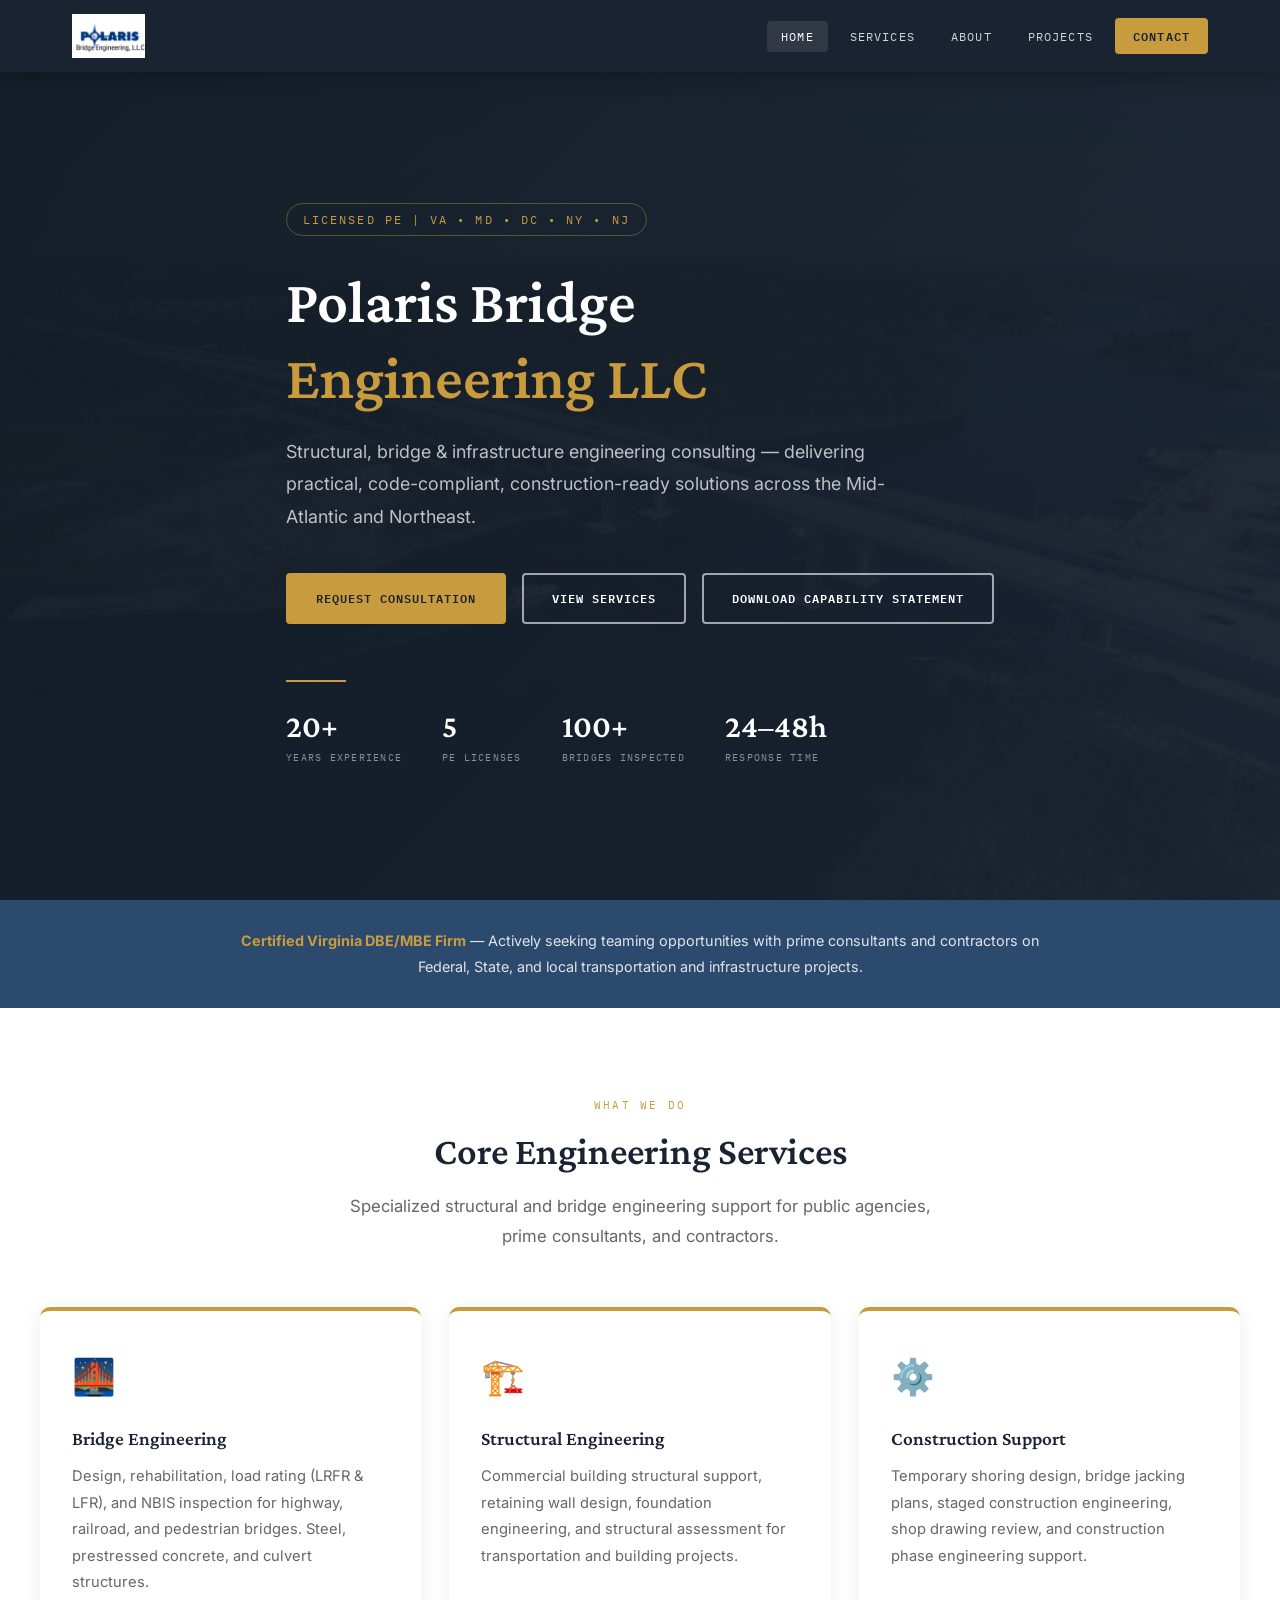
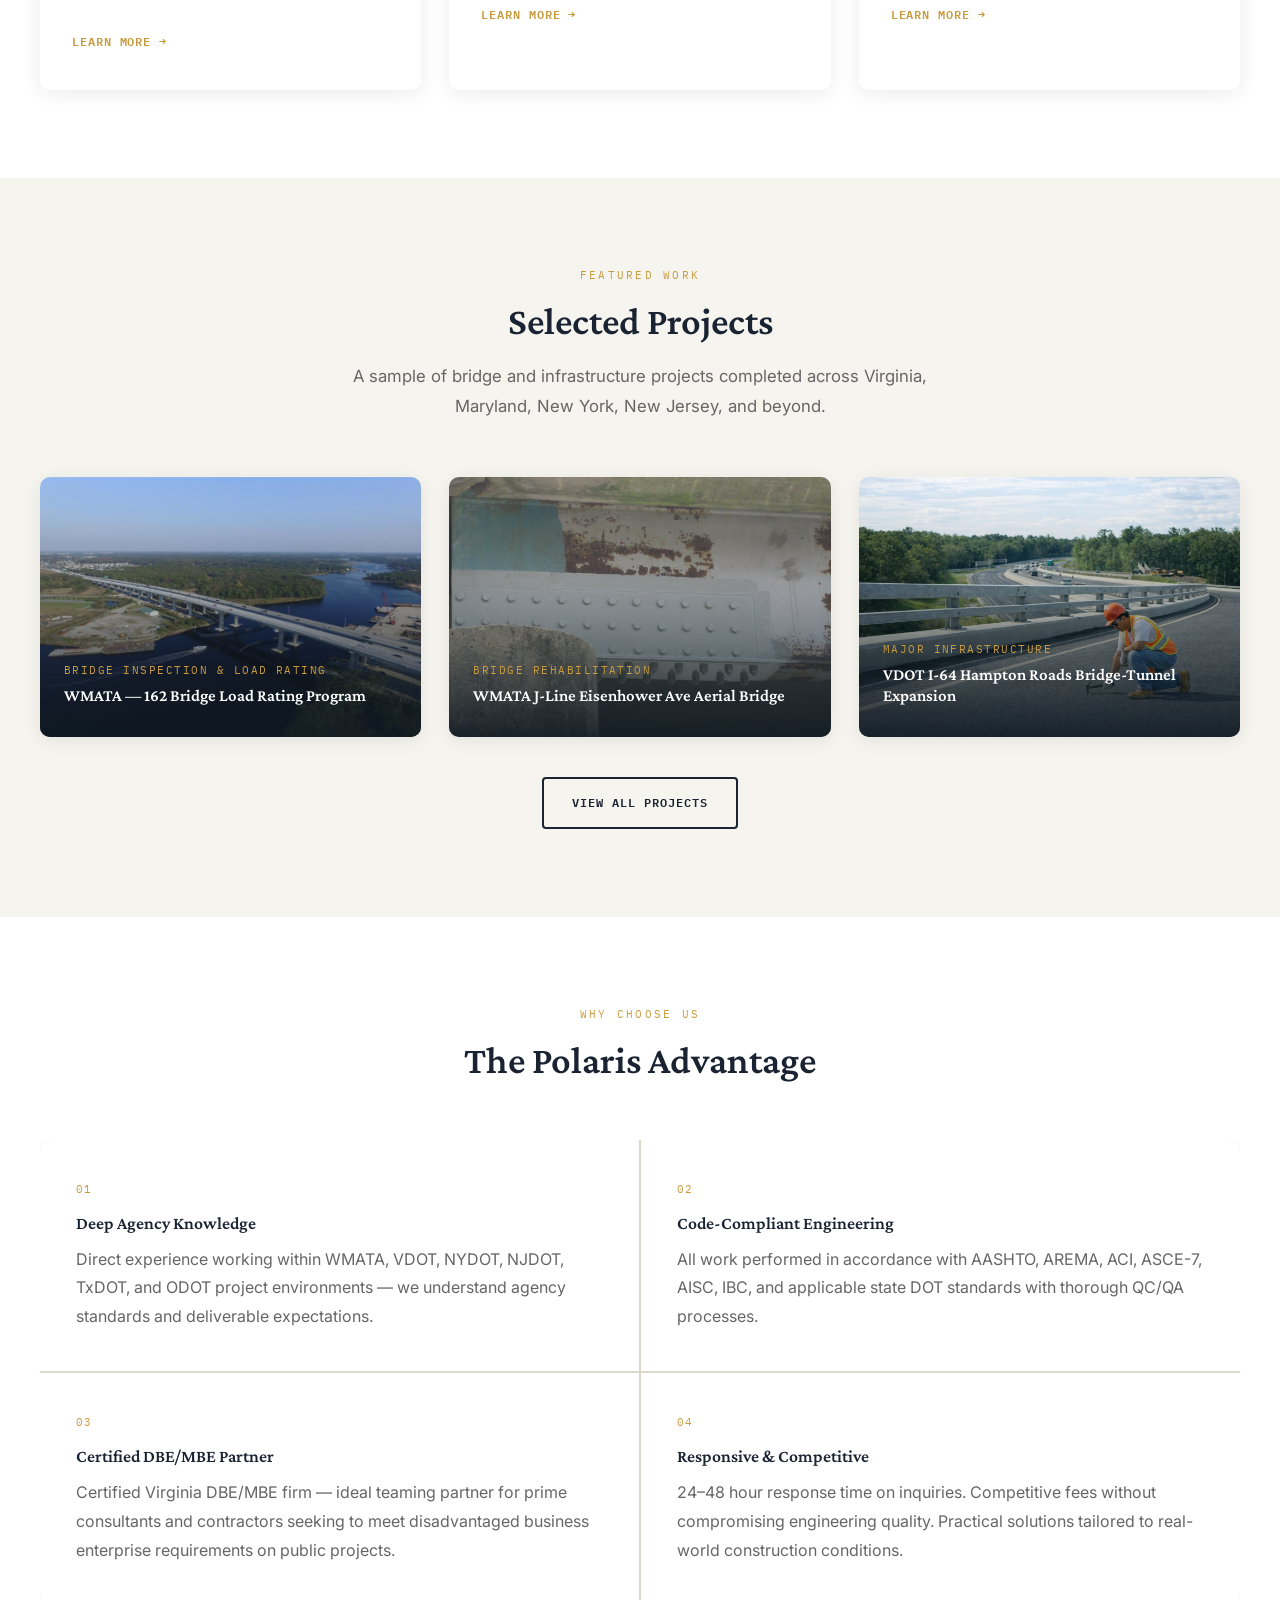
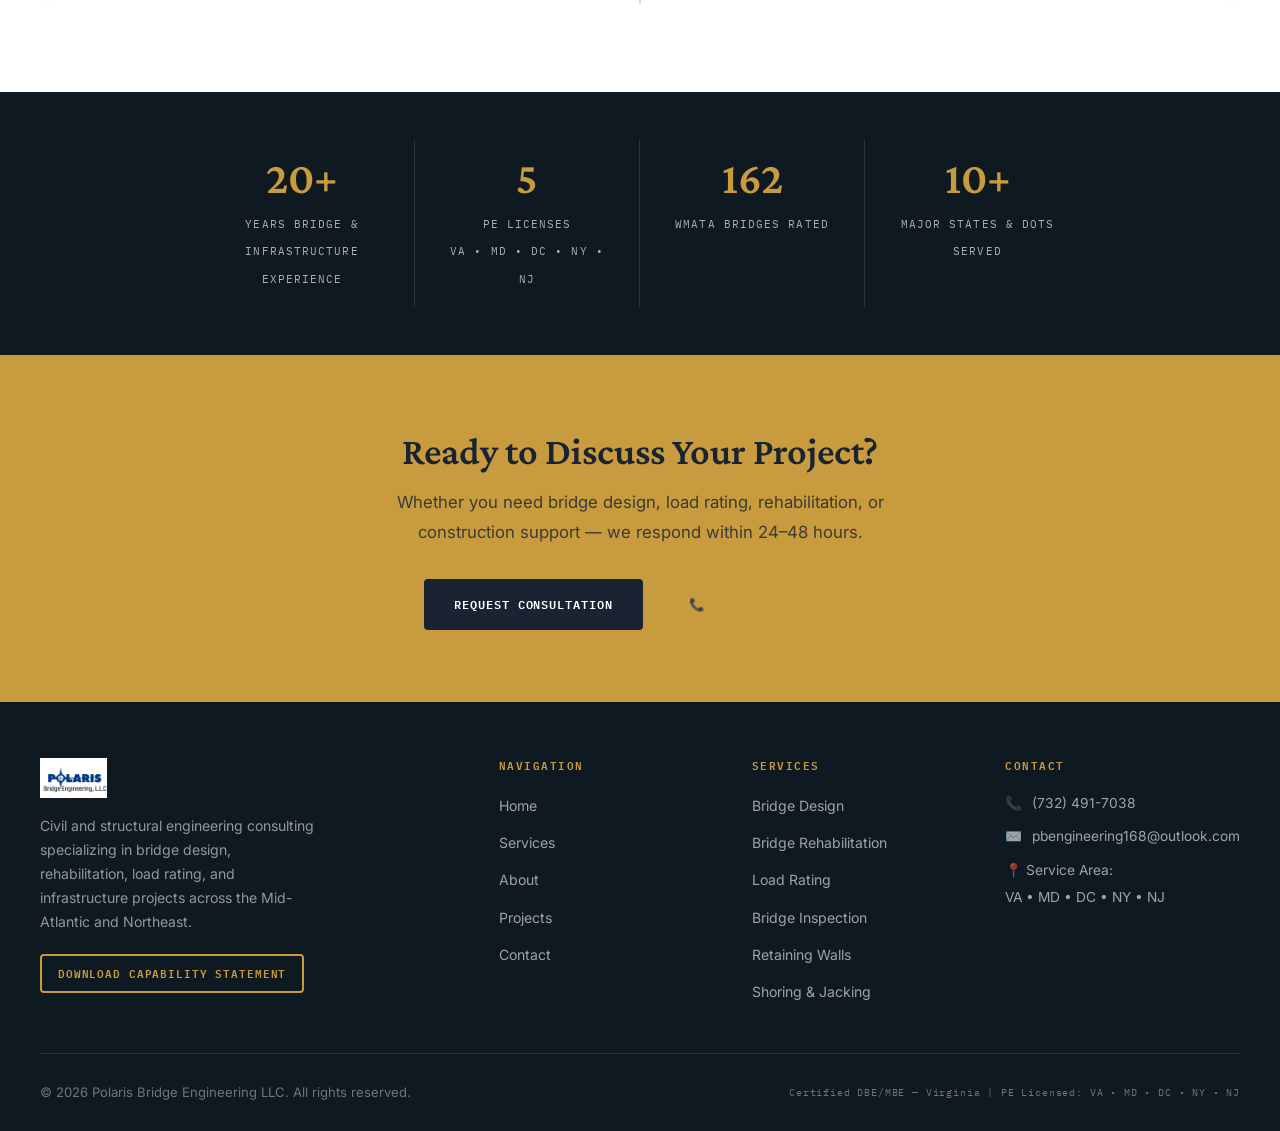
==== index.html @ d9172bb5 "Update index.html" ====
<!DOCTYPE html>   
<html lang="en">
<head>
<meta charset="utf-8"/>
<meta name="viewport" content="width=device-width, initial-scale=1.0"/>
<title>Polaris Bridge Engineering LLC | Structural &amp; Bridge Engineering Consulting</title>
<meta name="description" content="Licensed Professional Engineer providing bridge design, structural retrofit, load rating, and infrastructure engineering services across VA, MD, DC, NY, and NJ."/>
<link rel="preconnect" href="https://fonts.googleapis.com"/>
<link crossorigin="" href="https://fonts.gstatic.com"/>
<link href="https://fonts.googleapis.com/css2?family=IBM+Plex+Mono:wght@400;600&family=Crimson+Pro:ital,wght@0,300;0,400;0,600;1,400&family=Inter:wght@300;400;500;600&display=swap" rel="stylesheet"/>
<link rel="stylesheet" href="styles.css"/>
<style>
/* --- Hero --- */
.hero {
  min-height: 100vh;
  background: var(--primary);
  display: flex;
  align-items: center;
  position: relative;
  overflow: hidden;
  padding: 0 32px;
}
.hero-bg {
  position: absolute;
  inset: 0;
  background: url('bridge_design.jpg') center/cover no-repeat;
  opacity: 0.14;
}
.hero-overlay {
  position: absolute;
  inset: 0;
  background: linear-gradient(135deg, rgba(15,25,34,0.85) 0%, rgba(26,35,50,0.6) 100%);
}
.hero-content {
  position: relative;
  max-width: 820px;
  margin: 0 auto;
  padding-top: var(--nav-height);
  z-index: 1;
}
.hero-badge {
  display: inline-block;
  font-family: 'IBM Plex Mono', monospace;
  font-size: 0.72rem;
  letter-spacing: 0.18em;
  text-transform: uppercase;
  color: var(--accent);
  border: 1px solid rgba(200,155,63,0.4);
  padding: 6px 16px;
  border-radius: 100px;
  margin-bottom: 28px;
}
.hero-title { color: var(--white); margin-bottom: 20px; font-size: clamp(2.4rem, 5vw, 3.8rem); }
.hero-title span { color: var(--accent); }
.hero-subtitle { color: rgba(255,255,255,0.72); font-size: 1.12rem; max-width: 600px; margin-bottom: 40px; line-height: 1.8; }
.hero-cta { display: flex; gap: 16px; flex-wrap: wrap; margin-bottom: 56px; }
.hero-divider {
  width: 60px;
  height: 2px;
  background: var(--accent);
  margin-bottom: 28px;
}
.hero-stats {
  display: flex;
  gap: 40px;
  flex-wrap: wrap;
}
.hero-stat-item {}
.hero-stat-num {
  font-family: 'Crimson Pro', serif;
  font-size: 2rem;
  font-weight: 600;
  color: var(--white);
  display: block;
  line-height: 1;
}
.hero-stat-lbl {
  font-family: 'IBM Plex Mono', monospace;
  font-size: 0.65rem;
  letter-spacing: 0.12em;
  text-transform: uppercase;
  color: rgba(255,255,255,0.5);
}
/* --- Services Overview --- */
.svc-card {
  background: var(--white);
  border-radius: var(--radius-lg);
  padding: 36px 32px;
  box-shadow: var(--shadow);
  border-top: 4px solid var(--accent);
  transition: var(--transition);
}
.svc-card:hover { transform: translateY(-6px); box-shadow: var(--shadow-lg); }
.svc-icon { font-size: 2.2rem; margin-bottom: 20px; }
.svc-card h3 { margin-bottom: 12px; font-size: 1.2rem; }
.svc-card p { font-size: 0.92rem; margin-bottom: 20px; }
/* --- Featured Projects --- */
.featured-section { background: var(--light); }
/* --- Why Choose --- */
.why-grid {
  display: grid;
  grid-template-columns: repeat(2, 1fr);
  gap: 2px;
  background: var(--border);
  border-radius: var(--radius-lg);
  overflow: hidden;
}
.why-item {
  background: var(--white);
  padding: 40px 36px;
  transition: var(--transition);
}
.why-item:hover { background: var(--light); }
.why-num {
  font-family: 'IBM Plex Mono', monospace;
  font-size: 0.7rem;
  letter-spacing: 0.1em;
  color: var(--accent);
  margin-bottom: 14px;
  display: block;
}
.why-item h3 { margin-bottom: 10px; font-size: 1.1rem; }
/* --- DBE Banner --- */
.dbe-banner {
  background: var(--secondary);
  padding: 28px 32px;
  text-align: center;
}
.dbe-banner p {
  color: rgba(255,255,255,0.85);
  font-size: 0.9rem;
  max-width: 800px;
  margin: 0 auto;
}
.dbe-banner strong { color: var(--accent); }
</style>
</head>
<body>

<!-- Navigation -->
<nav class="navbar">
  <div class="nav-container">
    <a href="index.html" class="nav-logo">
      <img src="polaris_logo.png" alt="Polaris Bridge Engineering LLC"/>
    </a>
    <button class="nav-toggle" onclick="this.nextElementSibling.classList.toggle('open')" aria-label="Menu">☰</button>
    <ul class="nav-menu">
      <li><a href="index.html" class="active">Home</a></li>
      <li><a href="services.html">Services</a></li>
      <li><a href="about.html">About</a></li>
      <li><a href="projects.html">Projects</a></li>
      <li><a href="contact.html" class="nav-cta">Contact</a></li>
    </ul>
  </div>
</nav>

<!-- Hero -->
<section class="hero">
  <div class="hero-bg"></div>
  <div class="hero-overlay"></div>
  <div class="hero-content">
    <div class="hero-badge">Licensed PE | VA • MD • DC • NY • NJ</div>
    <h1 class="hero-title">Polaris Bridge<br/><span>Engineering LLC</span></h1>
    <p class="hero-subtitle">Structural, bridge &amp; infrastructure engineering consulting — delivering practical, code-compliant, construction-ready solutions across the Mid-Atlantic and Northeast.</p>
    <div class="hero-cta">
      <a href="contact.html" class="btn btn-primary">Request Consultation</a>
      <a href="services.html" class="btn btn-secondary">View Services</a>
      <a href="Polaris_Capability_Statement.pdf" class="btn btn-secondary" download>Download Capability Statement</a>
    </div>
    <div class="hero-divider"></div>
    <div class="hero-stats">
      <div class="hero-stat-item">
        <span class="hero-stat-num">20+</span>
        <span class="hero-stat-lbl">Years Experience</span>
      </div>
      <div class="hero-stat-item">
        <span class="hero-stat-num">5</span>
        <span class="hero-stat-lbl">PE Licenses</span>
      </div>
      <div class="hero-stat-item">
        <span class="hero-stat-num">100+</span>
        <span class="hero-stat-lbl">Bridges Inspected</span>
      </div>
      <div class="hero-stat-item">
        <span class="hero-stat-num">24–48h</span>
        <span class="hero-stat-lbl">Response Time</span>
      </div>
    </div>
  </div>
</section>

<!-- DBE Notice -->
<div class="dbe-banner">
  <p><strong>Certified Virginia DBE/MBE Firm</strong> — Actively seeking teaming opportunities with prime consultants and contractors on Federal, State, and local transportation and infrastructure projects.</p>
</div>

<!-- Services Overview -->
<section class="section">
  <div class="section-inner">
    <div class="section-header">
      <span class="section-label">What We Do</span>
      <h2>Core Engineering Services</h2>
      <p>Specialized structural and bridge engineering support for public agencies, prime consultants, and contractors.</p>
    </div>
    <div class="grid-3">
      <div class="svc-card">
        <div class="svc-icon">🌉</div>
        <h3>Bridge Engineering</h3>
        <p>Design, rehabilitation, load rating (LRFR &amp; LFR), and NBIS inspection for highway, railroad, and pedestrian bridges. Steel, prestressed concrete, and culvert structures.</p>
        <a href="services.html#bridge" class="card-link">Learn More →</a>
      </div>
      <div class="svc-card">
        <div class="svc-icon">🏗️</div>
        <h3>Structural Engineering</h3>
        <p>Commercial building structural support, retaining wall design, foundation engineering, and structural assessment for transportation and building projects.</p>
        <a href="services.html#structural" class="card-link">Learn More →</a>
      </div>
      <div class="svc-card">
        <div class="svc-icon">⚙️</div>
        <h3>Construction Support</h3>
        <p>Temporary shoring design, bridge jacking plans, staged construction engineering, shop drawing review, and construction phase engineering support.</p>
        <a href="services.html#construction" class="card-link">Learn More →</a>
      </div>
    </div>
  </div>
</section>

<!-- Featured Projects -->
<section class="section section-alt featured-section">
  <div class="section-inner">
    <div class="section-header">
      <span class="section-label">Featured Work</span>
      <h2>Selected Projects</h2>
      <p>A sample of bridge and infrastructure projects completed across Virginia, Maryland, New York, New Jersey, and beyond.</p>
    </div>
    <div class="grid-3">
      <div class="project-card">
        <img src="bridge_design.jpg" alt="WMATA Aerial Bridge Load Rating"/>
        <div class="project-overlay">
          <span class="project-cat">Bridge Inspection &amp; Load Rating</span>
          <h3>WMATA — 162 Bridge Load Rating Program</h3>
          <p>Project management for all WMATA aerial and pedestrian bridge load rating analyses and current condition assessments.</p>
        </div>
      </div>
      <div class="project-card">
        <img src="bridge_rehab.jpg" alt="WMATA Eisenhower Ave Aerial Bridge"/>
        <div class="project-overlay">
          <span class="project-cat">Bridge Rehabilitation</span>
          <h3>WMATA J-Line Eisenhower Ave Aerial Bridge</h3>
          <p>0.8-mile steel bridge crossing I-495 — bearing replacement, jack &amp; blocking, joint replacement, steel section retrofit.</p>
        </div>
      </div>
      <div class="project-card">
        <img src="bridge_inspection.jpg" alt="VDOT I-64 Hampton Roads Bridge-Tunnel"/>
        <div class="project-overlay">
          <span class="project-cat">Major Infrastructure</span>
          <h3>VDOT I-64 Hampton Roads Bridge-Tunnel Expansion</h3>
          <p>3.5-mile new bridge-tunnel crossing — trestle bridge design, sign structures, and rehabilitation design support.</p>
        </div>
      </div>
    </div>
    <div style="text-align:center; margin-top:40px;">
      <a href="projects.html" class="btn btn-outline">View All Projects</a>
    </div>
  </div>
</section>

<!-- Why Choose Us -->
<section class="section">
  <div class="section-inner">
    <div class="section-header">
      <span class="section-label">Why Choose Us</span>
      <h2>The Polaris Advantage</h2>
    </div>
    <div class="why-grid">
      <div class="why-item">
        <span class="why-num">01</span>
        <h3>Deep Agency Knowledge</h3>
        <p>Direct experience working within WMATA, VDOT, NYDOT, NJDOT, TxDOT, and ODOT project environments — we understand agency standards and deliverable expectations.</p>
      </div>
      <div class="why-item">
        <span class="why-num">02</span>
        <h3>Code-Compliant Engineering</h3>
        <p>All work performed in accordance with AASHTO, AREMA, ACI, ASCE-7, AISC, IBC, and applicable state DOT standards with thorough QC/QA processes.</p>
      </div>
      <div class="why-item">
        <span class="why-num">03</span>
        <h3>Certified DBE/MBE Partner</h3>
        <p>Certified Virginia DBE/MBE firm — ideal teaming partner for prime consultants and contractors seeking to meet disadvantaged business enterprise requirements on public projects.</p>
      </div>
      <div class="why-item">
        <span class="why-num">04</span>
        <h3>Responsive &amp; Competitive</h3>
        <p>24–48 hour response time on inquiries. Competitive fees without compromising engineering quality. Practical solutions tailored to real-world construction conditions.</p>
      </div>
    </div>
  </div>
</section>

<!-- Stats Bar -->
<div class="stats-bar">
  <div class="stats-bar-inner">
    <div class="stat-item">
      <span class="stat-number">20+</span>
      <span class="stat-label">Years Bridge &amp; Infrastructure Experience</span>
    </div>
    <div class="stat-item">
      <span class="stat-number">5</span>
      <span class="stat-label">PE Licenses<br/>VA • MD • DC • NY • NJ</span>
    </div>
    <div class="stat-item">
      <span class="stat-number">162</span>
      <span class="stat-label">WMATA Bridges Rated</span>
    </div>
    <div class="stat-item">
      <span class="stat-number">10+</span>
      <span class="stat-label">Major States &amp; DOTs Served</span>
    </div>
  </div>
</div>

<!-- CTA -->
<section class="cta-banner">
  <h2>Ready to Discuss Your Project?</h2>
  <p>Whether you need bridge design, load rating, rehabilitation, or construction support — we respond within 24–48 hours.</p>
  <div style="display:flex;gap:16px;justify-content:center;flex-wrap:wrap;">
    <a href="contact.html" class="btn btn-primary">Request Consultation</a>
    <a href="tel:7324917038" class="btn btn-accent-outline">📞 (732) 491-7038</a>
  </div>
</section>

<!-- Footer -->
<footer class="footer">
  <div class="footer-inner">
    <div class="footer-grid">
      <div>
        <div class="footer-logo"><img src="polaris_logo.png" alt="Polaris Bridge Engineering"/></div>
        <p class="footer-desc">Civil and structural engineering consulting specializing in bridge design, rehabilitation, load rating, and infrastructure projects across the Mid-Atlantic and Northeast.</p>
        <a href="Polaris_Capability_Statement.pdf" class="btn btn-accent-outline" style="font-size:0.68rem;padding:8px 16px;" download>Download Capability Statement</a>
      </div>
      <div class="footer-col">
        <h4>Navigation</h4>
        <ul>
          <li><a href="index.html">Home</a></li>
          <li><a href="services.html">Services</a></li>
          <li><a href="about.html">About</a></li>
          <li><a href="projects.html">Projects</a></li>
          <li><a href="contact.html">Contact</a></li>
        </ul>
      </div>
      <div class="footer-col">
        <h4>Services</h4>
        <ul>
          <li><a href="services.html#bridge">Bridge Design</a></li>
          <li><a href="services.html#bridge">Bridge Rehabilitation</a></li>
          <li><a href="services.html#bridge">Load Rating</a></li>
          <li><a href="services.html#bridge">Bridge Inspection</a></li>
          <li><a href="services.html#structural">Retaining Walls</a></li>
          <li><a href="services.html#construction">Shoring &amp; Jacking</a></li>
        </ul>
      </div>
      <div class="footer-col">
        <h4>Contact</h4>
        <div class="footer-contact-item">📞 <a href="tel:7324917038">(732) 491-7038</a></div>
        <div class="footer-contact-item">✉️ <a href="mailto:pbengineering168@outlook.com">pbengineering168@outlook.com</a></div>
        <div class="footer-contact-item" style="flex-direction:column;gap:4px;">
          <span>📍 Service Area:</span>
          <span>VA • MD • DC • NY • NJ</span>
        </div>
      </div>
    </div>
    <div class="footer-bottom">
      <p class="footer-copyright">© 2026 Polaris Bridge Engineering LLC. All rights reserved.</p>
      <span class="footer-certs">Certified DBE/MBE — Virginia | PE Licensed: VA • MD • DC • NY • NJ</span>
    </div>
  </div>
</footer>

</body>
</html>
---- styles.css ----
/* ============================================================
   POLARIS BRIDGE ENGINEERING LLC — Shared Stylesheet
   ============================================================ */

@import url('https://fonts.googleapis.com/css2?family=IBM+Plex+Mono:wght@400;600&family=Crimson+Pro:ital,wght@0,300;0,400;0,600;1,400&family=Inter:wght@300;400;500;600&display=swap');

/* --- Variables --- */
:root {
  --primary:       #1a2332;
  --primary-dark:  #0f1922;
  --secondary:     #2c4a6d;
  --accent:        #c89b3f;
  --accent-light:  #e8c068;
  --light:         #f6f4ef;
  --white:         #ffffff;
  --text:          #2a2a2a;
  --text-light:    #666666;
  --border:        #ddd8cc;
  --shadow:        0 4px 20px rgba(0,0,0,0.08);
  --shadow-lg:     0 12px 48px rgba(0,0,0,0.14);
  --radius:        4px;
  --radius-lg:     10px;
  --transition:    all 0.3s ease;
  --nav-height:    72px;
}

/* --- Reset --- */
*, *::before, *::after { box-sizing: border-box; margin: 0; padding: 0; }
html { scroll-behavior: smooth; }
body {
  font-family: 'Inter', sans-serif;
  color: var(--text);
  background: var(--white);
  line-height: 1.7;
  font-size: 16px;
}
img { max-width: 100%; height: auto; display: block; }
a { color: inherit; text-decoration: none; }
ul { list-style: none; }

/* --- Typography --- */
h1, h2, h3, h4 {
  font-family: 'Crimson Pro', serif;
  font-weight: 600;
  line-height: 1.25;
  color: var(--primary);
}
h1 { font-size: clamp(2rem, 5vw, 3.2rem); }
h2 { font-size: clamp(1.6rem, 3vw, 2.4rem); }
h3 { font-size: clamp(1.2rem, 2vw, 1.5rem); }
p  { color: var(--text-light); line-height: 1.8; }

/* --- Buttons --- */
.btn {
  display: inline-flex;
  align-items: center;
  gap: 8px;
  padding: 13px 28px;
  border-radius: var(--radius);
  font-family: 'IBM Plex Mono', monospace;
  font-size: 0.78rem;
  font-weight: 600;
  letter-spacing: 0.08em;
  text-transform: uppercase;
  cursor: pointer;
  border: 2px solid transparent;
  transition: var(--transition);
  white-space: nowrap;
}
.btn-primary { background: var(--accent); color: var(--primary); border-color: var(--accent); }
.btn-primary:hover { background: var(--accent-light); border-color: var(--accent-light); transform: translateY(-2px); }
.btn-secondary { background: transparent; color: var(--white); border-color: rgba(255,255,255,0.6); }
.btn-secondary:hover { background: rgba(255,255,255,0.15); border-color: var(--white); }
.btn-outline { background: transparent; color: var(--primary); border-color: var(--primary); }
.btn-outline:hover { background: var(--primary); color: var(--white); }
.btn-accent-outline { background: transparent; color: var(--accent); border-color: var(--accent); }
.btn-accent-outline:hover { background: var(--accent); color: var(--primary); }

/* --- Navigation --- */
.navbar {
  position: fixed;
  top: 0; left: 0; right: 0;
  z-index: 1000;
  background: var(--primary);
  height: var(--nav-height);
  display: flex;
  align-items: center;
  box-shadow: 0 2px 20px rgba(0,0,0,0.3);
}
.nav-container {
  max-width: 1200px;
  width: 100%;
  margin: 0 auto;
  padding: 0 32px;
  display: flex;
  align-items: center;
  justify-content: space-between;
}
.nav-logo img { height: 44px; width: auto; }
.nav-logo span {
  font-family: 'Crimson Pro', serif;
  font-size: 1.1rem;
  color: var(--white);
  font-weight: 600;
}
.nav-menu {
  display: flex;
  align-items: center;
  gap: 8px;
}
.nav-menu li a {
  font-family: 'IBM Plex Mono', monospace;
  font-size: 0.72rem;
  letter-spacing: 0.1em;
  text-transform: uppercase;
  color: rgba(255,255,255,0.8);
  padding: 8px 14px;
  border-radius: var(--radius);
  transition: var(--transition);
}
.nav-menu li a:hover,
.nav-menu li a.active { color: var(--white); background: rgba(255,255,255,0.1); }
.nav-menu li a.nav-cta {
  background: var(--accent);
  color: var(--primary);
  font-weight: 600;
  padding: 8px 18px;
}
.nav-menu li a.nav-cta:hover { background: var(--accent-light); }
.nav-toggle {
  display: none;
  background: none;
  border: none;
  color: var(--white);
  font-size: 1.5rem;
  cursor: pointer;
  padding: 4px;
}

/* --- Page offset for fixed nav --- */
.page-offset { padding-top: var(--nav-height); }

/* --- Page Hero (inner pages) --- */
.page-hero {
  background: var(--primary);
  padding: 72px 32px 64px;
  text-align: center;
  position: relative;
  overflow: hidden;
}
.page-hero::before {
  content: '';
  position: absolute;
  inset: 0;
  background: url('bridge_design.jpg') center/cover no-repeat;
  opacity: 0.08;
}
.page-hero-inner { position: relative; max-width: 800px; margin: 0 auto; }
.page-hero-label {
  font-family: 'IBM Plex Mono', monospace;
  font-size: 0.72rem;
  letter-spacing: 0.18em;
  text-transform: uppercase;
  color: var(--accent);
  display: block;
  margin-bottom: 12px;
}
.page-hero h1 { color: var(--white); margin-bottom: 16px; }
.page-hero p { color: rgba(255,255,255,0.72); font-size: 1.1rem; max-width: 600px; margin: 0 auto; }

/* --- Sections --- */
.section { padding: 88px 32px; }
.section-alt { background: var(--light); }
.section-dark { background: var(--primary); }
.section-inner { max-width: 1200px; margin: 0 auto; }
.section-header { text-align: center; margin-bottom: 56px; }
.section-label {
  font-family: 'IBM Plex Mono', monospace;
  font-size: 0.7rem;
  letter-spacing: 0.2em;
  text-transform: uppercase;
  color: var(--accent);
  display: block;
  margin-bottom: 12px;
}
.section-header h2 { margin-bottom: 16px; }
.section-header p { max-width: 600px; margin: 0 auto; font-size: 1.05rem; }

/* --- Grids --- */
.grid-3 { display: grid; grid-template-columns: repeat(3, 1fr); gap: 28px; }
.grid-2 { display: grid; grid-template-columns: repeat(2, 1fr); gap: 40px; }
.grid-4 { display: grid; grid-template-columns: repeat(4, 1fr); gap: 24px; }
.grid-auto { display: grid; grid-template-columns: repeat(auto-fill, minmax(320px, 1fr)); gap: 28px; }

/* --- Cards --- */
.card {
  background: var(--white);
  border-radius: var(--radius-lg);
  overflow: hidden;
  box-shadow: var(--shadow);
  transition: var(--transition);
}
.card:hover { transform: translateY(-4px); box-shadow: var(--shadow-lg); }
.card-image {
  width: 100%;
  height: 220px;
  object-fit: cover;
}
.card-body { padding: 28px; }
.card-tag {
  font-family: 'IBM Plex Mono', monospace;
  font-size: 0.68rem;
  letter-spacing: 0.12em;
  text-transform: uppercase;
  color: var(--accent);
  display: block;
  margin-bottom: 10px;
}
.card h3 { margin-bottom: 10px; font-size: 1.15rem; }
.card p { font-size: 0.92rem; }
.card-link {
  display: inline-block;
  margin-top: 16px;
  font-family: 'IBM Plex Mono', monospace;
  font-size: 0.72rem;
  letter-spacing: 0.08em;
  text-transform: uppercase;
  color: var(--accent);
  font-weight: 600;
}
.card-link:hover { text-decoration: underline; }

/* --- Project Cards (with overlay) --- */
.project-card {
  position: relative;
  border-radius: var(--radius-lg);
  overflow: hidden;
  box-shadow: var(--shadow);
  cursor: pointer;
  display: block;
}
.project-card img {
  width: 100%;
  height: 260px;
  object-fit: cover;
  transition: transform 0.4s ease;
}
.project-card:hover img { transform: scale(1.06); }
.project-overlay {
  position: absolute;
  inset: 0;
  background: linear-gradient(to top, rgba(15,25,34,0.92) 0%, rgba(15,25,34,0.2) 60%, transparent 100%);
  display: flex;
  flex-direction: column;
  justify-content: flex-end;
  padding: 24px;
  transition: var(--transition);
}
.project-card:hover .project-overlay { background: linear-gradient(to top, rgba(15,25,34,0.96) 0%, rgba(15,25,34,0.5) 60%, rgba(15,25,34,0.1) 100%); }
.project-cat {
  font-family: 'IBM Plex Mono', monospace;
  font-size: 0.66rem;
  letter-spacing: 0.14em;
  text-transform: uppercase;
  color: var(--accent);
  margin-bottom: 6px;
}
.project-overlay h3 { color: var(--white); font-size: 1.05rem; margin-bottom: 6px; }
.project-overlay p {
  color: rgba(255,255,255,0.75);
  font-size: 0.86rem;
  line-height: 1.5;
  max-height: 0;
  overflow: hidden;
  transition: max-height 0.3s ease;
}
.project-card:hover .project-overlay p { max-height: 80px; }

/* --- Stats Bar --- */
.stats-bar {
  background: var(--primary-dark);
  padding: 48px 32px;
  display: flex;
  justify-content: center;
  gap: 0;
}
.stats-bar-inner {
  max-width: 900px;
  width: 100%;
  display: grid;
  grid-template-columns: repeat(4, 1fr);
  gap: 0;
}
.stat-item {
  text-align: center;
  padding: 16px 24px;
  border-right: 1px solid rgba(255,255,255,0.12);
}
.stat-item:last-child { border-right: none; }
.stat-number {
  display: block;
  font-family: 'Crimson Pro', serif;
  font-size: 2.8rem;
  font-weight: 600;
  color: var(--accent);
  line-height: 1;
  margin-bottom: 8px;
}
.stat-label {
  font-family: 'IBM Plex Mono', monospace;
  font-size: 0.68rem;
  letter-spacing: 0.1em;
  text-transform: uppercase;
  color: rgba(255,255,255,0.65);
  line-height: 1.5;
}

/* --- Service Section (alternating) --- */
.service-block {
  display: grid;
  grid-template-columns: 1fr 1fr;
  gap: 64px;
  align-items: center;
  max-width: 1200px;
  margin: 0 auto;
  padding: 72px 32px;
}
.service-block.reverse { direction: rtl; }
.service-block.reverse > * { direction: ltr; }
.service-block-img {
  width: 100%;
  height: 380px;
  object-fit: cover;
  border-radius: var(--radius-lg);
  box-shadow: var(--shadow-lg);
}
.service-block-content .section-label { text-align: left; }
.service-block-content h2 { margin-bottom: 20px; }
.service-block-content p { margin-bottom: 24px; }
.service-list { margin: 20px 0 28px; }
.service-list li {
  display: flex;
  align-items: flex-start;
  gap: 12px;
  padding: 8px 0;
  border-bottom: 1px solid var(--border);
  font-size: 0.95rem;
  color: var(--text-light);
}
.service-list li::before {
  content: '→';
  color: var(--accent);
  font-weight: 600;
  flex-shrink: 0;
  margin-top: 2px;
}

/* --- About / Bio --- */
.bio-grid {
  display: grid;
  grid-template-columns: 340px 1fr;
  gap: 64px;
  align-items: start;
  max-width: 1100px;
  margin: 0 auto;
}
.bio-sidebar {}
.bio-photo-placeholder {
  width: 100%;
  aspect-ratio: 3/4;
  background: var(--primary);
  border-radius: var(--radius-lg);
  display: flex;
  align-items: center;
  justify-content: center;
  font-size: 5rem;
  margin-bottom: 24px;
  position: relative;
  overflow: hidden;
}
.bio-photo-placeholder img {
  width: 100%;
  height: 100%;
  object-fit: cover;
}
.bio-credentials {}
.credential-item {
  display: flex;
  align-items: flex-start;
  gap: 14px;
  padding: 14px 0;
  border-bottom: 1px solid var(--border);
}
.credential-icon { font-size: 1.2rem; flex-shrink: 0; margin-top: 2px; }
.credential-label {
  font-family: 'IBM Plex Mono', monospace;
  font-size: 0.65rem;
  letter-spacing: 0.1em;
  text-transform: uppercase;
  color: var(--accent);
  display: block;
  margin-bottom: 3px;
}
.credential-value { font-size: 0.9rem; color: var(--text); font-weight: 500; }
.credential-sub { font-size: 0.82rem; color: var(--text-light); }

/* --- Timeline --- */
.timeline { max-width: 800px; margin: 0 auto; }
.timeline-item {
  display: grid;
  grid-template-columns: 140px 1fr;
  gap: 24px;
  padding: 28px 0;
  border-bottom: 1px solid var(--border);
  position: relative;
}
.timeline-item:last-child { border-bottom: none; }
.timeline-date {
  font-family: 'IBM Plex Mono', monospace;
  font-size: 0.72rem;
  letter-spacing: 0.06em;
  color: var(--accent);
  font-weight: 600;
  padding-top: 4px;
}
.timeline-content h4 { font-size: 1rem; margin-bottom: 4px; color: var(--primary); }
.timeline-content .co { font-size: 0.9rem; color: var(--secondary); font-weight: 500; margin-bottom: 4px; }
.timeline-content p { font-size: 0.88rem; }

/* --- Filter Bar (Projects) --- */
.filter-bar {
  display: flex;
  gap: 10px;
  flex-wrap: wrap;
  justify-content: center;
  margin-bottom: 48px;
}
.filter-btn {
  font-family: 'IBM Plex Mono', monospace;
  font-size: 0.7rem;
  letter-spacing: 0.1em;
  text-transform: uppercase;
  padding: 9px 20px;
  border: 1.5px solid var(--border);
  background: var(--white);
  border-radius: 100px;
  cursor: pointer;
  color: var(--text-light);
  transition: var(--transition);
}
.filter-btn:hover { border-color: var(--accent); color: var(--accent); }
.filter-btn.active { background: var(--primary); color: var(--white); border-color: var(--primary); }

/* --- Contact Form --- */
.contact-layout {
  display: grid;
  grid-template-columns: 1fr 380px;
  gap: 64px;
  max-width: 1100px;
  margin: 0 auto;
}
.form-group { margin-bottom: 20px; }
.form-group label {
  display: block;
  font-family: 'IBM Plex Mono', monospace;
  font-size: 0.68rem;
  letter-spacing: 0.1em;
  text-transform: uppercase;
  color: var(--text-light);
  margin-bottom: 8px;
}
.form-group input,
.form-group select,
.form-group textarea {
  width: 100%;
  padding: 13px 16px;
  border: 1.5px solid var(--border);
  border-radius: var(--radius);
  font-family: 'Inter', sans-serif;
  font-size: 0.95rem;
  color: var(--text);
  background: var(--white);
  transition: var(--transition);
  outline: none;
}
.form-group input:focus,
.form-group select:focus,
.form-group textarea:focus { border-color: var(--accent); box-shadow: 0 0 0 3px rgba(200,155,63,0.12); }
.form-group textarea { resize: vertical; min-height: 140px; }
.form-row { display: grid; grid-template-columns: 1fr 1fr; gap: 20px; }

/* --- Contact Sidebar --- */
.contact-sidebar {}
.contact-info-block {
  background: var(--primary);
  border-radius: var(--radius-lg);
  padding: 36px;
  margin-bottom: 24px;
}
.contact-info-block h3 { color: var(--white); margin-bottom: 24px; font-size: 1.1rem; }
.contact-info-item {
  display: flex;
  gap: 14px;
  align-items: flex-start;
  margin-bottom: 20px;
}
.contact-info-item:last-child { margin-bottom: 0; }
.ci-icon { font-size: 1.1rem; flex-shrink: 0; margin-top: 2px; }
.ci-label {
  font-family: 'IBM Plex Mono', monospace;
  font-size: 0.65rem;
  letter-spacing: 0.1em;
  text-transform: uppercase;
  color: rgba(255,255,255,0.5);
  display: block;
  margin-bottom: 3px;
}
.ci-value { color: var(--white); font-size: 0.9rem; }
.ci-value a { color: var(--accent); }
.service-area-box {
  background: var(--light);
  border-radius: var(--radius-lg);
  padding: 28px;
  border: 1px solid var(--border);
}
.service-area-box h4 {
  font-family: 'IBM Plex Mono', monospace;
  font-size: 0.72rem;
  letter-spacing: 0.12em;
  text-transform: uppercase;
  color: var(--accent);
  margin-bottom: 16px;
}
.area-list { display: flex; flex-wrap: wrap; gap: 8px; }
.area-tag {
  background: var(--primary);
  color: var(--white);
  padding: 5px 14px;
  border-radius: 100px;
  font-size: 0.82rem;
  font-family: 'IBM Plex Mono', monospace;
}

/* --- Expertise Cards --- */
.expertise-card {
  background: var(--white);
  border: 1px solid var(--border);
  border-radius: var(--radius-lg);
  padding: 32px 28px;
  transition: var(--transition);
}
.expertise-card:hover { border-color: var(--accent); box-shadow: var(--shadow); transform: translateY(-3px); }
.expertise-icon { font-size: 2rem; margin-bottom: 16px; display: block; }
.expertise-card h3 { margin-bottom: 10px; font-size: 1.1rem; }

/* --- CTA Banner --- */
.cta-banner {
  background: var(--accent);
  padding: 72px 32px;
  text-align: center;
}
.cta-banner h2 { color: var(--primary); margin-bottom: 12px; }
.cta-banner p { color: rgba(26,35,50,0.8); max-width: 560px; margin: 0 auto 32px; font-size: 1.05rem; }
.cta-banner .btn-primary { background: var(--primary); color: var(--white); border-color: var(--primary); }
.cta-banner .btn-primary:hover { background: var(--primary-dark); }

/* --- Footer --- */
.footer {
  background: var(--primary-dark);
  padding: 56px 32px 28px;
}
.footer-inner {
  max-width: 1200px;
  margin: 0 auto;
}
.footer-grid {
  display: grid;
  grid-template-columns: 2fr 1fr 1fr 1fr;
  gap: 48px;
  padding-bottom: 48px;
  border-bottom: 1px solid rgba(255,255,255,0.1);
  margin-bottom: 28px;
}
.footer-logo img { height: 40px; margin-bottom: 16px; }
.footer-desc { color: rgba(255,255,255,0.55); font-size: 0.88rem; line-height: 1.7; margin-bottom: 20px; max-width: 280px; }
.footer-col h4 {
  font-family: 'IBM Plex Mono', monospace;
  font-size: 0.68rem;
  letter-spacing: 0.14em;
  text-transform: uppercase;
  color: var(--accent);
  margin-bottom: 20px;
}
.footer-col ul { display: flex; flex-direction: column; gap: 10px; }
.footer-col ul li a {
  color: rgba(255,255,255,0.6);
  font-size: 0.88rem;
  transition: var(--transition);
}
.footer-col ul li a:hover { color: var(--white); }
.footer-contact-item {
  display: flex;
  gap: 10px;
  align-items: flex-start;
  color: rgba(255,255,255,0.6);
  font-size: 0.86rem;
  margin-bottom: 10px;
}
.footer-contact-item a { color: rgba(255,255,255,0.6); }
.footer-contact-item a:hover { color: var(--white); }
.footer-bottom {
  display: flex;
  justify-content: space-between;
  align-items: center;
  flex-wrap: wrap;
  gap: 12px;
}
.footer-copyright {
  color: rgba(255,255,255,0.4);
  font-size: 0.82rem;
  line-height: 1.6;
}
.footer-certs {
  font-family: 'IBM Plex Mono', monospace;
  font-size: 0.65rem;
  letter-spacing: 0.08em;
  color: rgba(255,255,255,0.4);
}

/* --- Responsive --- */
@media (max-width: 1024px) {
  .grid-3 { grid-template-columns: repeat(2, 1fr); }
  .grid-4 { grid-template-columns: repeat(2, 1fr); }
  .footer-grid { grid-template-columns: 1fr 1fr; gap: 32px; }
  .stats-bar-inner { grid-template-columns: repeat(2, 1fr); }
  .stat-item:nth-child(2) { border-right: none; }
  .stat-item:nth-child(3) { border-top: 1px solid rgba(255,255,255,0.12); }
  .service-block { grid-template-columns: 1fr; gap: 32px; }
  .service-block.reverse { direction: ltr; }
  .bio-grid { grid-template-columns: 1fr; }
  .bio-sidebar { max-width: 400px; }
  .bio-photo-placeholder { aspect-ratio: 1; }
  .contact-layout { grid-template-columns: 1fr; }
}
@media (max-width: 768px) {
  .nav-menu {
    display: none;
    position: fixed;
    top: var(--nav-height);
    left: 0; right: 0;
    background: var(--primary-dark);
    flex-direction: column;
    padding: 24px;
    gap: 4px;
    box-shadow: var(--shadow-lg);
  }
  .nav-menu.open { display: flex; }
  .nav-menu li a { padding: 12px 16px; display: block; }
  .nav-toggle { display: block; }
  .grid-3, .grid-4 { grid-template-columns: 1fr; }
  .grid-2 { grid-template-columns: 1fr; }
  .form-row { grid-template-columns: 1fr; }
  .footer-grid { grid-template-columns: 1fr; }
  .footer-bottom { flex-direction: column; text-align: center; }
  .section { padding: 56px 20px; }
  .stats-bar { padding: 32px 20px; }
  .stats-bar-inner { grid-template-columns: repeat(2, 1fr); }
  .timeline-item { grid-template-columns: 1fr; gap: 8px; }
  .service-block { padding: 48px 20px; }
  .page-hero { padding: 56px 20px 48px; }
}
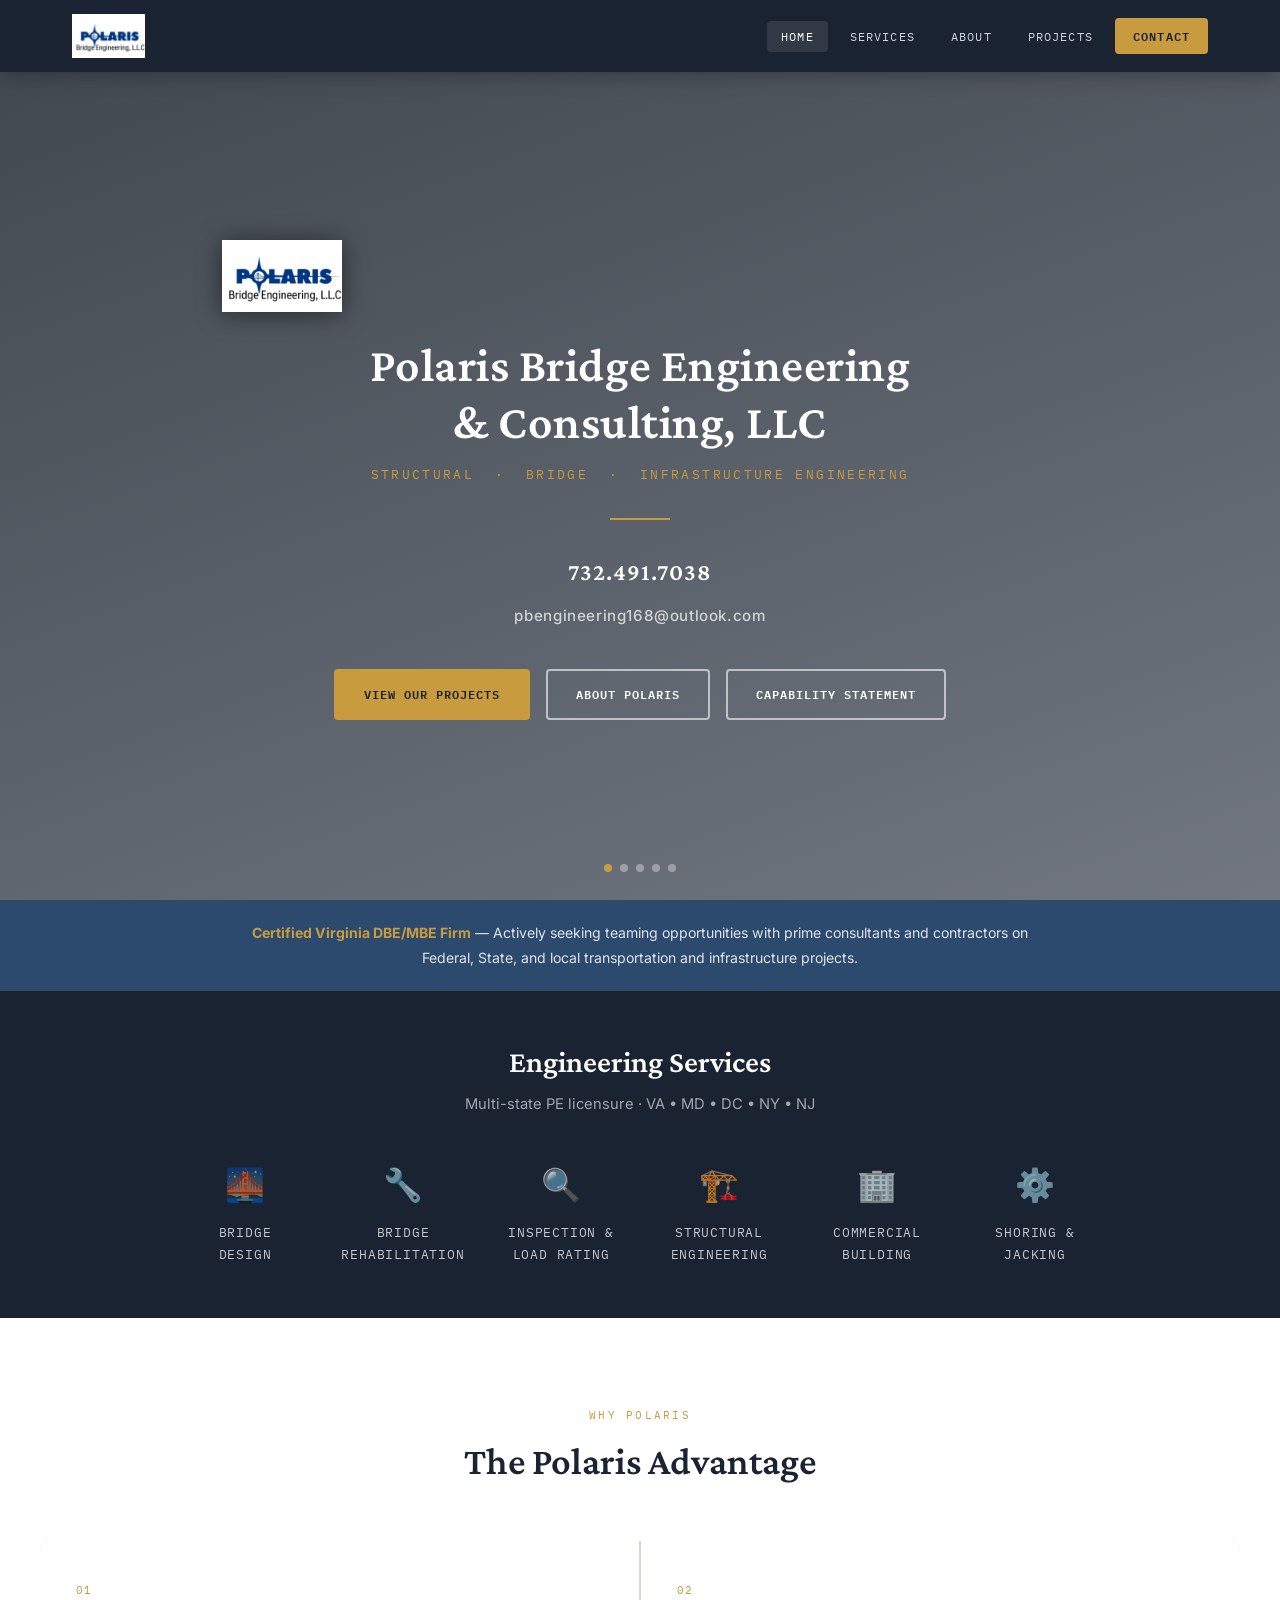
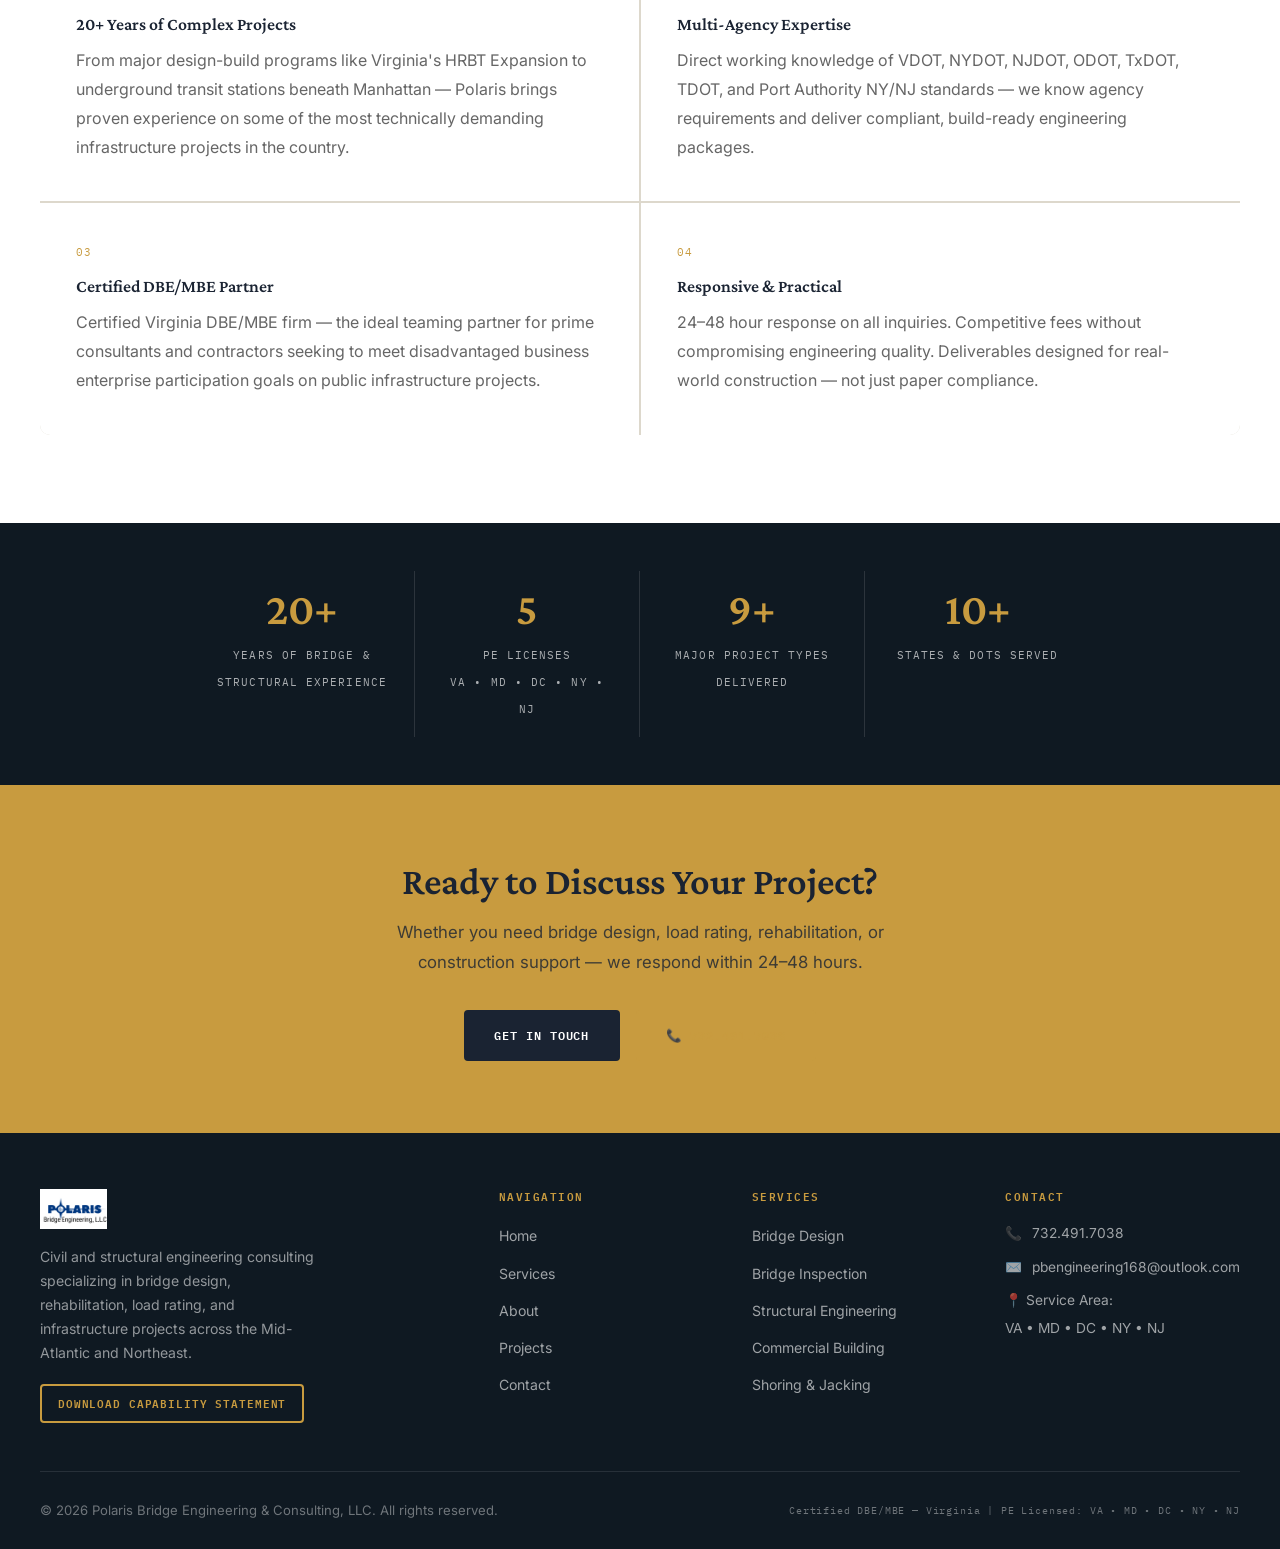
==== commit 4f5a51d8: "Add files via upload" ====
--- a/index.html
+++ b/index.html
@@ -1,102 +1,173 @@
-<!DOCTYPE html>   
+<!DOCTYPE html>
 <html lang="en">
 <head>
 <meta charset="utf-8"/>
 <meta name="viewport" content="width=device-width, initial-scale=1.0"/>
-<title>Polaris Bridge Engineering LLC | Structural &amp; Bridge Engineering Consulting</title>
-<meta name="description" content="Licensed Professional Engineer providing bridge design, structural retrofit, load rating, and infrastructure engineering services across VA, MD, DC, NY, and NJ."/>
+<title>Polaris Bridge Engineering &amp; Consulting, LLC | Structural &amp; Bridge Engineering</title>
+<meta name="description" content="Polaris Bridge Engineering & Consulting, LLC — Licensed PE providing bridge design, rehabilitation, load rating, inspection, and structural engineering across VA, MD, DC, NY, and NJ."/>
 <link rel="preconnect" href="https://fonts.googleapis.com"/>
 <link crossorigin="" href="https://fonts.gstatic.com"/>
 <link href="https://fonts.googleapis.com/css2?family=IBM+Plex+Mono:wght@400;600&family=Crimson+Pro:ital,wght@0,300;0,400;0,600;1,400&family=Inter:wght@300;400;500;600&display=swap" rel="stylesheet"/>
 <link rel="stylesheet" href="styles.css"/>
 <style>
-/* --- Hero --- */
+/* ---- HERO SLIDESHOW ---- */
 .hero {
   min-height: 100vh;
-  background: var(--primary);
-  display: flex;
-  align-items: center;
   position: relative;
   overflow: hidden;
-  padding: 0 32px;
-}
-.hero-bg {
+  display: flex;
+  align-items: center;
+  justify-content: center;
+}
+.slide {
   position: absolute;
   inset: 0;
-  background: url('bridge_design.jpg') center/cover no-repeat;
-  opacity: 0.14;
-}
+  background-size: cover;
+  background-position: center;
+  opacity: 0;
+  transition: opacity 1.4s ease-in-out;
+}
+.slide.active { opacity: 1; }
 .hero-overlay {
   position: absolute;
   inset: 0;
-  background: linear-gradient(135deg, rgba(15,25,34,0.85) 0%, rgba(26,35,50,0.6) 100%);
+  background: linear-gradient(160deg, rgba(10,18,28,0.78) 0%, rgba(26,35,50,0.62) 100%);
+  z-index: 1;
 }
 .hero-content {
   position: relative;
-  max-width: 820px;
-  margin: 0 auto;
-  padding-top: var(--nav-height);
-  z-index: 1;
-}
-.hero-badge {
-  display: inline-block;
+  z-index: 2;
+  text-align: center;
+  padding: 120px 32px 60px;
+  max-width: 900px;
+  width: 100%;
+}
+.hero-logo {
+  width: 120px;
+  height: auto;
+  margin-bottom: 24px;
+  filter: drop-shadow(0 2px 12px rgba(0,0,0,0.5));
+}
+.hero-company {
+  font-family: 'Crimson Pro', serif;
+  font-size: clamp(1.8rem, 4vw, 3rem);
+  font-weight: 600;
+  color: var(--white);
+  letter-spacing: 0.01em;
+  margin-bottom: 12px;
+  line-height: 1.2;
+}
+.hero-tagline {
   font-family: 'IBM Plex Mono', monospace;
-  font-size: 0.72rem;
+  font-size: clamp(0.65rem, 1.4vw, 0.82rem);
   letter-spacing: 0.18em;
   text-transform: uppercase;
   color: var(--accent);
-  border: 1px solid rgba(200,155,63,0.4);
-  padding: 6px 16px;
-  border-radius: 100px;
-  margin-bottom: 28px;
-}
-.hero-title { color: var(--white); margin-bottom: 20px; font-size: clamp(2.4rem, 5vw, 3.8rem); }
-.hero-title span { color: var(--accent); }
-.hero-subtitle { color: rgba(255,255,255,0.72); font-size: 1.12rem; max-width: 600px; margin-bottom: 40px; line-height: 1.8; }
-.hero-cta { display: flex; gap: 16px; flex-wrap: wrap; margin-bottom: 56px; }
+  margin-bottom: 32px;
+}
 .hero-divider {
   width: 60px;
   height: 2px;
   background: var(--accent);
-  margin-bottom: 28px;
-}
-.hero-stats {
-  display: flex;
-  gap: 40px;
-  flex-wrap: wrap;
-}
-.hero-stat-item {}
-.hero-stat-num {
+  margin: 0 auto 32px;
+}
+.hero-contact {
+  display: flex;
+  flex-direction: column;
+  align-items: center;
+  gap: 10px;
+  margin-bottom: 40px;
+}
+.hero-contact a {
+  color: rgba(255,255,255,0.88);
+  font-size: 1.1rem;
+  font-weight: 500;
+  letter-spacing: 0.04em;
+  text-decoration: none;
+  transition: color 0.2s;
+}
+.hero-contact a:hover { color: var(--accent); }
+.hero-contact .hero-phone {
   font-family: 'Crimson Pro', serif;
-  font-size: 2rem;
+  font-size: 1.5rem;
   font-weight: 600;
   color: var(--white);
-  display: block;
-  line-height: 1;
-}
-.hero-stat-lbl {
+}
+.hero-contact .hero-email {
+  font-size: 0.95rem;
+  color: rgba(255,255,255,0.72);
+}
+.hero-btns {
+  display: flex;
+  gap: 16px;
+  justify-content: center;
+  flex-wrap: wrap;
+}
+/* slide dots */
+.slide-dots {
+  position: absolute;
+  bottom: 28px;
+  left: 50%;
+  transform: translateX(-50%);
+  z-index: 3;
+  display: flex;
+  gap: 8px;
+}
+.dot {
+  width: 8px;
+  height: 8px;
+  border-radius: 50%;
+  background: rgba(255,255,255,0.35);
+  cursor: pointer;
+  transition: background 0.3s;
+}
+.dot.active { background: var(--accent); }
+
+/* ---- SERVICE STRIP ---- */
+.service-strip {
+  background: var(--primary);
+  padding: 52px 32px;
+}
+.service-strip-inner {
+  max-width: 1200px;
+  margin: 0 auto;
+  text-align: center;
+}
+.service-strip h2 {
+  color: var(--white);
+  font-size: clamp(1.3rem, 3vw, 1.9rem);
+  margin-bottom: 10px;
+}
+.service-strip .strip-sub {
+  color: rgba(255,255,255,0.6);
+  font-size: 0.92rem;
+  margin-bottom: 40px;
+}
+.service-icons {
+  display: flex;
+  flex-wrap: wrap;
+  justify-content: center;
+  gap: 32px 48px;
+}
+.svc-icon-item {
+  display: flex;
+  flex-direction: column;
+  align-items: center;
+  gap: 10px;
+  color: rgba(255,255,255,0.75);
+  font-size: 0.82rem;
   font-family: 'IBM Plex Mono', monospace;
-  font-size: 0.65rem;
-  letter-spacing: 0.12em;
+  letter-spacing: 0.06em;
   text-transform: uppercase;
-  color: rgba(255,255,255,0.5);
-}
-/* --- Services Overview --- */
-.svc-card {
-  background: var(--white);
-  border-radius: var(--radius-lg);
-  padding: 36px 32px;
-  box-shadow: var(--shadow);
-  border-top: 4px solid var(--accent);
-  transition: var(--transition);
-}
-.svc-card:hover { transform: translateY(-6px); box-shadow: var(--shadow-lg); }
-.svc-icon { font-size: 2.2rem; margin-bottom: 20px; }
-.svc-card h3 { margin-bottom: 12px; font-size: 1.2rem; }
-.svc-card p { font-size: 0.92rem; margin-bottom: 20px; }
-/* --- Featured Projects --- */
-.featured-section { background: var(--light); }
-/* --- Why Choose --- */
+  max-width: 110px;
+  text-align: center;
+  transition: color 0.2s;
+  text-decoration: none;
+}
+.svc-icon-item:hover { color: var(--accent); }
+.svc-icon-item .ico { font-size: 2rem; }
+
+/* ---- WHY GRID ---- */
 .why-grid {
   display: grid;
   grid-template-columns: repeat(2, 1fr);
@@ -120,19 +191,25 @@
   display: block;
 }
 .why-item h3 { margin-bottom: 10px; font-size: 1.1rem; }
-/* --- DBE Banner --- */
+
+/* DBE Banner */
 .dbe-banner {
   background: var(--secondary);
-  padding: 28px 32px;
+  padding: 20px 32px;
   text-align: center;
 }
 .dbe-banner p {
   color: rgba(255,255,255,0.85);
-  font-size: 0.9rem;
+  font-size: 0.88rem;
   max-width: 800px;
   margin: 0 auto;
 }
 .dbe-banner strong { color: var(--accent); }
+
+@media (max-width: 768px) {
+  .why-grid { grid-template-columns: 1fr; }
+  .hero-logo { width: 90px; }
+}
 </style>
 </head>
 <body>
@@ -154,39 +231,32 @@
   </div>
 </nav>
 
-<!-- Hero -->
-<section class="hero">
-  <div class="hero-bg"></div>
+<!-- Hero Slideshow -->
+<section class="hero" id="hero">
+  <div class="slide active" style="background-image:url('proj_hrbt.jpg')"></div>
+  <div class="slide" style="background-image:url('proj_gct_cavern.jpg')"></div>
+  <div class="slide" style="background-image:url('proj_vdot_design.jpg')"></div>
+  <div class="slide" style="background-image:url('proj_warehouse.jpg')"></div>
+  <div class="slide" style="background-image:url('proj_airport_inspection.jpg')"></div>
   <div class="hero-overlay"></div>
+
   <div class="hero-content">
-    <div class="hero-badge">Licensed PE | VA • MD • DC • NY • NJ</div>
-    <h1 class="hero-title">Polaris Bridge<br/><span>Engineering LLC</span></h1>
-    <p class="hero-subtitle">Structural, bridge &amp; infrastructure engineering consulting — delivering practical, code-compliant, construction-ready solutions across the Mid-Atlantic and Northeast.</p>
-    <div class="hero-cta">
-      <a href="contact.html" class="btn btn-primary">Request Consultation</a>
-      <a href="services.html" class="btn btn-secondary">View Services</a>
-      <a href="Polaris_Capability_Statement.pdf" class="btn btn-secondary" download>Download Capability Statement</a>
-    </div>
+    <img src="polaris_logo.png" alt="Polaris Bridge Engineering" class="hero-logo"/>
+    <h1 class="hero-company">Polaris Bridge Engineering<br/>&amp; Consulting, LLC</h1>
+    <p class="hero-tagline">Structural &nbsp;·&nbsp; Bridge &nbsp;·&nbsp; Infrastructure Engineering</p>
     <div class="hero-divider"></div>
-    <div class="hero-stats">
-      <div class="hero-stat-item">
-        <span class="hero-stat-num">20+</span>
-        <span class="hero-stat-lbl">Years Experience</span>
-      </div>
-      <div class="hero-stat-item">
-        <span class="hero-stat-num">5</span>
-        <span class="hero-stat-lbl">PE Licenses</span>
-      </div>
-      <div class="hero-stat-item">
-        <span class="hero-stat-num">100+</span>
-        <span class="hero-stat-lbl">Bridges Inspected</span>
-      </div>
-      <div class="hero-stat-item">
-        <span class="hero-stat-num">24–48h</span>
-        <span class="hero-stat-lbl">Response Time</span>
-      </div>
-    </div>
-  </div>
+    <div class="hero-contact">
+      <a href="tel:7324917038" class="hero-phone">732.491.7038</a>
+      <a href="mailto:pbengineering168@outlook.com" class="hero-email">pbengineering168@outlook.com</a>
+    </div>
+    <div class="hero-btns">
+      <a href="projects.html" class="btn btn-primary">View Our Projects</a>
+      <a href="about.html" class="btn btn-secondary">About Polaris</a>
+      <a href="Polaris_Capability_Statement.pdf" class="btn btn-secondary" download>Capability Statement</a>
+    </div>
+  </div>
+
+  <div class="slide-dots" id="dots"></div>
 </section>
 
 <!-- DBE Notice -->
@@ -194,104 +264,61 @@
   <p><strong>Certified Virginia DBE/MBE Firm</strong> — Actively seeking teaming opportunities with prime consultants and contractors on Federal, State, and local transportation and infrastructure projects.</p>
 </div>
 
-<!-- Services Overview -->
-<section class="section">
-  <div class="section-inner">
-    <div class="section-header">
-      <span class="section-label">What We Do</span>
-      <h2>Core Engineering Services</h2>
-      <p>Specialized structural and bridge engineering support for public agencies, prime consultants, and contractors.</p>
-    </div>
-    <div class="grid-3">
-      <div class="svc-card">
-        <div class="svc-icon">🌉</div>
-        <h3>Bridge Engineering</h3>
-        <p>Design, rehabilitation, load rating (LRFR &amp; LFR), and NBIS inspection for highway, railroad, and pedestrian bridges. Steel, prestressed concrete, and culvert structures.</p>
-        <a href="services.html#bridge" class="card-link">Learn More →</a>
-      </div>
-      <div class="svc-card">
-        <div class="svc-icon">🏗️</div>
-        <h3>Structural Engineering</h3>
-        <p>Commercial building structural support, retaining wall design, foundation engineering, and structural assessment for transportation and building projects.</p>
-        <a href="services.html#structural" class="card-link">Learn More →</a>
-      </div>
-      <div class="svc-card">
-        <div class="svc-icon">⚙️</div>
-        <h3>Construction Support</h3>
-        <p>Temporary shoring design, bridge jacking plans, staged construction engineering, shop drawing review, and construction phase engineering support.</p>
-        <a href="services.html#construction" class="card-link">Learn More →</a>
-      </div>
-    </div>
-  </div>
-</section>
-
-<!-- Featured Projects -->
-<section class="section section-alt featured-section">
-  <div class="section-inner">
-    <div class="section-header">
-      <span class="section-label">Featured Work</span>
-      <h2>Selected Projects</h2>
-      <p>A sample of bridge and infrastructure projects completed across Virginia, Maryland, New York, New Jersey, and beyond.</p>
-    </div>
-    <div class="grid-3">
-      <div class="project-card">
-        <img src="bridge_design.jpg" alt="WMATA Aerial Bridge Load Rating"/>
-        <div class="project-overlay">
-          <span class="project-cat">Bridge Inspection &amp; Load Rating</span>
-          <h3>WMATA — 162 Bridge Load Rating Program</h3>
-          <p>Project management for all WMATA aerial and pedestrian bridge load rating analyses and current condition assessments.</p>
-        </div>
-      </div>
-      <div class="project-card">
-        <img src="bridge_rehab.jpg" alt="WMATA Eisenhower Ave Aerial Bridge"/>
-        <div class="project-overlay">
-          <span class="project-cat">Bridge Rehabilitation</span>
-          <h3>WMATA J-Line Eisenhower Ave Aerial Bridge</h3>
-          <p>0.8-mile steel bridge crossing I-495 — bearing replacement, jack &amp; blocking, joint replacement, steel section retrofit.</p>
-        </div>
-      </div>
-      <div class="project-card">
-        <img src="bridge_inspection.jpg" alt="VDOT I-64 Hampton Roads Bridge-Tunnel"/>
-        <div class="project-overlay">
-          <span class="project-cat">Major Infrastructure</span>
-          <h3>VDOT I-64 Hampton Roads Bridge-Tunnel Expansion</h3>
-          <p>3.5-mile new bridge-tunnel crossing — trestle bridge design, sign structures, and rehabilitation design support.</p>
-        </div>
-      </div>
-    </div>
-    <div style="text-align:center; margin-top:40px;">
-      <a href="projects.html" class="btn btn-outline">View All Projects</a>
-    </div>
-  </div>
-</section>
+<!-- Services Strip -->
+<div class="service-strip">
+  <div class="service-strip-inner">
+    <h2>Engineering Services</h2>
+    <p class="strip-sub">Multi-state PE licensure · VA • MD • DC • NY • NJ</p>
+    <div class="service-icons">
+      <a href="services.html#bridge" class="svc-icon-item">
+        <span class="ico">🌉</span>Bridge Design
+      </a>
+      <a href="services.html#bridge" class="svc-icon-item">
+        <span class="ico">🔧</span>Bridge Rehabilitation
+      </a>
+      <a href="services.html#inspection" class="svc-icon-item">
+        <span class="ico">🔍</span>Inspection &amp; Load Rating
+      </a>
+      <a href="services.html#structural" class="svc-icon-item">
+        <span class="ico">🏗️</span>Structural Engineering
+      </a>
+      <a href="services.html#commercial" class="svc-icon-item">
+        <span class="ico">🏢</span>Commercial Building
+      </a>
+      <a href="services.html#construction" class="svc-icon-item">
+        <span class="ico">⚙️</span>Shoring &amp; Jacking
+      </a>
+    </div>
+  </div>
+</div>
 
 <!-- Why Choose Us -->
 <section class="section">
   <div class="section-inner">
     <div class="section-header">
-      <span class="section-label">Why Choose Us</span>
+      <span class="section-label">Why Polaris</span>
       <h2>The Polaris Advantage</h2>
     </div>
     <div class="why-grid">
       <div class="why-item">
         <span class="why-num">01</span>
-        <h3>Deep Agency Knowledge</h3>
-        <p>Direct experience working within WMATA, VDOT, NYDOT, NJDOT, TxDOT, and ODOT project environments — we understand agency standards and deliverable expectations.</p>
+        <h3>20+ Years of Complex Projects</h3>
+        <p>From major design-build programs like Virginia's HRBT Expansion to underground transit stations beneath Manhattan — Polaris brings proven experience on some of the most technically demanding infrastructure projects in the country.</p>
       </div>
       <div class="why-item">
         <span class="why-num">02</span>
-        <h3>Code-Compliant Engineering</h3>
-        <p>All work performed in accordance with AASHTO, AREMA, ACI, ASCE-7, AISC, IBC, and applicable state DOT standards with thorough QC/QA processes.</p>
+        <h3>Multi-Agency Expertise</h3>
+        <p>Direct working knowledge of VDOT, NYDOT, NJDOT, ODOT, TxDOT, TDOT, and Port Authority NY/NJ standards — we know agency requirements and deliver compliant, build-ready engineering packages.</p>
       </div>
       <div class="why-item">
         <span class="why-num">03</span>
         <h3>Certified DBE/MBE Partner</h3>
-        <p>Certified Virginia DBE/MBE firm — ideal teaming partner for prime consultants and contractors seeking to meet disadvantaged business enterprise requirements on public projects.</p>
+        <p>Certified Virginia DBE/MBE firm — the ideal teaming partner for prime consultants and contractors seeking to meet disadvantaged business enterprise participation goals on public infrastructure projects.</p>
       </div>
       <div class="why-item">
         <span class="why-num">04</span>
-        <h3>Responsive &amp; Competitive</h3>
-        <p>24–48 hour response time on inquiries. Competitive fees without compromising engineering quality. Practical solutions tailored to real-world construction conditions.</p>
+        <h3>Responsive &amp; Practical</h3>
+        <p>24–48 hour response on all inquiries. Competitive fees without compromising engineering quality. Deliverables designed for real-world construction — not just paper compliance.</p>
       </div>
     </div>
   </div>
@@ -302,19 +329,19 @@
   <div class="stats-bar-inner">
     <div class="stat-item">
       <span class="stat-number">20+</span>
-      <span class="stat-label">Years Bridge &amp; Infrastructure Experience</span>
+      <span class="stat-label">Years of Bridge &amp; Structural Experience</span>
     </div>
     <div class="stat-item">
       <span class="stat-number">5</span>
       <span class="stat-label">PE Licenses<br/>VA • MD • DC • NY • NJ</span>
     </div>
     <div class="stat-item">
-      <span class="stat-number">162</span>
-      <span class="stat-label">WMATA Bridges Rated</span>
+      <span class="stat-number">9+</span>
+      <span class="stat-label">Major Project Types Delivered</span>
     </div>
     <div class="stat-item">
       <span class="stat-number">10+</span>
-      <span class="stat-label">Major States &amp; DOTs Served</span>
+      <span class="stat-label">States &amp; DOTs Served</span>
     </div>
   </div>
 </div>
@@ -324,8 +351,8 @@
   <h2>Ready to Discuss Your Project?</h2>
   <p>Whether you need bridge design, load rating, rehabilitation, or construction support — we respond within 24–48 hours.</p>
   <div style="display:flex;gap:16px;justify-content:center;flex-wrap:wrap;">
-    <a href="contact.html" class="btn btn-primary">Request Consultation</a>
-    <a href="tel:7324917038" class="btn btn-accent-outline">📞 (732) 491-7038</a>
+    <a href="contact.html" class="btn btn-primary">Get In Touch</a>
+    <a href="tel:7324917038" class="btn btn-accent-outline">📞 732.491.7038</a>
   </div>
 </section>
 
@@ -352,16 +379,15 @@
         <h4>Services</h4>
         <ul>
           <li><a href="services.html#bridge">Bridge Design</a></li>
-          <li><a href="services.html#bridge">Bridge Rehabilitation</a></li>
-          <li><a href="services.html#bridge">Load Rating</a></li>
-          <li><a href="services.html#bridge">Bridge Inspection</a></li>
-          <li><a href="services.html#structural">Retaining Walls</a></li>
+          <li><a href="services.html#inspection">Bridge Inspection</a></li>
+          <li><a href="services.html#structural">Structural Engineering</a></li>
+          <li><a href="services.html#commercial">Commercial Building</a></li>
           <li><a href="services.html#construction">Shoring &amp; Jacking</a></li>
         </ul>
       </div>
       <div class="footer-col">
         <h4>Contact</h4>
-        <div class="footer-contact-item">📞 <a href="tel:7324917038">(732) 491-7038</a></div>
+        <div class="footer-contact-item">📞 <a href="tel:7324917038">732.491.7038</a></div>
         <div class="footer-contact-item">✉️ <a href="mailto:pbengineering168@outlook.com">pbengineering168@outlook.com</a></div>
         <div class="footer-contact-item" style="flex-direction:column;gap:4px;">
           <span>📍 Service Area:</span>
@@ -370,11 +396,35 @@
       </div>
     </div>
     <div class="footer-bottom">
-      <p class="footer-copyright">© 2026 Polaris Bridge Engineering LLC. All rights reserved.</p>
+      <p class="footer-copyright">© 2026 Polaris Bridge Engineering &amp; Consulting, LLC. All rights reserved.</p>
       <span class="footer-certs">Certified DBE/MBE — Virginia | PE Licensed: VA • MD • DC • NY • NJ</span>
     </div>
   </div>
 </footer>
+
+<script>
+// Slideshow
+const slides = document.querySelectorAll('.slide');
+const dotsEl = document.getElementById('dots');
+let cur = 0;
+
+slides.forEach((_, i) => {
+  const d = document.createElement('div');
+  d.className = 'dot' + (i === 0 ? ' active' : '');
+  d.onclick = () => goTo(i);
+  dotsEl.appendChild(d);
+});
+
+function goTo(n) {
+  slides[cur].classList.remove('active');
+  dotsEl.children[cur].classList.remove('active');
+  cur = (n + slides.length) % slides.length;
+  slides[cur].classList.add('active');
+  dotsEl.children[cur].classList.add('active');
+}
+
+setInterval(() => goTo(cur + 1), 5000);
+</script>
 
 </body>
 </html>
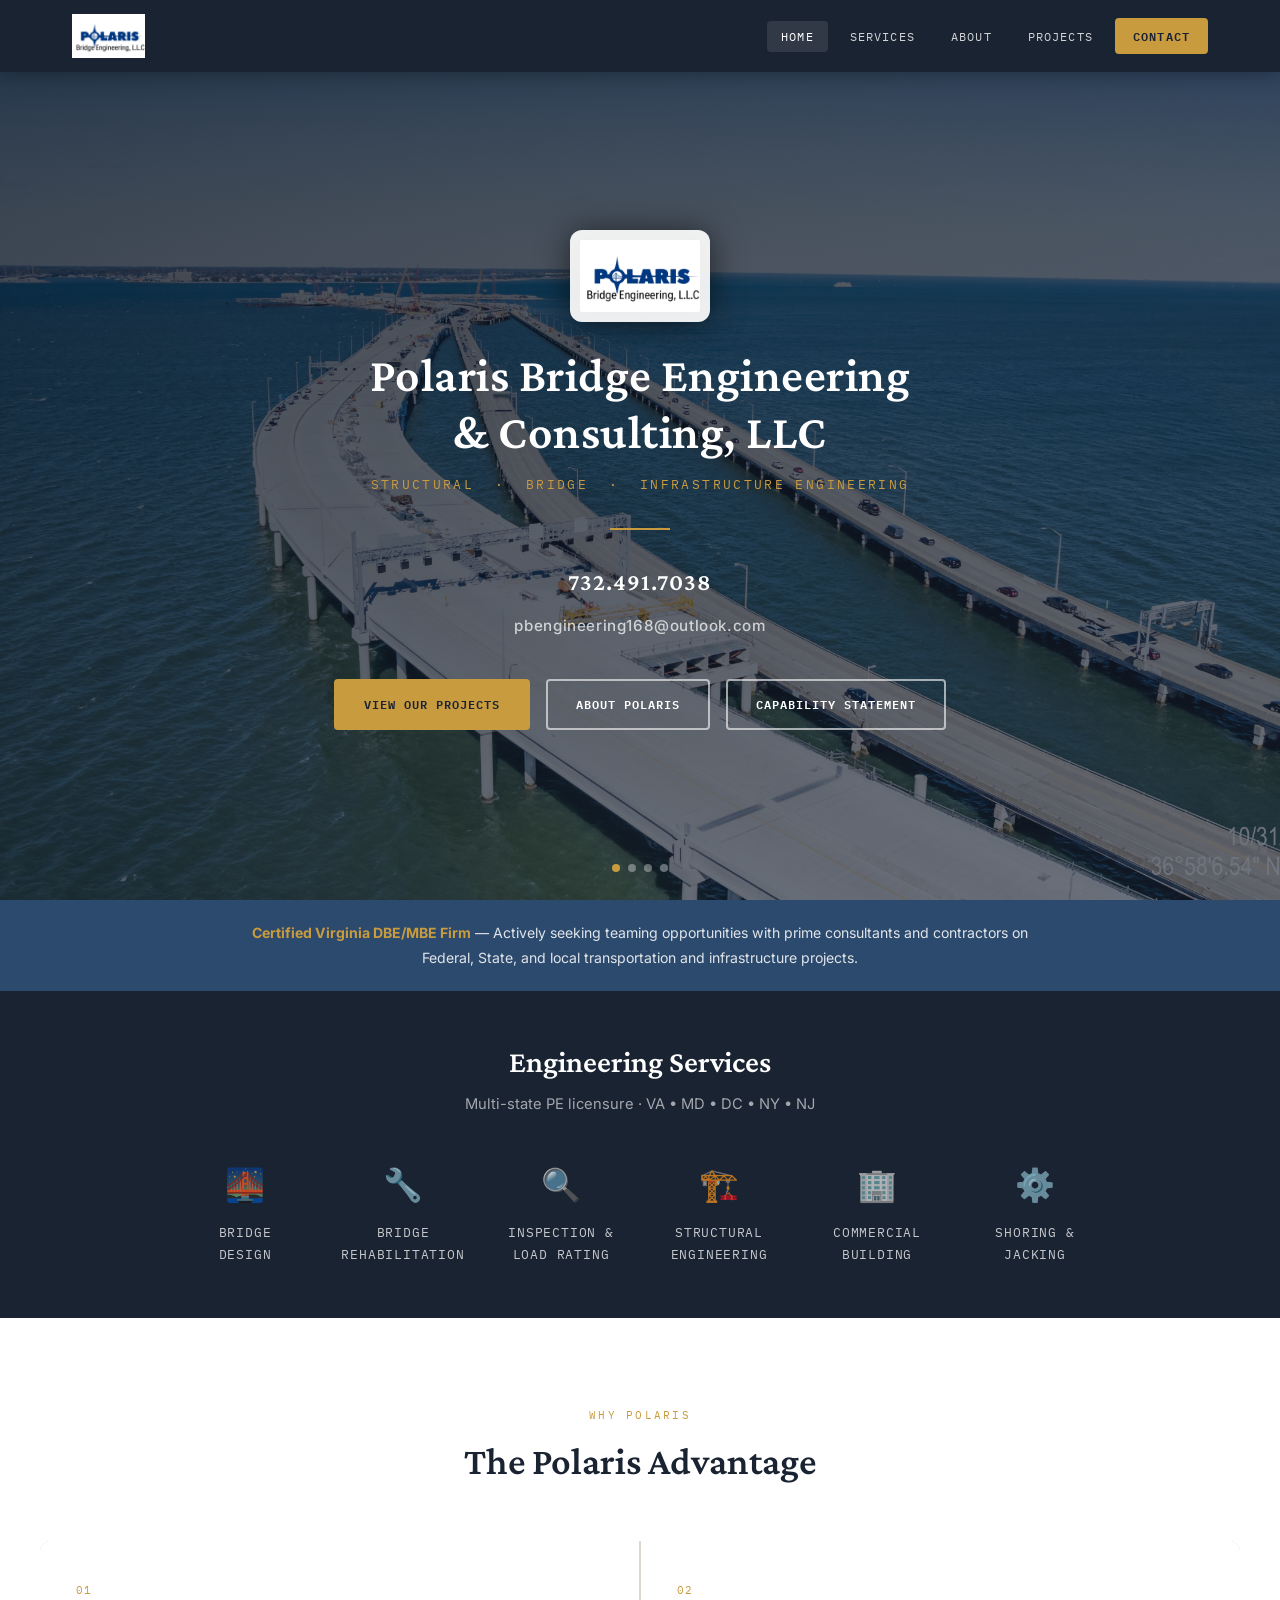
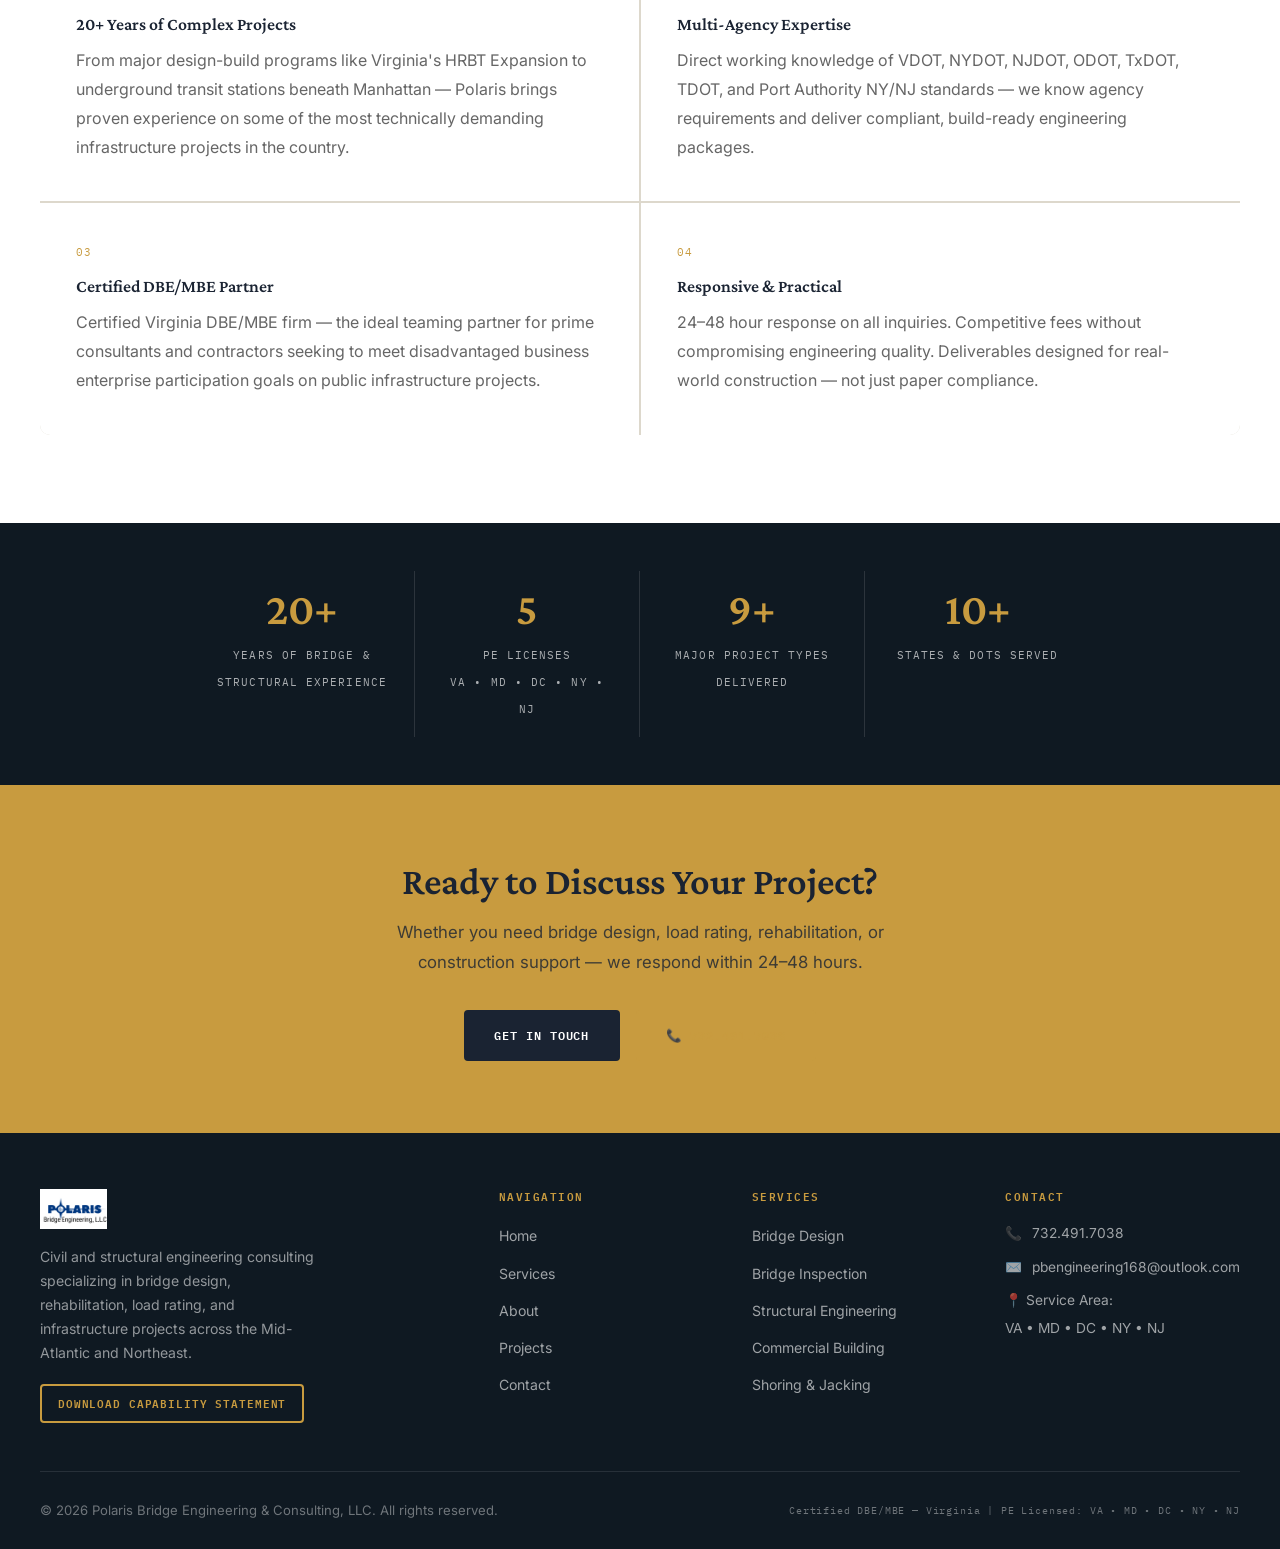
==== commit 27cc3b2b: "Add files via upload" ====
--- a/index.html
+++ b/index.html
@@ -41,12 +41,19 @@
   padding: 120px 32px 60px;
   max-width: 900px;
   width: 100%;
+  display: flex;
+  flex-direction: column;
+  align-items: center;
 }
 .hero-logo {
-  width: 120px;
+  display: block;
+  width: 140px;
   height: auto;
-  margin-bottom: 24px;
-  filter: drop-shadow(0 2px 12px rgba(0,0,0,0.5));
+  margin: 0 auto 24px;
+  filter: drop-shadow(0 2px 16px rgba(0,0,0,0.6));
+  background: rgba(255,255,255,0.92);
+  border-radius: 12px;
+  padding: 10px;
 }
 .hero-company {
   font-family: 'Crimson Pro', serif;
@@ -233,11 +240,10 @@
 
 <!-- Hero Slideshow -->
 <section class="hero" id="hero">
-  <div class="slide active" style="background-image:url('proj_hrbt.jpg')"></div>
-  <div class="slide" style="background-image:url('proj_gct_cavern.jpg')"></div>
-  <div class="slide" style="background-image:url('proj_vdot_design.jpg')"></div>
-  <div class="slide" style="background-image:url('proj_warehouse.jpg')"></div>
-  <div class="slide" style="background-image:url('proj_airport_inspection.jpg')"></div>
+  <div class="slide active" style="background-image:url('Home%20page%20Photo-1%20large.jpg')"></div>
+  <div class="slide" style="background-image:url('Home%20page%20photo-2%20large.webp')"></div>
+  <div class="slide" style="background-image:url('Home%20page%20photo-3%20large.webp')"></div>
+  <div class="slide" style="background-image:url('Home%20page%20Photo-4%20large.jpg')"></div>
   <div class="hero-overlay"></div>
 
   <div class="hero-content">
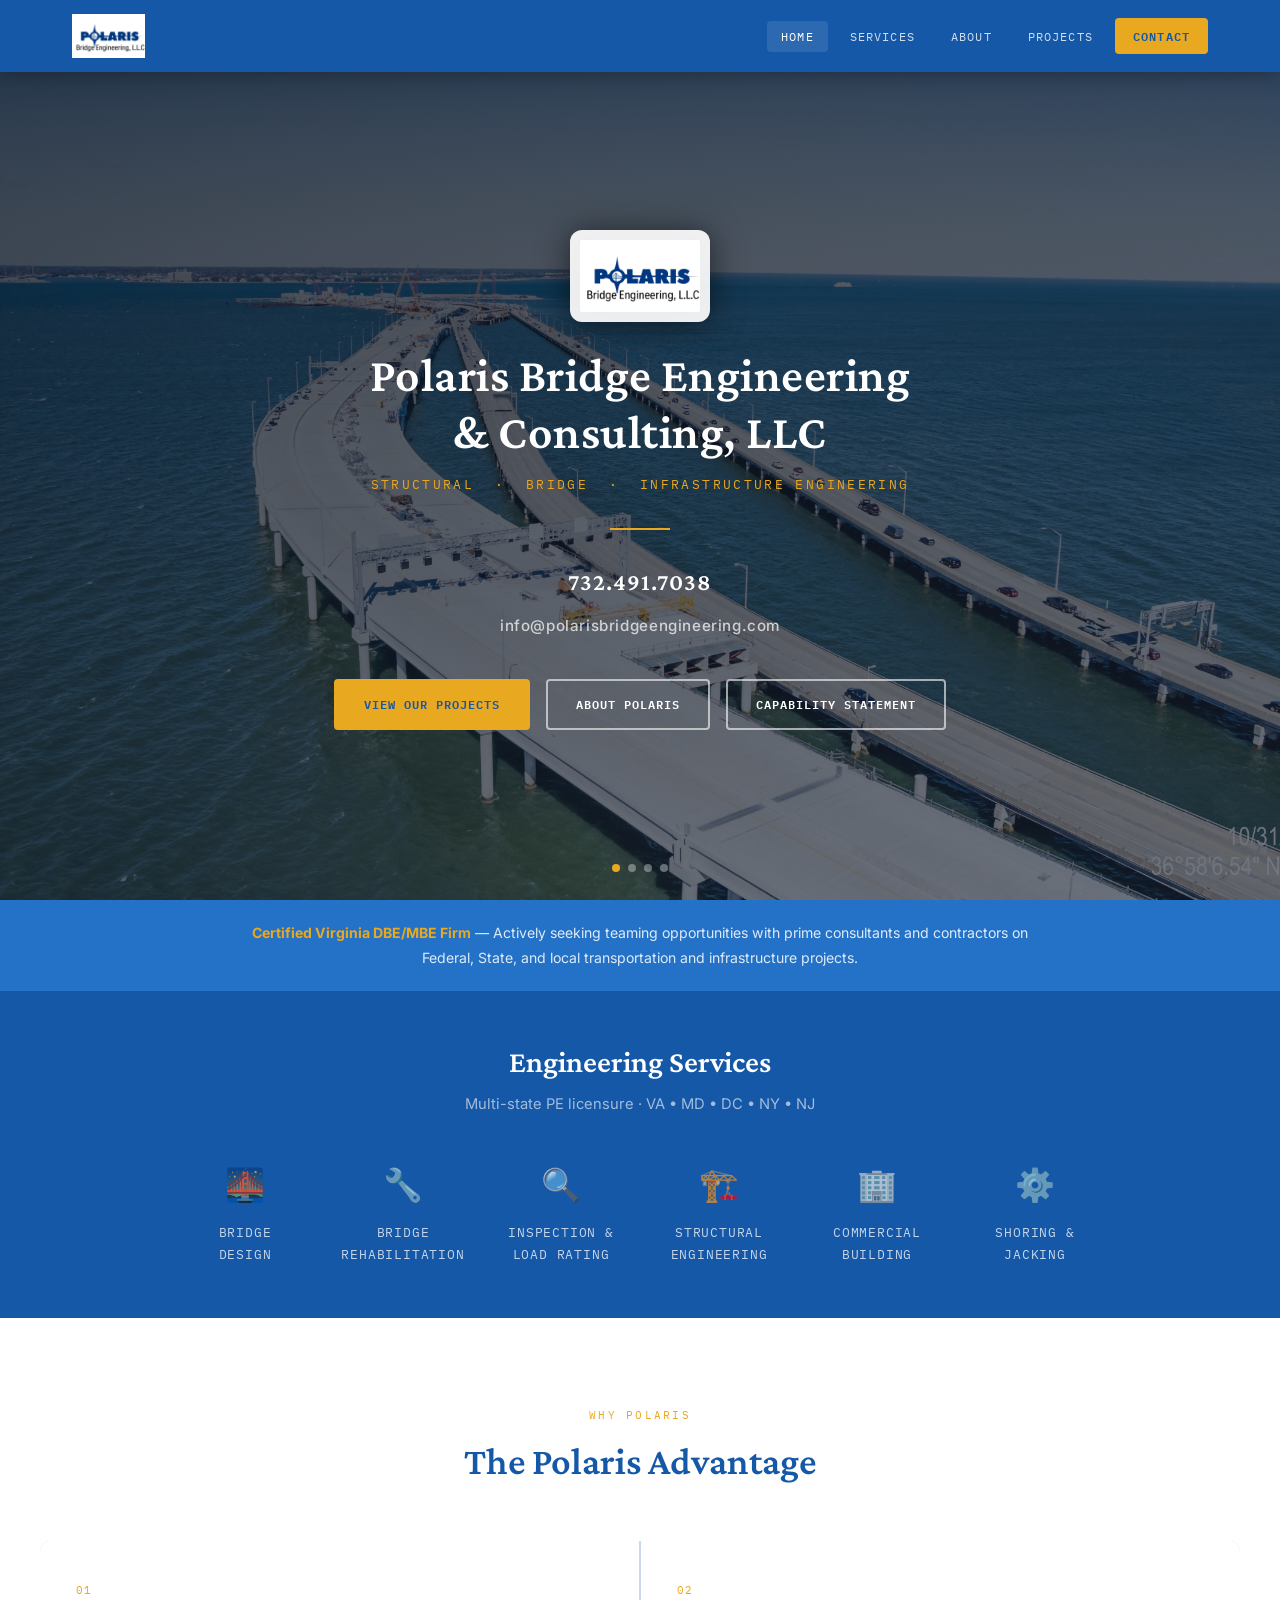
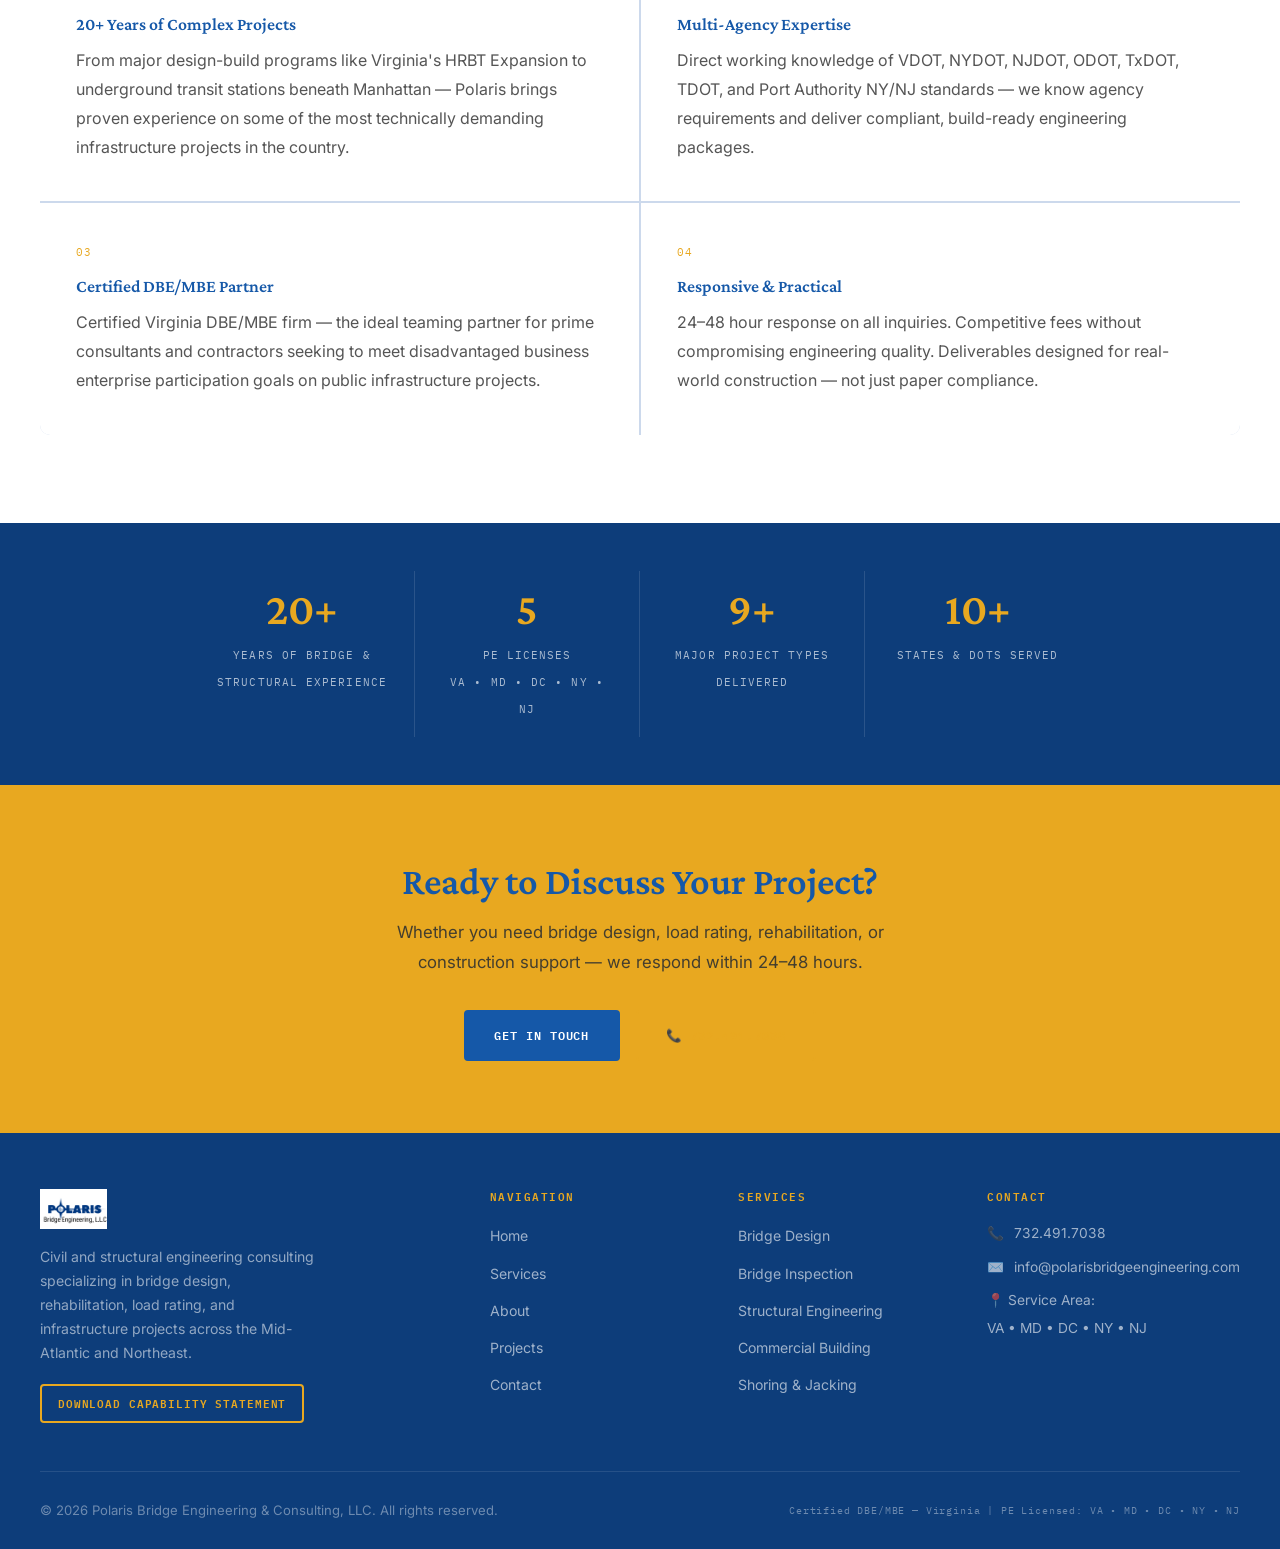
==== commit 8f4c79ba: "Add files via upload" ====
--- a/index.html
+++ b/index.html
@@ -253,7 +253,7 @@
     <div class="hero-divider"></div>
     <div class="hero-contact">
       <a href="tel:7324917038" class="hero-phone">732.491.7038</a>
-      <a href="mailto:pbengineering168@outlook.com" class="hero-email">pbengineering168@outlook.com</a>
+      <a href="mailto:info@polarisbridgeengineering.com" class="hero-email">info@polarisbridgeengineering.com</a>
     </div>
     <div class="hero-btns">
       <a href="projects.html" class="btn btn-primary">View Our Projects</a>
@@ -394,7 +394,7 @@
       <div class="footer-col">
         <h4>Contact</h4>
         <div class="footer-contact-item">📞 <a href="tel:7324917038">732.491.7038</a></div>
-        <div class="footer-contact-item">✉️ <a href="mailto:pbengineering168@outlook.com">pbengineering168@outlook.com</a></div>
+        <div class="footer-contact-item">✉️ <a href="mailto:info@polarisbridgeengineering.com">info@polarisbridgeengineering.com</a></div>
         <div class="footer-contact-item" style="flex-direction:column;gap:4px;">
           <span>📍 Service Area:</span>
           <span>VA • MD • DC • NY • NJ</span>
--- a/styles.css
+++ b/styles.css
@@ -6,16 +6,16 @@
 
 /* --- Variables --- */
 :root {
-  --primary:       #1a2332;
-  --primary-dark:  #0f1922;
-  --secondary:     #2c4a6d;
-  --accent:        #c89b3f;
-  --accent-light:  #e8c068;
-  --light:         #f6f4ef;
+  --primary:       #1558a8;
+  --primary-dark:  #0d3d7a;
+  --secondary:     #2472c8;
+  --accent:        #e8a820;
+  --accent-light:  #f5c84a;
+  --light:         #f0f5fc;
   --white:         #ffffff;
   --text:          #2a2a2a;
-  --text-light:    #666666;
-  --border:        #ddd8cc;
+  --text-light:    #555555;
+  --border:        #ccd9ec;
   --shadow:        0 4px 20px rgba(0,0,0,0.08);
   --shadow-lg:     0 12px 48px rgba(0,0,0,0.14);
   --radius:        4px;
@@ -397,7 +397,7 @@
   font-size: 0.65rem;
   letter-spacing: 0.1em;
   text-transform: uppercase;
-  color: var(--accent);
+  color: var(--secondary);
   display: block;
   margin-bottom: 3px;
 }
@@ -492,12 +492,19 @@
 /* --- Contact Sidebar --- */
 .contact-sidebar {}
 .contact-info-block {
-  background: var(--primary);
+  background: #2472c8;
   border-radius: var(--radius-lg);
   padding: 36px;
   margin-bottom: 24px;
+  color: var(--white);
 }
 .contact-info-block h3 { color: var(--white); margin-bottom: 24px; font-size: 1.1rem; }
+.contact-info-block h4 { color: var(--accent) !important; }
+.contact-info-block p { color: rgba(255,255,255,0.85) !important; }
+.contact-info-block .contact-info-item { color: rgba(255,255,255,0.9); }
+.contact-info-block .contact-info-item a { color: var(--white) !important; font-weight: 600; }
+.contact-info-block .contact-info-item a:hover { color: var(--accent) !important; }
+.contact-info-block .state-badge.primary { background: rgba(255,255,255,0.2); border-color: rgba(255,255,255,0.4); color: var(--white); }
 .contact-info-item {
   display: flex;
   gap: 14px;
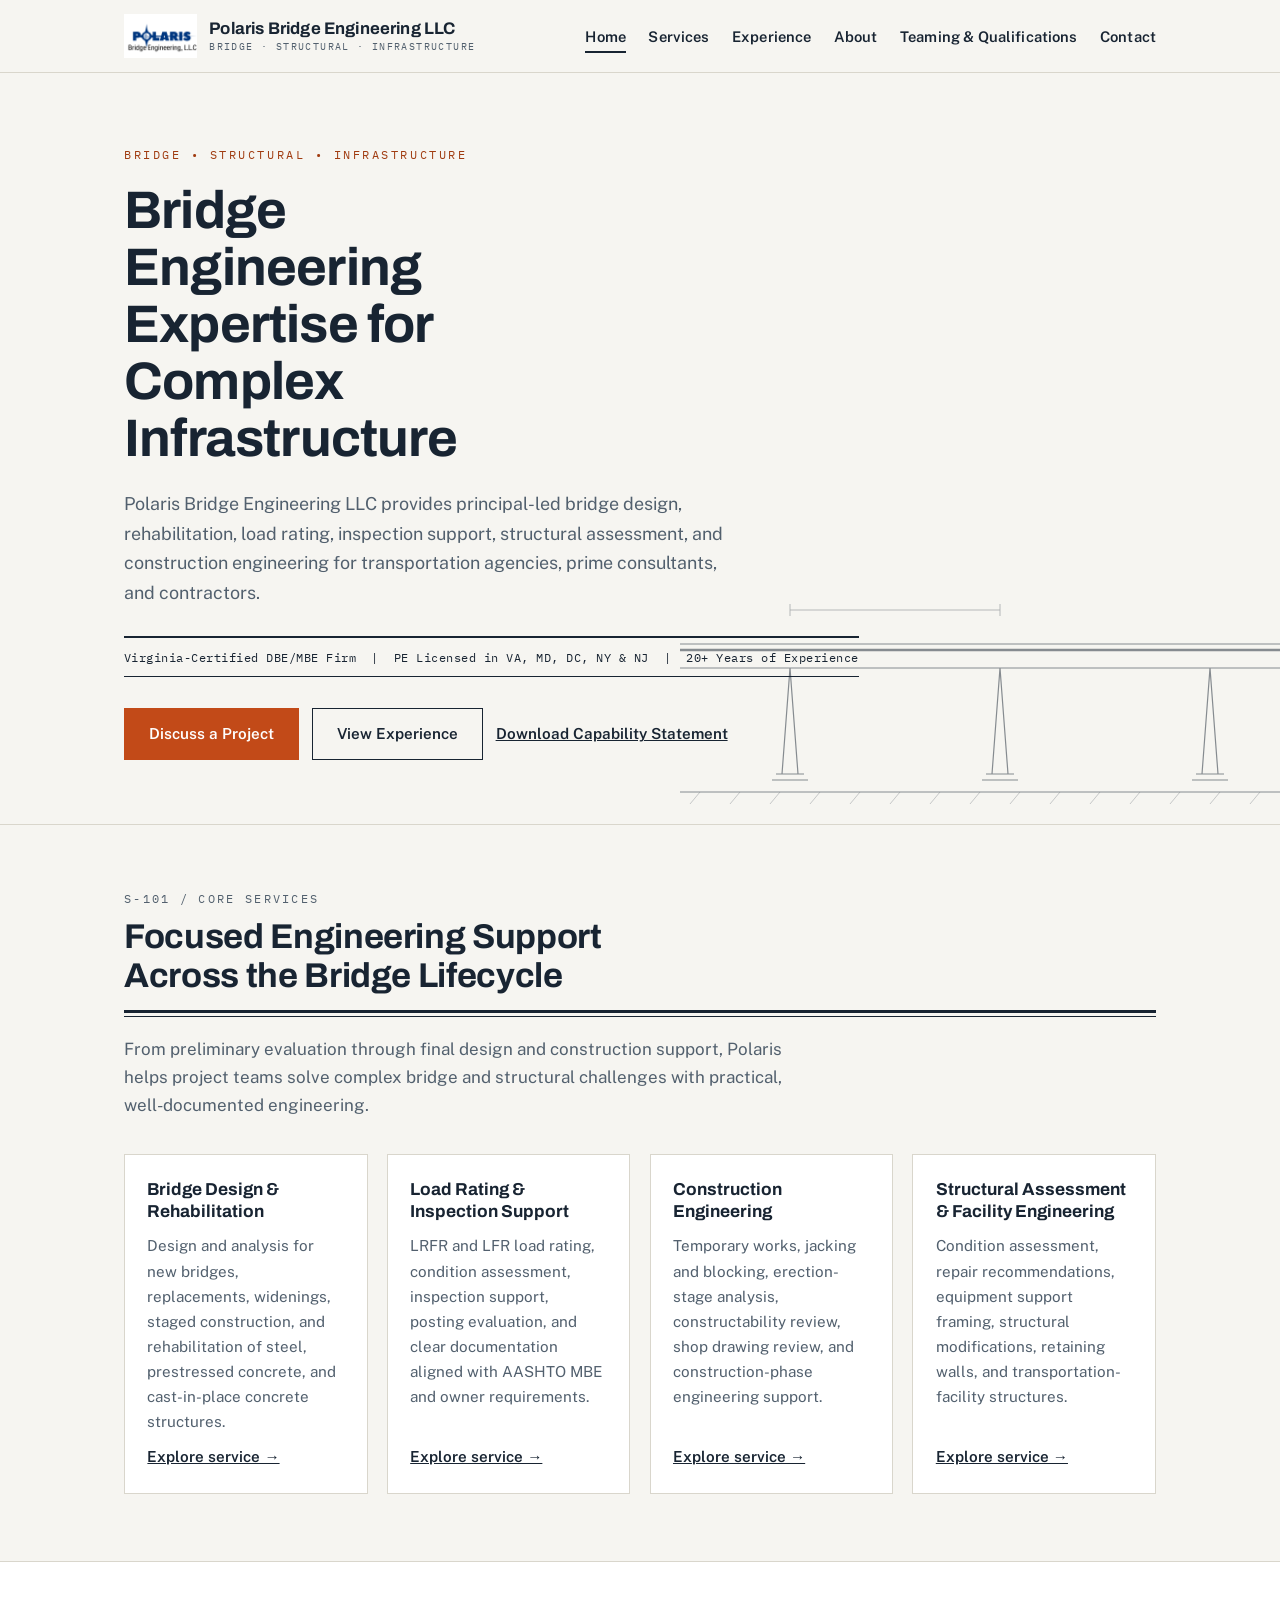
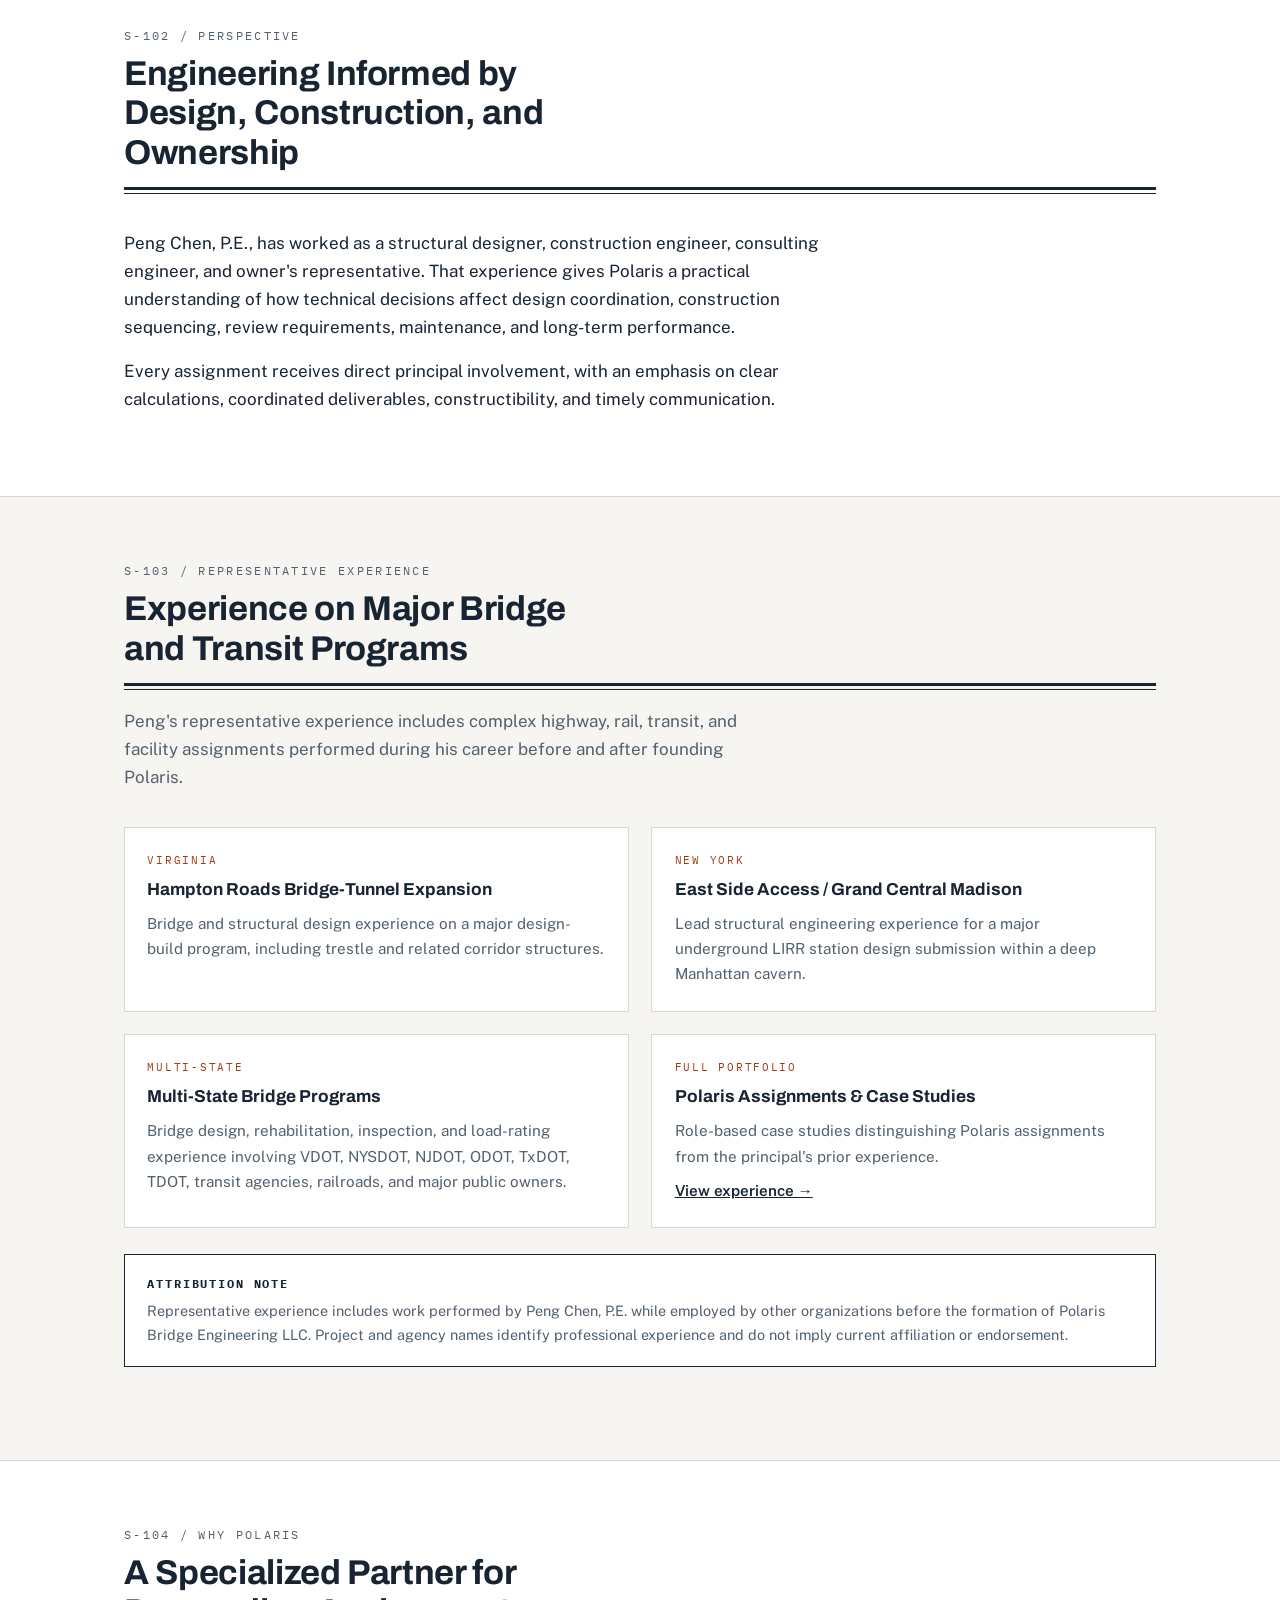
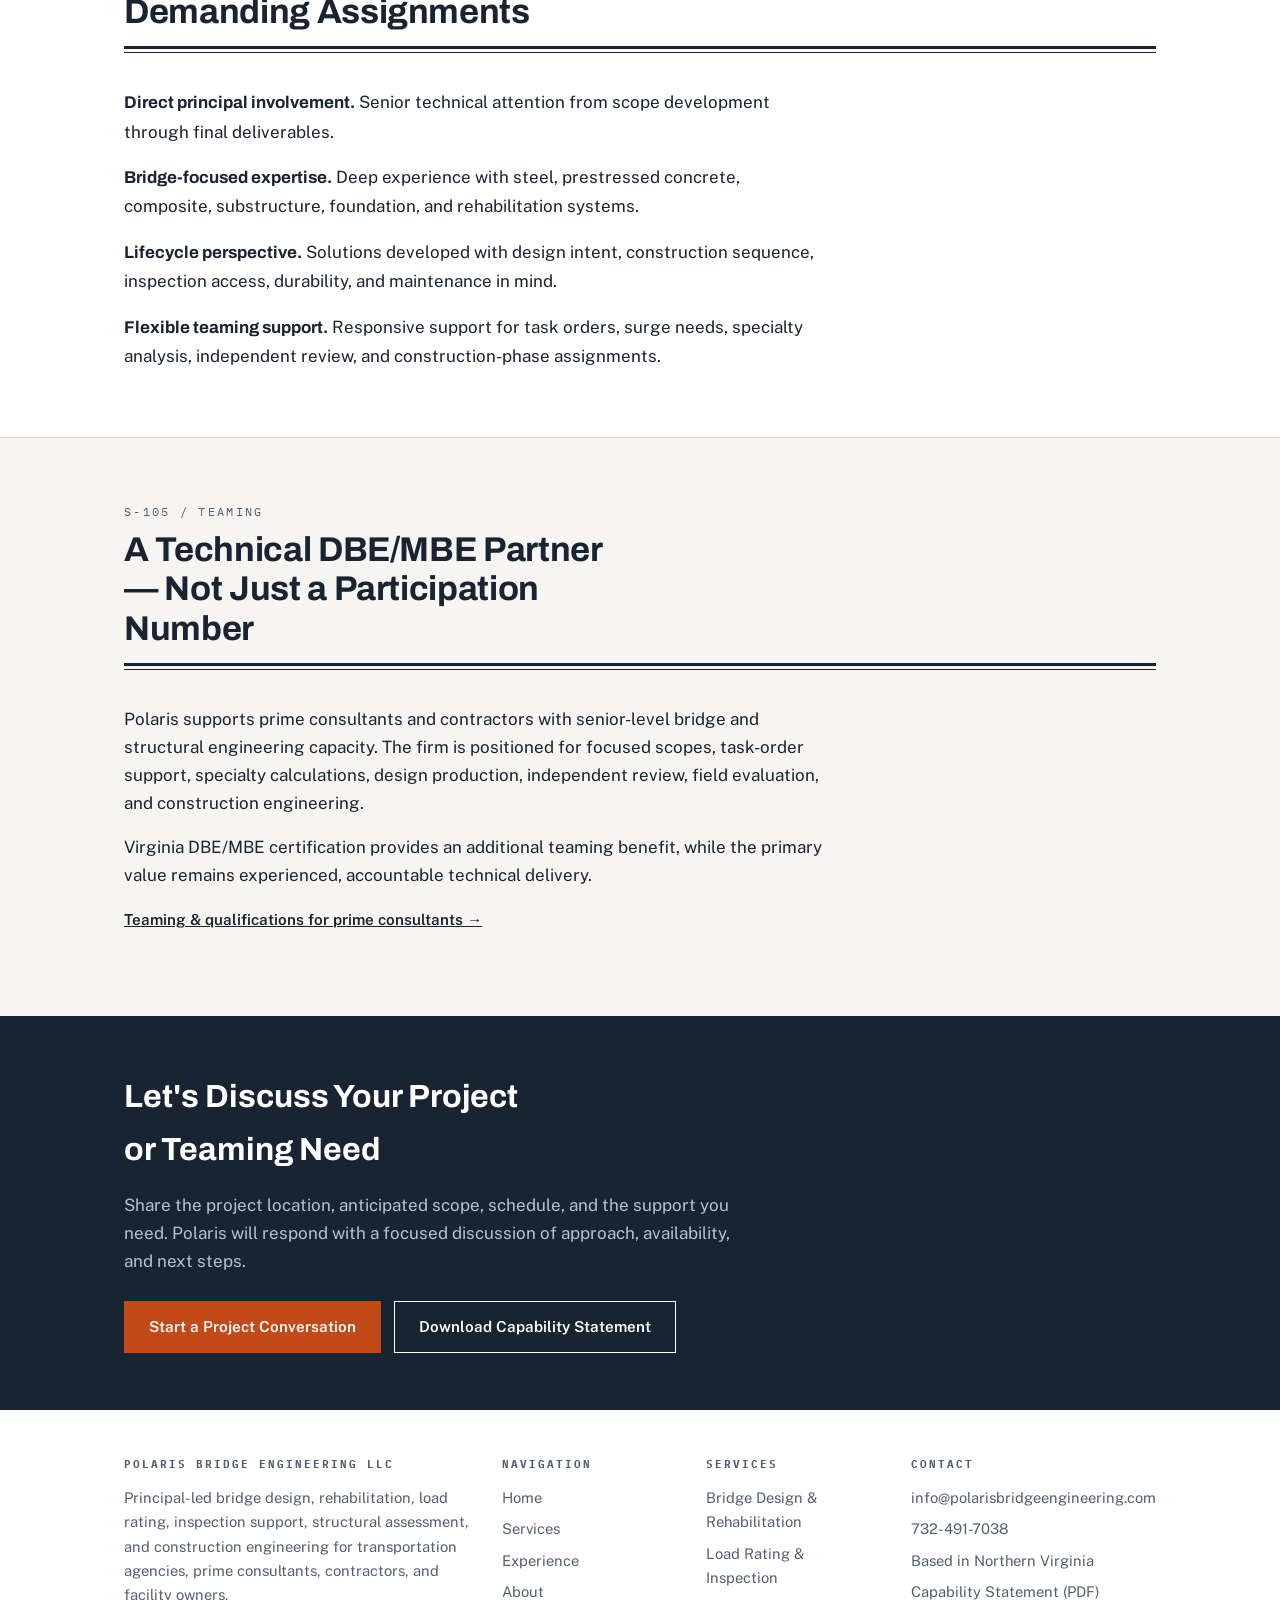
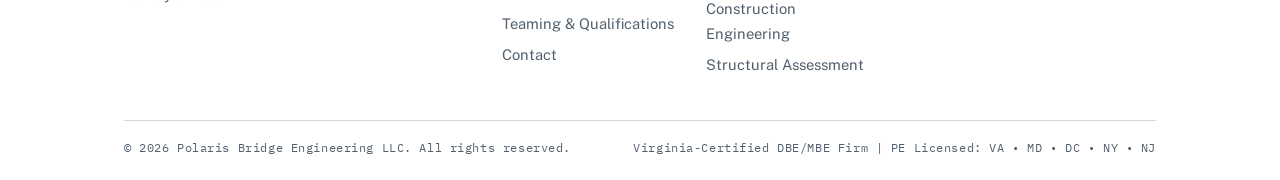
==== commit 9ca52d20: "Add files via upload" ====
--- a/index.html
+++ b/index.html
@@ -1,436 +1,293 @@
 <!DOCTYPE html>
 <html lang="en">
 <head>
-<meta charset="utf-8"/>
-<meta name="viewport" content="width=device-width, initial-scale=1.0"/>
-<title>Polaris Bridge Engineering &amp; Consulting, LLC | Structural &amp; Bridge Engineering</title>
-<meta name="description" content="Polaris Bridge Engineering & Consulting, LLC — Licensed PE providing bridge design, rehabilitation, load rating, inspection, and structural engineering across VA, MD, DC, NY, and NJ."/>
-<link rel="preconnect" href="https://fonts.googleapis.com"/>
-<link crossorigin="" href="https://fonts.gstatic.com"/>
-<link href="https://fonts.googleapis.com/css2?family=IBM+Plex+Mono:wght@400;600&family=Crimson+Pro:ital,wght@0,300;0,400;0,600;1,400&family=Inter:wght@300;400;500;600&display=swap" rel="stylesheet"/>
-<link rel="stylesheet" href="styles.css"/>
-<style>
-/* ---- HERO SLIDESHOW ---- */
-.hero {
-  min-height: 100vh;
-  position: relative;
-  overflow: hidden;
-  display: flex;
-  align-items: center;
-  justify-content: center;
+<meta charset="UTF-8">
+<meta name="viewport" content="width=device-width, initial-scale=1.0">
+<title>Bridge Engineering Consultant | Polaris Bridge Engineering</title>
+<meta name="description" content="Principal-led bridge design, rehabilitation, load rating, inspection support, and construction engineering for public infrastructure projects and teaming partners.">
+<link rel="canonical" href="https://www.polarisbridgeengineering.com/">
+<meta property="og:type" content="website">
+<meta property="og:site_name" content="Polaris Bridge Engineering LLC">
+<meta property="og:title" content="Bridge Engineering Consultant | Polaris Bridge Engineering">
+<meta property="og:description" content="Principal-led bridge design, rehabilitation, load rating, inspection support, and construction engineering for public infrastructure projects and teaming partners.">
+<meta property="og:url" content="https://www.polarisbridgeengineering.com/">
+<meta property="og:image" content="https://www.polarisbridgeengineering.com/polaris_logo.png">
+<link rel="preconnect" href="https://fonts.googleapis.com">
+<link rel="preconnect" href="https://fonts.gstatic.com" crossorigin>
+<link href="https://fonts.googleapis.com/css2?family=Archivo:wght@600;700&family=IBM+Plex+Mono:wght@400;500&family=Public+Sans:wght@400;600;700&display=swap" rel="stylesheet">
+<link rel="stylesheet" href="style.css">
+<script type="application/ld+json">
+{
+  "@context": "https://schema.org",
+  "@type": "ProfessionalService",
+  "name": "Polaris Bridge Engineering LLC",
+  "legalName": "Polaris Bridge Engineering LLC",
+  "url": "https://www.polarisbridgeengineering.com/",
+  "logo": "https://www.polarisbridgeengineering.com/polaris_logo.png",
+  "email": "info@polarisbridgeengineering.com",
+  "telephone": "+1-732-491-7038",
+  "founder": {
+    "@type": "Person",
+    "name": "Peng Chen",
+    "honorificSuffix": "P.E.",
+    "jobTitle": "Founder and Principal"
+  },
+  "address": {
+    "@type": "PostalAddress",
+    "addressRegion": "VA",
+    "addressCountry": "US"
+  },
+  "areaServed": ["Virginia", "Maryland", "District of Columbia", "New York", "New Jersey"],
+  "description": "Principal-led bridge design, rehabilitation, load rating, inspection support, structural assessment, and construction engineering for transportation agencies, prime consultants, and contractors.",
+  "contactPoint": {
+    "@type": "ContactPoint",
+    "contactType": "Project and teaming inquiries",
+    "email": "info@polarisbridgeengineering.com",
+    "telephone": "+1-732-491-7038"
+  }
 }
-.slide {
-  position: absolute;
-  inset: 0;
-  background-size: cover;
-  background-position: center;
-  opacity: 0;
-  transition: opacity 1.4s ease-in-out;
-}
-.slide.active { opacity: 1; }
-.hero-overlay {
-  position: absolute;
-  inset: 0;
-  background: linear-gradient(160deg, rgba(10,18,28,0.78) 0%, rgba(26,35,50,0.62) 100%);
-  z-index: 1;
-}
-.hero-content {
-  position: relative;
-  z-index: 2;
-  text-align: center;
-  padding: 120px 32px 60px;
-  max-width: 900px;
-  width: 100%;
-  display: flex;
-  flex-direction: column;
-  align-items: center;
-}
-.hero-logo {
-  display: block;
-  width: 140px;
-  height: auto;
-  margin: 0 auto 24px;
-  filter: drop-shadow(0 2px 16px rgba(0,0,0,0.6));
-  background: rgba(255,255,255,0.92);
-  border-radius: 12px;
-  padding: 10px;
-}
-.hero-company {
-  font-family: 'Crimson Pro', serif;
-  font-size: clamp(1.8rem, 4vw, 3rem);
-  font-weight: 600;
-  color: var(--white);
-  letter-spacing: 0.01em;
-  margin-bottom: 12px;
-  line-height: 1.2;
-}
-.hero-tagline {
-  font-family: 'IBM Plex Mono', monospace;
-  font-size: clamp(0.65rem, 1.4vw, 0.82rem);
-  letter-spacing: 0.18em;
-  text-transform: uppercase;
-  color: var(--accent);
-  margin-bottom: 32px;
-}
-.hero-divider {
-  width: 60px;
-  height: 2px;
-  background: var(--accent);
-  margin: 0 auto 32px;
-}
-.hero-contact {
-  display: flex;
-  flex-direction: column;
-  align-items: center;
-  gap: 10px;
-  margin-bottom: 40px;
-}
-.hero-contact a {
-  color: rgba(255,255,255,0.88);
-  font-size: 1.1rem;
-  font-weight: 500;
-  letter-spacing: 0.04em;
-  text-decoration: none;
-  transition: color 0.2s;
-}
-.hero-contact a:hover { color: var(--accent); }
-.hero-contact .hero-phone {
-  font-family: 'Crimson Pro', serif;
-  font-size: 1.5rem;
-  font-weight: 600;
-  color: var(--white);
-}
-.hero-contact .hero-email {
-  font-size: 0.95rem;
-  color: rgba(255,255,255,0.72);
-}
-.hero-btns {
-  display: flex;
-  gap: 16px;
-  justify-content: center;
-  flex-wrap: wrap;
-}
-/* slide dots */
-.slide-dots {
-  position: absolute;
-  bottom: 28px;
-  left: 50%;
-  transform: translateX(-50%);
-  z-index: 3;
-  display: flex;
-  gap: 8px;
-}
-.dot {
-  width: 8px;
-  height: 8px;
-  border-radius: 50%;
-  background: rgba(255,255,255,0.35);
-  cursor: pointer;
-  transition: background 0.3s;
-}
-.dot.active { background: var(--accent); }
-
-/* ---- SERVICE STRIP ---- */
-.service-strip {
-  background: var(--primary);
-  padding: 52px 32px;
-}
-.service-strip-inner {
-  max-width: 1200px;
-  margin: 0 auto;
-  text-align: center;
-}
-.service-strip h2 {
-  color: var(--white);
-  font-size: clamp(1.3rem, 3vw, 1.9rem);
-  margin-bottom: 10px;
-}
-.service-strip .strip-sub {
-  color: rgba(255,255,255,0.6);
-  font-size: 0.92rem;
-  margin-bottom: 40px;
-}
-.service-icons {
-  display: flex;
-  flex-wrap: wrap;
-  justify-content: center;
-  gap: 32px 48px;
-}
-.svc-icon-item {
-  display: flex;
-  flex-direction: column;
-  align-items: center;
-  gap: 10px;
-  color: rgba(255,255,255,0.75);
-  font-size: 0.82rem;
-  font-family: 'IBM Plex Mono', monospace;
-  letter-spacing: 0.06em;
-  text-transform: uppercase;
-  max-width: 110px;
-  text-align: center;
-  transition: color 0.2s;
-  text-decoration: none;
-}
-.svc-icon-item:hover { color: var(--accent); }
-.svc-icon-item .ico { font-size: 2rem; }
-
-/* ---- WHY GRID ---- */
-.why-grid {
-  display: grid;
-  grid-template-columns: repeat(2, 1fr);
-  gap: 2px;
-  background: var(--border);
-  border-radius: var(--radius-lg);
-  overflow: hidden;
-}
-.why-item {
-  background: var(--white);
-  padding: 40px 36px;
-  transition: var(--transition);
-}
-.why-item:hover { background: var(--light); }
-.why-num {
-  font-family: 'IBM Plex Mono', monospace;
-  font-size: 0.7rem;
-  letter-spacing: 0.1em;
-  color: var(--accent);
-  margin-bottom: 14px;
-  display: block;
-}
-.why-item h3 { margin-bottom: 10px; font-size: 1.1rem; }
-
-/* DBE Banner */
-.dbe-banner {
-  background: var(--secondary);
-  padding: 20px 32px;
-  text-align: center;
-}
-.dbe-banner p {
-  color: rgba(255,255,255,0.85);
-  font-size: 0.88rem;
-  max-width: 800px;
-  margin: 0 auto;
-}
-.dbe-banner strong { color: var(--accent); }
-
-@media (max-width: 768px) {
-  .why-grid { grid-template-columns: 1fr; }
-  .hero-logo { width: 90px; }
-}
-</style>
+</script>
+<!-- TODO before publish: add "sameAs": ["<LinkedIn company URL>"] to the JSON-LD above,
+     and NAICS/identifier fields only once verified. Structured data must match visible page content. -->
 </head>
 <body>
 
-<!-- Navigation -->
-<nav class="navbar">
-  <div class="nav-container">
-    <a href="index.html" class="nav-logo">
-      <img src="polaris_logo.png" alt="Polaris Bridge Engineering LLC"/>
+<header class="site-header">
+  <div class="wrap">
+    <a class="brand" href="index.html">
+      <img src="polaris_logo.png" alt="Polaris Bridge Engineering LLC logo">
+      <span class="brand-name">Polaris Bridge Engineering LLC
+        <small>Bridge · Structural · Infrastructure</small>
+      </span>
     </a>
-    <button class="nav-toggle" onclick="this.nextElementSibling.classList.toggle('open')" aria-label="Menu">☰</button>
-    <ul class="nav-menu">
-      <li><a href="index.html" class="active">Home</a></li>
-      <li><a href="services.html">Services</a></li>
-      <li><a href="about.html">About</a></li>
-      <li><a href="projects.html">Projects</a></li>
-      <li><a href="contact.html" class="nav-cta">Contact</a></li>
-    </ul>
-  </div>
-</nav>
-
-<!-- Hero Slideshow -->
-<section class="hero" id="hero">
-  <div class="slide active" style="background-image:url('Home%20page%20Photo-1%20large.jpg')"></div>
-  <div class="slide" style="background-image:url('Home%20page%20photo-2%20large.webp')"></div>
-  <div class="slide" style="background-image:url('Home%20page%20photo-3%20large.webp')"></div>
-  <div class="slide" style="background-image:url('Home%20page%20Photo-4%20large.jpg')"></div>
-  <div class="hero-overlay"></div>
-
-  <div class="hero-content">
-    <img src="polaris_logo.png" alt="Polaris Bridge Engineering" class="hero-logo"/>
-    <h1 class="hero-company">Polaris Bridge Engineering<br/>&amp; Consulting, LLC</h1>
-    <p class="hero-tagline">Structural &nbsp;·&nbsp; Bridge &nbsp;·&nbsp; Infrastructure Engineering</p>
-    <div class="hero-divider"></div>
-    <div class="hero-contact">
-      <a href="tel:7324917038" class="hero-phone">732.491.7038</a>
-      <a href="mailto:info@polarisbridgeengineering.com" class="hero-email">info@polarisbridgeengineering.com</a>
-    </div>
-    <div class="hero-btns">
-      <a href="projects.html" class="btn btn-primary">View Our Projects</a>
-      <a href="about.html" class="btn btn-secondary">About Polaris</a>
-      <a href="Polaris_Capability_Statement.pdf" class="btn btn-secondary" download>Capability Statement</a>
-    </div>
-  </div>
-
-  <div class="slide-dots" id="dots"></div>
-</section>
-
-<!-- DBE Notice -->
-<div class="dbe-banner">
-  <p><strong>Certified Virginia DBE/MBE Firm</strong> — Actively seeking teaming opportunities with prime consultants and contractors on Federal, State, and local transportation and infrastructure projects.</p>
-</div>
-
-<!-- Services Strip -->
-<div class="service-strip">
-  <div class="service-strip-inner">
-    <h2>Engineering Services</h2>
-    <p class="strip-sub">Multi-state PE licensure · VA • MD • DC • NY • NJ</p>
-    <div class="service-icons">
-      <a href="services.html#bridge" class="svc-icon-item">
-        <span class="ico">🌉</span>Bridge Design
-      </a>
-      <a href="services.html#bridge" class="svc-icon-item">
-        <span class="ico">🔧</span>Bridge Rehabilitation
-      </a>
-      <a href="services.html#inspection" class="svc-icon-item">
-        <span class="ico">🔍</span>Inspection &amp; Load Rating
-      </a>
-      <a href="services.html#structural" class="svc-icon-item">
-        <span class="ico">🏗️</span>Structural Engineering
-      </a>
-      <a href="services.html#commercial" class="svc-icon-item">
-        <span class="ico">🏢</span>Commercial Building
-      </a>
-      <a href="services.html#construction" class="svc-icon-item">
-        <span class="ico">⚙️</span>Shoring &amp; Jacking
-      </a>
-    </div>
-  </div>
-</div>
-
-<!-- Why Choose Us -->
-<section class="section">
-  <div class="section-inner">
-    <div class="section-header">
-      <span class="section-label">Why Polaris</span>
-      <h2>The Polaris Advantage</h2>
-    </div>
-    <div class="why-grid">
-      <div class="why-item">
-        <span class="why-num">01</span>
-        <h3>20+ Years of Complex Projects</h3>
-        <p>From major design-build programs like Virginia's HRBT Expansion to underground transit stations beneath Manhattan — Polaris brings proven experience on some of the most technically demanding infrastructure projects in the country.</p>
-      </div>
-      <div class="why-item">
-        <span class="why-num">02</span>
-        <h3>Multi-Agency Expertise</h3>
-        <p>Direct working knowledge of VDOT, NYDOT, NJDOT, ODOT, TxDOT, TDOT, and Port Authority NY/NJ standards — we know agency requirements and deliver compliant, build-ready engineering packages.</p>
-      </div>
-      <div class="why-item">
-        <span class="why-num">03</span>
-        <h3>Certified DBE/MBE Partner</h3>
-        <p>Certified Virginia DBE/MBE firm — the ideal teaming partner for prime consultants and contractors seeking to meet disadvantaged business enterprise participation goals on public infrastructure projects.</p>
-      </div>
-      <div class="why-item">
-        <span class="why-num">04</span>
-        <h3>Responsive &amp; Practical</h3>
-        <p>24–48 hour response on all inquiries. Competitive fees without compromising engineering quality. Deliverables designed for real-world construction — not just paper compliance.</p>
-      </div>
-    </div>
-  </div>
-</section>
-
-<!-- Stats Bar -->
-<div class="stats-bar">
-  <div class="stats-bar-inner">
-    <div class="stat-item">
-      <span class="stat-number">20+</span>
-      <span class="stat-label">Years of Bridge &amp; Structural Experience</span>
-    </div>
-    <div class="stat-item">
-      <span class="stat-number">5</span>
-      <span class="stat-label">PE Licenses<br/>VA • MD • DC • NY • NJ</span>
-    </div>
-    <div class="stat-item">
-      <span class="stat-number">9+</span>
-      <span class="stat-label">Major Project Types Delivered</span>
-    </div>
-    <div class="stat-item">
-      <span class="stat-number">10+</span>
-      <span class="stat-label">States &amp; DOTs Served</span>
-    </div>
-  </div>
-</div>
-
-<!-- CTA -->
-<section class="cta-banner">
-  <h2>Ready to Discuss Your Project?</h2>
-  <p>Whether you need bridge design, load rating, rehabilitation, or construction support — we respond within 24–48 hours.</p>
-  <div style="display:flex;gap:16px;justify-content:center;flex-wrap:wrap;">
-    <a href="contact.html" class="btn btn-primary">Get In Touch</a>
-    <a href="tel:7324917038" class="btn btn-accent-outline">📞 732.491.7038</a>
-  </div>
-</section>
-
-<!-- Footer -->
-<footer class="footer">
-  <div class="footer-inner">
+    <input type="checkbox" id="nav-toggle" class="nav-toggle" aria-hidden="true">
+    <label for="nav-toggle" class="nav-toggle-label" aria-label="Open menu">☰</label>
+    <nav class="primary" aria-label="Primary">
+      <ul>
+        <li><a href="index.html" aria-current="page">Home</a></li>
+        <li><a href="services.html">Services</a></li>
+        <li><a href="experience.html">Experience</a></li>
+        <li><a href="about.html">About</a></li>
+        <li><a href="teaming.html">Teaming &amp; Qualifications</a></li>
+        <li><a href="contact.html">Contact</a></li>
+      </ul>
+    </nav>
+  </div>
+</header>
+
+<section class="hero">
+  <svg class="hero-art" viewBox="0 0 640 260" xmlns="http://www.w3.org/2000/svg" aria-hidden="true" fill="none" stroke="#182432" stroke-width="1">
+    <!-- deck & girder -->
+    <line x1="0" y1="80" x2="640" y2="80"/>
+    <line x1="0" y1="86" x2="640" y2="86" stroke-width="2.5"/>
+    <line x1="0" y1="104" x2="640" y2="104"/>
+    <!-- piers -->
+    <g stroke-width="1.2">
+      <path d="M110 104 L102 210 M110 104 L118 210 M96 210 L124 210 M92 216 L128 216"/>
+      <path d="M320 104 L312 210 M320 104 L328 210 M306 210 L334 210 M302 216 L338 216"/>
+      <path d="M530 104 L522 210 M530 104 L538 210 M516 210 L544 210 M512 216 L548 216"/>
+    </g>
+    <!-- grade line & hatch -->
+    <line x1="0" y1="228" x2="640" y2="228"/>
+    <g stroke-width=".7" opacity=".6">
+      <line x1="20" y1="228" x2="10" y2="240"/><line x1="60" y1="228" x2="50" y2="240"/>
+      <line x1="100" y1="228" x2="90" y2="240"/><line x1="140" y1="228" x2="130" y2="240"/>
+      <line x1="180" y1="228" x2="170" y2="240"/><line x1="220" y1="228" x2="210" y2="240"/>
+      <line x1="260" y1="228" x2="250" y2="240"/><line x1="300" y1="228" x2="290" y2="240"/>
+      <line x1="340" y1="228" x2="330" y2="240"/><line x1="380" y1="228" x2="370" y2="240"/>
+      <line x1="420" y1="228" x2="410" y2="240"/><line x1="460" y1="228" x2="450" y2="240"/>
+      <line x1="500" y1="228" x2="490" y2="240"/><line x1="540" y1="228" x2="530" y2="240"/>
+      <line x1="580" y1="228" x2="570" y2="240"/><line x1="620" y1="228" x2="610" y2="240"/>
+    </g>
+    <!-- span dimension line -->
+    <g stroke-width=".8" opacity=".7">
+      <line x1="110" y1="46" x2="320" y2="46"/>
+      <line x1="110" y1="40" x2="110" y2="52"/><line x1="320" y1="40" x2="320" y2="52"/>
+    </g>
+  </svg>
+  <div class="wrap">
+    <p class="eyebrow">Bridge • Structural • Infrastructure</p>
+    <h1>Bridge Engineering Expertise for Complex Infrastructure</h1>
+    <p class="lede">Polaris Bridge Engineering LLC provides principal-led bridge design, rehabilitation, load rating, inspection support, structural assessment, and construction engineering for transportation agencies, prime consultants, and contractors.</p>
+    <p class="proof-line">Virginia-Certified DBE/MBE Firm&nbsp;&nbsp;|&nbsp;&nbsp;PE Licensed in VA, MD, DC, NY &amp; NJ&nbsp;&nbsp;|&nbsp;&nbsp;20+ Years of Experience</p>
+    <div class="cta-row">
+      <a class="btn btn-primary" href="contact.html">Discuss a Project</a>
+      <a class="btn btn-secondary" href="experience.html">View Experience</a>
+      <a class="text-link" href="Polaris_Capability_Statement.pdf">Download Capability Statement</a>
+    </div>
+  </div>
+</section>
+
+<section class="block">
+  <div class="wrap">
+    <div class="sheet-head">
+      <span class="sheet-code">S-101 / Core Services</span>
+      <h2>Focused Engineering Support Across the Bridge Lifecycle</h2>
+      <hr class="sheet-rule">
+      <p class="sub">From preliminary evaluation through final design and construction support, Polaris helps project teams solve complex bridge and structural challenges with practical, well-documented engineering.</p>
+    </div>
+    <div class="grid-4">
+      <div class="card">
+        <h3>Bridge Design &amp; Rehabilitation</h3>
+        <p>Design and analysis for new bridges, replacements, widenings, staged construction, and rehabilitation of steel, prestressed concrete, and cast-in-place concrete structures.</p>
+        <a class="text-link" href="services.html#design">Explore service →</a>
+      </div>
+      <div class="card">
+        <h3>Load Rating &amp; Inspection Support</h3>
+        <p>LRFR and LFR load rating, condition assessment, inspection support, posting evaluation, and clear documentation aligned with AASHTO MBE and owner requirements.</p>
+        <a class="text-link" href="services.html#rating">Explore service →</a>
+      </div>
+      <div class="card">
+        <h3>Construction Engineering</h3>
+        <p>Temporary works, jacking and blocking, erection-stage analysis, constructability review, shop drawing review, and construction-phase engineering support.</p>
+        <a class="text-link" href="services.html#construction">Explore service →</a>
+      </div>
+      <div class="card">
+        <h3>Structural Assessment &amp; Facility Engineering</h3>
+        <p>Condition assessment, repair recommendations, equipment support framing, structural modifications, retaining walls, and transportation-facility structures.</p>
+        <a class="text-link" href="services.html#assessment">Explore service →</a>
+      </div>
+    </div>
+  </div>
+</section>
+
+<section class="block alt">
+  <div class="wrap">
+    <div class="sheet-head">
+      <span class="sheet-code">S-102 / Perspective</span>
+      <h2>Engineering Informed by Design, Construction, and Ownership</h2>
+      <hr class="sheet-rule">
+    </div>
+    <div class="prose">
+      <p>Peng Chen, P.E., has worked as a structural designer, construction engineer, consulting engineer, and owner's representative. That experience gives Polaris a practical understanding of how technical decisions affect design coordination, construction sequencing, review requirements, maintenance, and long-term performance.</p>
+      <p>Every assignment receives direct principal involvement, with an emphasis on clear calculations, coordinated deliverables, constructibility, and timely communication.</p>
+    </div>
+  </div>
+</section>
+
+<section class="block">
+  <div class="wrap">
+    <div class="sheet-head">
+      <span class="sheet-code">S-103 / Representative Experience</span>
+      <h2>Experience on Major Bridge and Transit Programs</h2>
+      <hr class="sheet-rule">
+      <p class="sub">Peng's representative experience includes complex highway, rail, transit, and facility assignments performed during his career before and after founding Polaris.</p>
+    </div>
+    <div class="grid-2">
+      <div class="card">
+        <span class="kicker">Virginia</span>
+        <h3>Hampton Roads Bridge-Tunnel Expansion</h3>
+        <p>Bridge and structural design experience on a major design-build program, including trestle and related corridor structures.</p>
+      </div>
+      <div class="card">
+        <span class="kicker">New York</span>
+        <h3>East Side Access / Grand Central Madison</h3>
+        <p>Lead structural engineering experience for a major underground LIRR station design submission within a deep Manhattan cavern.</p>
+      </div>
+      <div class="card">
+        <span class="kicker">Multi-State</span>
+        <h3>Multi-State Bridge Programs</h3>
+        <p>Bridge design, rehabilitation, inspection, and load-rating experience involving VDOT, NYSDOT, NJDOT, ODOT, TxDOT, TDOT, transit agencies, railroads, and major public owners.</p>
+      </div>
+      <div class="card">
+        <span class="kicker">Full Portfolio</span>
+        <h3>Polaris Assignments &amp; Case Studies</h3>
+        <p>Role-based case studies distinguishing Polaris assignments from the principal's prior experience.</p>
+        <a class="text-link" href="experience.html">View experience →</a>
+      </div>
+    </div>
+    <div class="attribution">
+      <strong>Attribution Note</strong>
+      Representative experience includes work performed by Peng Chen, P.E. while employed by other organizations before the formation of Polaris Bridge Engineering LLC. Project and agency names identify professional experience and do not imply current affiliation or endorsement.
+    </div>
+  </div>
+</section>
+
+<section class="block alt">
+  <div class="wrap">
+    <div class="sheet-head">
+      <span class="sheet-code">S-104 / Why Polaris</span>
+      <h2>A Specialized Partner for Demanding Assignments</h2>
+      <hr class="sheet-rule">
+    </div>
+    <div class="feature-list">
+      <p><strong>Direct principal involvement.</strong> Senior technical attention from scope development through final deliverables.</p>
+      <p><strong>Bridge-focused expertise.</strong> Deep experience with steel, prestressed concrete, composite, substructure, foundation, and rehabilitation systems.</p>
+      <p><strong>Lifecycle perspective.</strong> Solutions developed with design intent, construction sequence, inspection access, durability, and maintenance in mind.</p>
+      <p><strong>Flexible teaming support.</strong> Responsive support for task orders, surge needs, specialty analysis, independent review, and construction-phase assignments.</p>
+    </div>
+  </div>
+</section>
+
+<section class="block">
+  <div class="wrap">
+    <div class="sheet-head">
+      <span class="sheet-code">S-105 / Teaming</span>
+      <h2>A Technical DBE/MBE Partner — Not Just a Participation Number</h2>
+      <hr class="sheet-rule">
+    </div>
+    <div class="prose">
+      <p>Polaris supports prime consultants and contractors with senior-level bridge and structural engineering capacity. The firm is positioned for focused scopes, task-order support, specialty calculations, design production, independent review, field evaluation, and construction engineering.</p>
+      <p>Virginia DBE/MBE certification provides an additional teaming benefit, while the primary value remains experienced, accountable technical delivery.</p>
+      <p><a class="text-link" href="teaming.html">Teaming &amp; qualifications for prime consultants →</a></p>
+    </div>
+  </div>
+</section>
+
+<section class="cta-band">
+  <div class="wrap">
+    <h2>Let's Discuss Your Project or Teaming Need</h2>
+    <p>Share the project location, anticipated scope, schedule, and the support you need. Polaris will respond with a focused discussion of approach, availability, and next steps.</p>
+    <div class="cta-row">
+      <a class="btn btn-primary" href="contact.html">Start a Project Conversation</a>
+      <a class="btn btn-secondary" href="Polaris_Capability_Statement.pdf">Download Capability Statement</a>
+    </div>
+  </div>
+</section>
+
+<footer class="site-footer">
+  <div class="wrap">
     <div class="footer-grid">
       <div>
-        <div class="footer-logo"><img src="polaris_logo.png" alt="Polaris Bridge Engineering"/></div>
-        <p class="footer-desc">Civil and structural engineering consulting specializing in bridge design, rehabilitation, load rating, and infrastructure projects across the Mid-Atlantic and Northeast.</p>
-        <a href="Polaris_Capability_Statement.pdf" class="btn btn-accent-outline" style="font-size:0.68rem;padding:8px 16px;" download>Download Capability Statement</a>
-      </div>
-      <div class="footer-col">
+        <h4>Polaris Bridge Engineering LLC</h4>
+        <p>Principal-led bridge design, rehabilitation, load rating, inspection support, structural assessment, and construction engineering for transportation agencies, prime consultants, contractors, and facility owners.</p>
+      </div>
+      <div>
         <h4>Navigation</h4>
         <ul>
           <li><a href="index.html">Home</a></li>
           <li><a href="services.html">Services</a></li>
+          <li><a href="experience.html">Experience</a></li>
           <li><a href="about.html">About</a></li>
-          <li><a href="projects.html">Projects</a></li>
+          <li><a href="teaming.html">Teaming &amp; Qualifications</a></li>
           <li><a href="contact.html">Contact</a></li>
         </ul>
       </div>
-      <div class="footer-col">
+      <div>
         <h4>Services</h4>
         <ul>
-          <li><a href="services.html#bridge">Bridge Design</a></li>
-          <li><a href="services.html#inspection">Bridge Inspection</a></li>
-          <li><a href="services.html#structural">Structural Engineering</a></li>
-          <li><a href="services.html#commercial">Commercial Building</a></li>
-          <li><a href="services.html#construction">Shoring &amp; Jacking</a></li>
+          <li><a href="services.html#design">Bridge Design &amp; Rehabilitation</a></li>
+          <li><a href="services.html#rating">Load Rating &amp; Inspection</a></li>
+          <li><a href="services.html#construction">Construction Engineering</a></li>
+          <li><a href="services.html#assessment">Structural Assessment</a></li>
         </ul>
       </div>
-      <div class="footer-col">
+      <div>
         <h4>Contact</h4>
-        <div class="footer-contact-item">📞 <a href="tel:7324917038">732.491.7038</a></div>
-        <div class="footer-contact-item">✉️ <a href="mailto:info@polarisbridgeengineering.com">info@polarisbridgeengineering.com</a></div>
-        <div class="footer-contact-item" style="flex-direction:column;gap:4px;">
-          <span>📍 Service Area:</span>
-          <span>VA • MD • DC • NY • NJ</span>
-        </div>
-      </div>
-    </div>
-    <div class="footer-bottom">
-      <p class="footer-copyright">© 2026 Polaris Bridge Engineering &amp; Consulting, LLC. All rights reserved.</p>
-      <span class="footer-certs">Certified DBE/MBE — Virginia | PE Licensed: VA • MD • DC • NY • NJ</span>
+        <ul>
+          <li><a href="mailto:info@polarisbridgeengineering.com">info@polarisbridgeengineering.com</a></li>
+          <li><a href="tel:+17324917038">732-491-7038</a></li>
+          <li>Based in Northern Virginia</li>
+          <li><a href="Polaris_Capability_Statement.pdf">Capability Statement (PDF)</a></li>
+        </ul>
+      </div>
+    </div>
+    <div class="footer-legal">
+      <span>© 2026 Polaris Bridge Engineering LLC. All rights reserved.</span>
+      <span>Virginia-Certified DBE/MBE Firm | PE Licensed: VA • MD • DC • NY • NJ</span>
     </div>
   </div>
 </footer>
-
-<script>
-// Slideshow
-const slides = document.querySelectorAll('.slide');
-const dotsEl = document.getElementById('dots');
-let cur = 0;
-
-slides.forEach((_, i) => {
-  const d = document.createElement('div');
-  d.className = 'dot' + (i === 0 ? ' active' : '');
-  d.onclick = () => goTo(i);
-  dotsEl.appendChild(d);
-});
-
-function goTo(n) {
-  slides[cur].classList.remove('active');
-  dotsEl.children[cur].classList.remove('active');
-  cur = (n + slides.length) % slides.length;
-  slides[cur].classList.add('active');
-  dotsEl.children[cur].classList.add('active');
-}
-
-setInterval(() => goTo(cur + 1), 5000);
-</script>
 
 </body>
 </html>
--- a/style.css
+++ b/style.css
@@ -0,0 +1,263 @@
+/* ============================================================
+   Polaris Bridge Engineering LLC — site stylesheet
+   Design language: structural plan sheet. Mono "sheet codes",
+   double hairline rules, steel navy ink on drawing-paper white,
+   weathering-steel accent reserved for primary actions.
+   ============================================================ */
+
+:root {
+  --ink: #182432;        /* deep steel navy */
+  --steel: #52606E;      /* secondary text */
+  --paper: #F6F5F1;      /* plan-sheet ground */
+  --panel: #FFFFFF;
+  --rule: #D9D6CC;       /* hairlines */
+  --rule-dark: #182432;
+  --accent: #C24A18;     /* weathering steel / work-zone orange */
+  --accent-dark: #A03C11;
+  --mono: "IBM Plex Mono", ui-monospace, "SF Mono", Menlo, monospace;
+  --sans: "Public Sans", -apple-system, "Segoe UI", Arial, sans-serif;
+  --display: "Archivo", "Public Sans", Arial, sans-serif;
+  --max: 1080px;
+}
+
+* { margin: 0; padding: 0; box-sizing: border-box; }
+html { scroll-behavior: smooth; }
+@media (prefers-reduced-motion: reduce) {
+  html { scroll-behavior: auto; }
+  * { transition: none !important; animation: none !important; }
+}
+
+body {
+  font-family: var(--sans);
+  font-size: 1.0625rem;
+  line-height: 1.65;
+  color: var(--ink);
+  background: var(--paper);
+  -webkit-font-smoothing: antialiased;
+}
+
+.wrap { max-width: var(--max); margin: 0 auto; padding: 0 1.5rem; }
+
+a { color: var(--ink); }
+a:hover { color: var(--accent-dark); }
+a:focus-visible, button:focus-visible, input:focus-visible,
+select:focus-visible, textarea:focus-visible {
+  outline: 2px solid var(--accent);
+  outline-offset: 2px;
+}
+
+img { max-width: 100%; height: auto; }
+
+/* ---------- header / nav ---------- */
+.site-header {
+  background: var(--paper);
+  border-bottom: 1px solid var(--rule);
+  position: sticky; top: 0; z-index: 50;
+}
+.site-header .wrap {
+  display: flex; align-items: center; justify-content: space-between;
+  gap: 1rem; min-height: 72px;
+}
+.brand { display: flex; align-items: center; gap: .75rem; text-decoration: none; }
+.brand img { height: 44px; width: auto; }
+.brand-name {
+  font-family: var(--display); font-weight: 700; font-size: 1.05rem;
+  letter-spacing: .01em; line-height: 1.2;
+}
+.brand-name small {
+  display: block; font-family: var(--mono); font-weight: 400;
+  font-size: .62rem; letter-spacing: .14em; color: var(--steel);
+  text-transform: uppercase; margin-top: .15rem;
+}
+
+.nav-toggle { display: none; }
+.nav-toggle-label {
+  display: none; cursor: pointer; font-size: 1.6rem; line-height: 1;
+  padding: .25rem .5rem; border: 1px solid var(--rule);
+}
+nav.primary ul { display: flex; gap: 1.4rem; list-style: none; align-items: center; }
+nav.primary a {
+  text-decoration: none; font-size: .92rem; font-weight: 600;
+  letter-spacing: .01em; padding: .35rem 0;
+  border-bottom: 2px solid transparent;
+}
+nav.primary a:hover { border-bottom-color: var(--accent); color: var(--ink); }
+nav.primary a[aria-current="page"] { border-bottom-color: var(--ink); }
+
+@media (max-width: 900px) {
+  .nav-toggle-label { display: block; }
+  nav.primary {
+    display: none; position: absolute; left: 0; right: 0; top: 100%;
+    background: var(--paper); border-bottom: 1px solid var(--rule);
+  }
+  .nav-toggle:checked ~ nav.primary { display: block; }
+  nav.primary ul { flex-direction: column; align-items: stretch; gap: 0; padding: .5rem 1.5rem 1rem; }
+  nav.primary a { display: block; padding: .7rem 0; border-bottom: 1px solid var(--rule); }
+}
+
+/* ---------- hero ---------- */
+.hero { position: relative; overflow: hidden; border-bottom: 1px solid var(--rule); }
+.hero .wrap { position: relative; padding-top: 4.5rem; padding-bottom: 4rem; }
+.hero-art {
+  position: absolute; right: -40px; bottom: 0; width: 640px; max-width: 70%;
+  opacity: .5; pointer-events: none;
+}
+.eyebrow {
+  font-family: var(--mono); font-size: .72rem; letter-spacing: .22em;
+  text-transform: uppercase; color: var(--accent-dark); margin-bottom: 1.1rem;
+}
+h1 {
+  font-family: var(--display); font-weight: 700; letter-spacing: -.015em;
+  font-size: clamp(2.1rem, 4.6vw, 3.3rem); line-height: 1.08;
+  max-width: 15ch;
+}
+.hero p.lede { max-width: 56ch; margin: 1.4rem 0 1.8rem; font-size: 1.12rem; color: var(--steel); }
+.proof-line {
+  font-family: var(--mono); font-size: .78rem; letter-spacing: .04em;
+  color: var(--ink); border-top: 2px solid var(--ink); border-bottom: 1px solid var(--ink);
+  display: inline-block; padding: .55rem 0; margin-bottom: 1.9rem;
+}
+.cta-row { display: flex; flex-wrap: wrap; gap: .8rem; align-items: center; }
+.btn {
+  display: inline-block; text-decoration: none; font-weight: 600;
+  font-size: .95rem; padding: .78rem 1.5rem; border: 1px solid var(--ink);
+  transition: background .15s, color .15s;
+}
+.btn-primary { background: var(--accent); border-color: var(--accent); color: #fff; }
+.btn-primary:hover { background: var(--accent-dark); border-color: var(--accent-dark); color: #fff; }
+.btn-secondary { background: transparent; color: var(--ink); }
+.btn-secondary:hover { background: var(--ink); color: #fff; }
+.text-link { font-weight: 600; font-size: .95rem; }
+
+/* ---------- section scaffolding ---------- */
+section.block { padding: 4rem 0 4.2rem; }
+section.block.alt { background: var(--panel); border-top: 1px solid var(--rule); border-bottom: 1px solid var(--rule); }
+
+.sheet-head { margin-bottom: 2.2rem; }
+.sheet-code {
+  font-family: var(--mono); font-size: .72rem; letter-spacing: .2em;
+  text-transform: uppercase; color: var(--steel); display: block; margin-bottom: .55rem;
+}
+.sheet-head h2, .sheet-head h1 {
+  font-family: var(--display); font-weight: 700; letter-spacing: -.01em;
+  font-size: clamp(1.55rem, 3vw, 2.15rem); line-height: 1.15; max-width: 24ch;
+}
+.sheet-rule {
+  border: 0; border-top: 3px solid var(--ink); position: relative;
+  margin-top: .9rem;
+}
+.sheet-rule::after {
+  content: ""; display: block; border-top: 1px solid var(--ink); margin-top: 3px;
+}
+.sheet-head p.sub { color: var(--steel); max-width: 66ch; margin-top: 1.1rem; }
+
+/* ---------- cards & grids ---------- */
+.grid-2 { display: grid; grid-template-columns: 1fr 1fr; gap: 1.4rem; }
+.grid-4 { display: grid; grid-template-columns: repeat(4, 1fr); gap: 1.2rem; }
+@media (max-width: 900px) { .grid-4 { grid-template-columns: 1fr 1fr; } }
+@media (max-width: 620px) { .grid-2, .grid-4 { grid-template-columns: 1fr; } }
+
+.card {
+  background: var(--panel); border: 1px solid var(--rule); padding: 1.5rem 1.4rem;
+  display: flex; flex-direction: column; gap: .6rem;
+}
+section.block.alt .card { background: var(--paper); }
+.card h3 {
+  font-family: var(--display); font-size: 1.08rem; font-weight: 700; line-height: 1.3;
+}
+.card p { font-size: .95rem; color: var(--steel); }
+.card .text-link { margin-top: auto; }
+
+.kicker {
+  font-family: var(--mono); font-size: .68rem; letter-spacing: .16em;
+  text-transform: uppercase; color: var(--accent-dark);
+}
+
+/* definition-style feature list */
+.feature-list { display: grid; gap: 1.1rem; max-width: 70ch; }
+.feature-list p strong { font-family: var(--display); }
+
+/* ---------- experience / case studies ---------- */
+.case {
+  background: var(--panel); border: 1px solid var(--rule);
+  border-left: 4px solid var(--ink); padding: 1.6rem 1.6rem 1.4rem; margin-bottom: 1.3rem;
+}
+.case h3 { font-family: var(--display); font-size: 1.12rem; font-weight: 700; }
+.case .meta {
+  font-family: var(--mono); font-size: .7rem; letter-spacing: .12em;
+  text-transform: uppercase; color: var(--steel); margin: .25rem 0 .8rem;
+}
+.case dl { display: grid; grid-template-columns: 150px 1fr; row-gap: .5rem; column-gap: 1rem; }
+.case dt { font-weight: 700; font-size: .88rem; }
+.case dd { font-size: .95rem; color: var(--steel); }
+@media (max-width: 620px) { .case dl { grid-template-columns: 1fr; } .case dd { margin-bottom: .4rem; } }
+
+.attribution {
+  background: var(--panel); border: 1px solid var(--ink); padding: 1.2rem 1.4rem;
+  font-size: .9rem; color: var(--steel); margin: 1.6rem 0;
+}
+.attribution strong { color: var(--ink); font-family: var(--mono); font-size: .72rem; letter-spacing: .16em; text-transform: uppercase; display: block; margin-bottom: .4rem; }
+
+/* ---------- content typography ---------- */
+.prose { max-width: 70ch; }
+.prose h2 { font-family: var(--display); font-size: 1.45rem; margin: 2.4rem 0 .8rem; }
+.prose h3 { font-family: var(--display); font-size: 1.12rem; margin: 1.8rem 0 .5rem; }
+.prose p { margin: 0 0 1rem; }
+.prose ul { margin: 0 0 1.2rem 1.2rem; }
+.prose li { margin-bottom: .4rem; }
+.prose .standards { font-size: .9rem; color: var(--steel); font-style: italic; }
+
+/* ---------- proof bar / stats strip ---------- */
+.proof-bar {
+  display: grid; grid-template-columns: repeat(4, 1fr);
+  border-top: 3px solid var(--ink); border-bottom: 1px solid var(--ink);
+}
+.proof-bar div { padding: 1.1rem .9rem; border-left: 1px solid var(--rule); }
+.proof-bar div:first-child { border-left: 0; }
+.proof-bar .k { font-family: var(--display); font-weight: 700; font-size: 1.15rem; display: block; }
+.proof-bar .v { font-family: var(--mono); font-size: .68rem; letter-spacing: .12em; text-transform: uppercase; color: var(--steel); }
+@media (max-width: 780px) { .proof-bar { grid-template-columns: 1fr 1fr; } .proof-bar div:nth-child(3) { border-left: 0; } }
+
+/* ---------- CTA band ---------- */
+.cta-band { background: var(--ink); color: #fff; padding: 3.4rem 0; }
+.cta-band h2 { font-family: var(--display); font-size: clamp(1.5rem, 3vw, 2rem); max-width: 22ch; }
+.cta-band p { color: #B9C2CC; max-width: 62ch; margin: .9rem 0 1.6rem; }
+.cta-band .btn-secondary { color: #fff; border-color: #fff; }
+.cta-band .btn-secondary:hover { background: #fff; color: var(--ink); }
+
+/* ---------- forms ---------- */
+form.inquiry { display: grid; gap: 1.1rem; max-width: 640px; }
+.field label { display: block; font-weight: 600; font-size: .9rem; margin-bottom: .3rem; }
+.field .req { color: var(--accent-dark); }
+.field input, .field select, .field textarea {
+  width: 100%; font: inherit; font-size: .98rem; padding: .65rem .75rem;
+  border: 1px solid var(--steel); background: var(--panel); color: var(--ink);
+}
+.field textarea { min-height: 140px; resize: vertical; }
+.form-note { font-size: .85rem; color: var(--steel); }
+.form-status { display: none; padding: .9rem 1.1rem; font-size: .95rem; border: 1px solid; }
+.form-status.ok { display: block; border-color: #2E6B3F; background: #EAF3EC; color: #23532F; }
+.form-status.err { display: block; border-color: var(--accent-dark); background: #F8ECE5; color: var(--accent-dark); }
+
+/* ---------- footer (title block) ---------- */
+.site-footer { background: var(--panel); border-top: 3px solid var(--ink); margin-top: 0; }
+.footer-grid {
+  display: grid; grid-template-columns: 2fr 1fr 1fr 1.2fr; gap: 2rem;
+  padding: 2.8rem 0 2.2rem;
+}
+@media (max-width: 900px) { .footer-grid { grid-template-columns: 1fr 1fr; } }
+@media (max-width: 620px) { .footer-grid { grid-template-columns: 1fr; } }
+.site-footer h4 {
+  font-family: var(--mono); font-size: .7rem; letter-spacing: .18em;
+  text-transform: uppercase; color: var(--steel); margin-bottom: .8rem;
+}
+.site-footer p, .site-footer li, .site-footer a { font-size: .92rem; color: var(--steel); }
+.site-footer ul { list-style: none; }
+.site-footer li { margin-bottom: .45rem; }
+.site-footer a { text-decoration: none; }
+.site-footer a:hover { color: var(--accent-dark); text-decoration: underline; }
+.footer-legal {
+  border-top: 1px solid var(--rule); padding: 1.1rem 0 1.4rem;
+  font-family: var(--mono); font-size: .72rem; letter-spacing: .05em; color: var(--steel);
+  display: flex; flex-wrap: wrap; gap: .4rem 2rem; justify-content: space-between;
+}
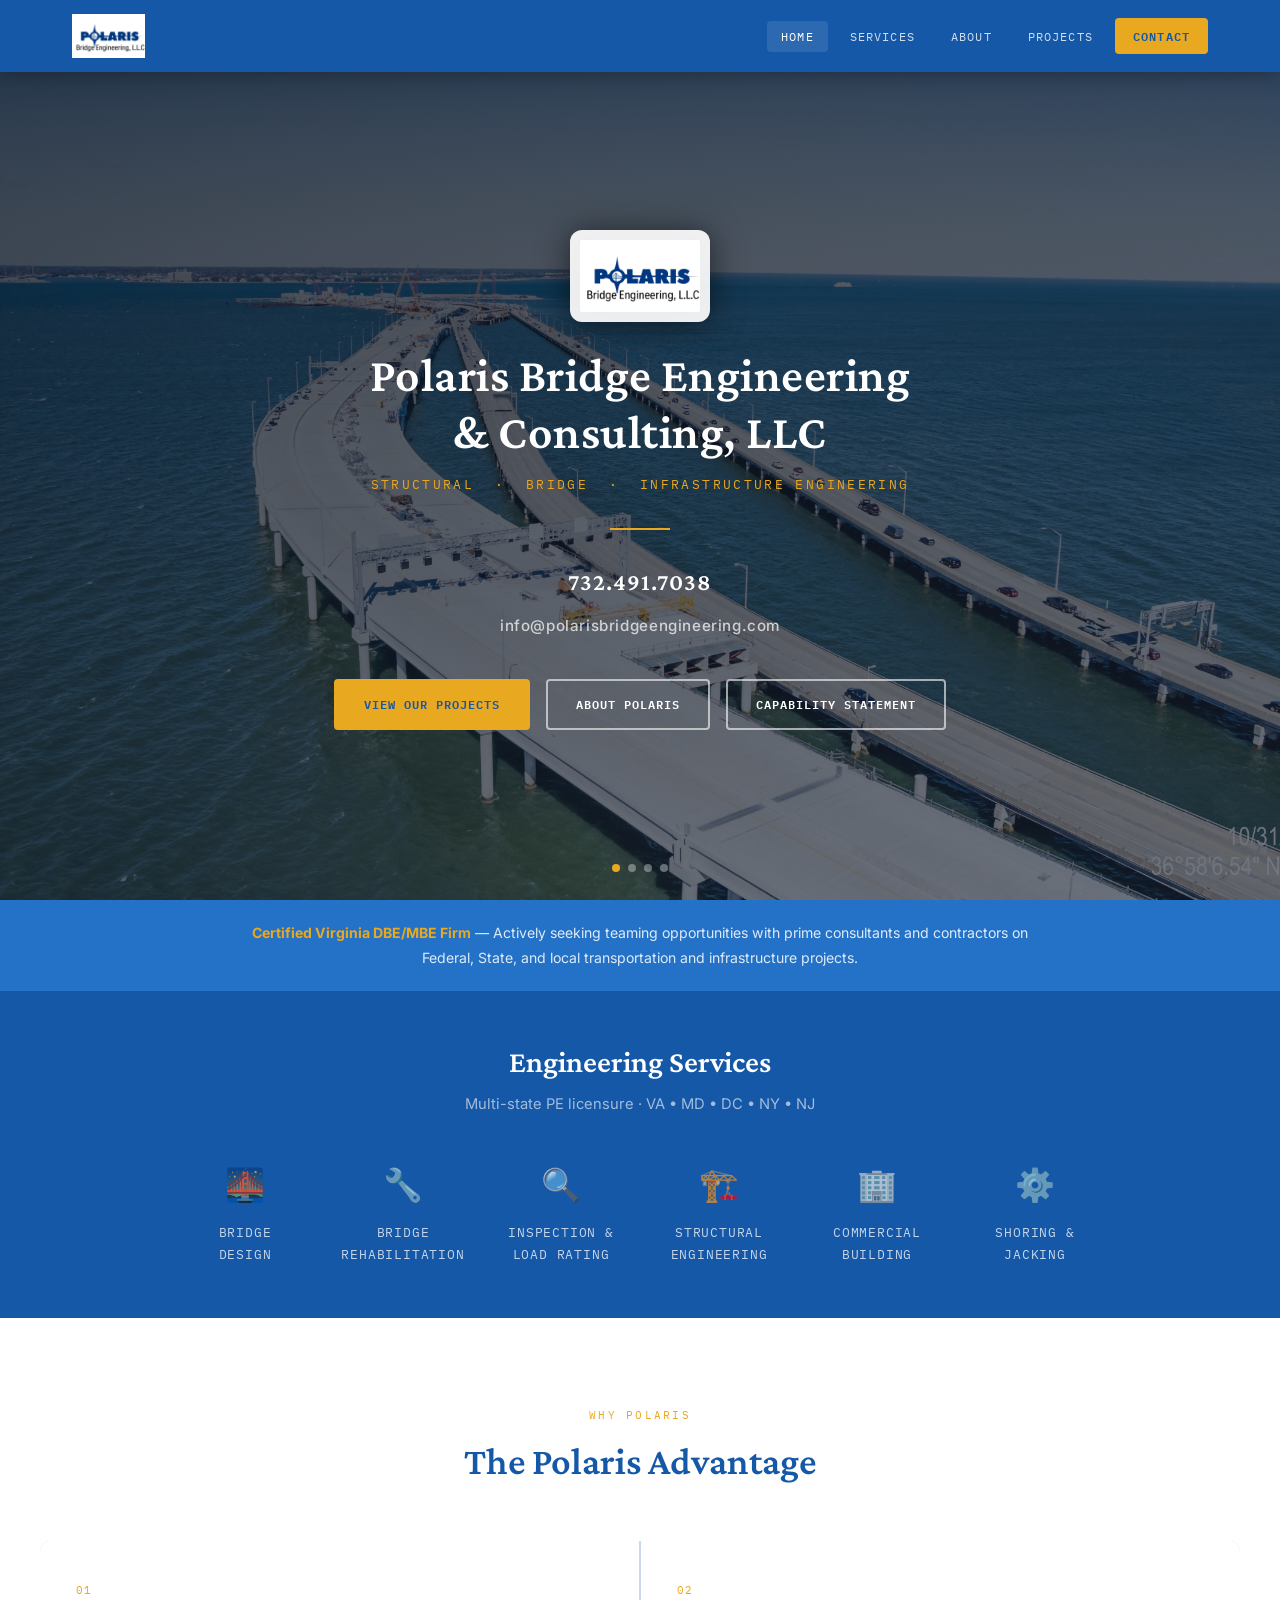
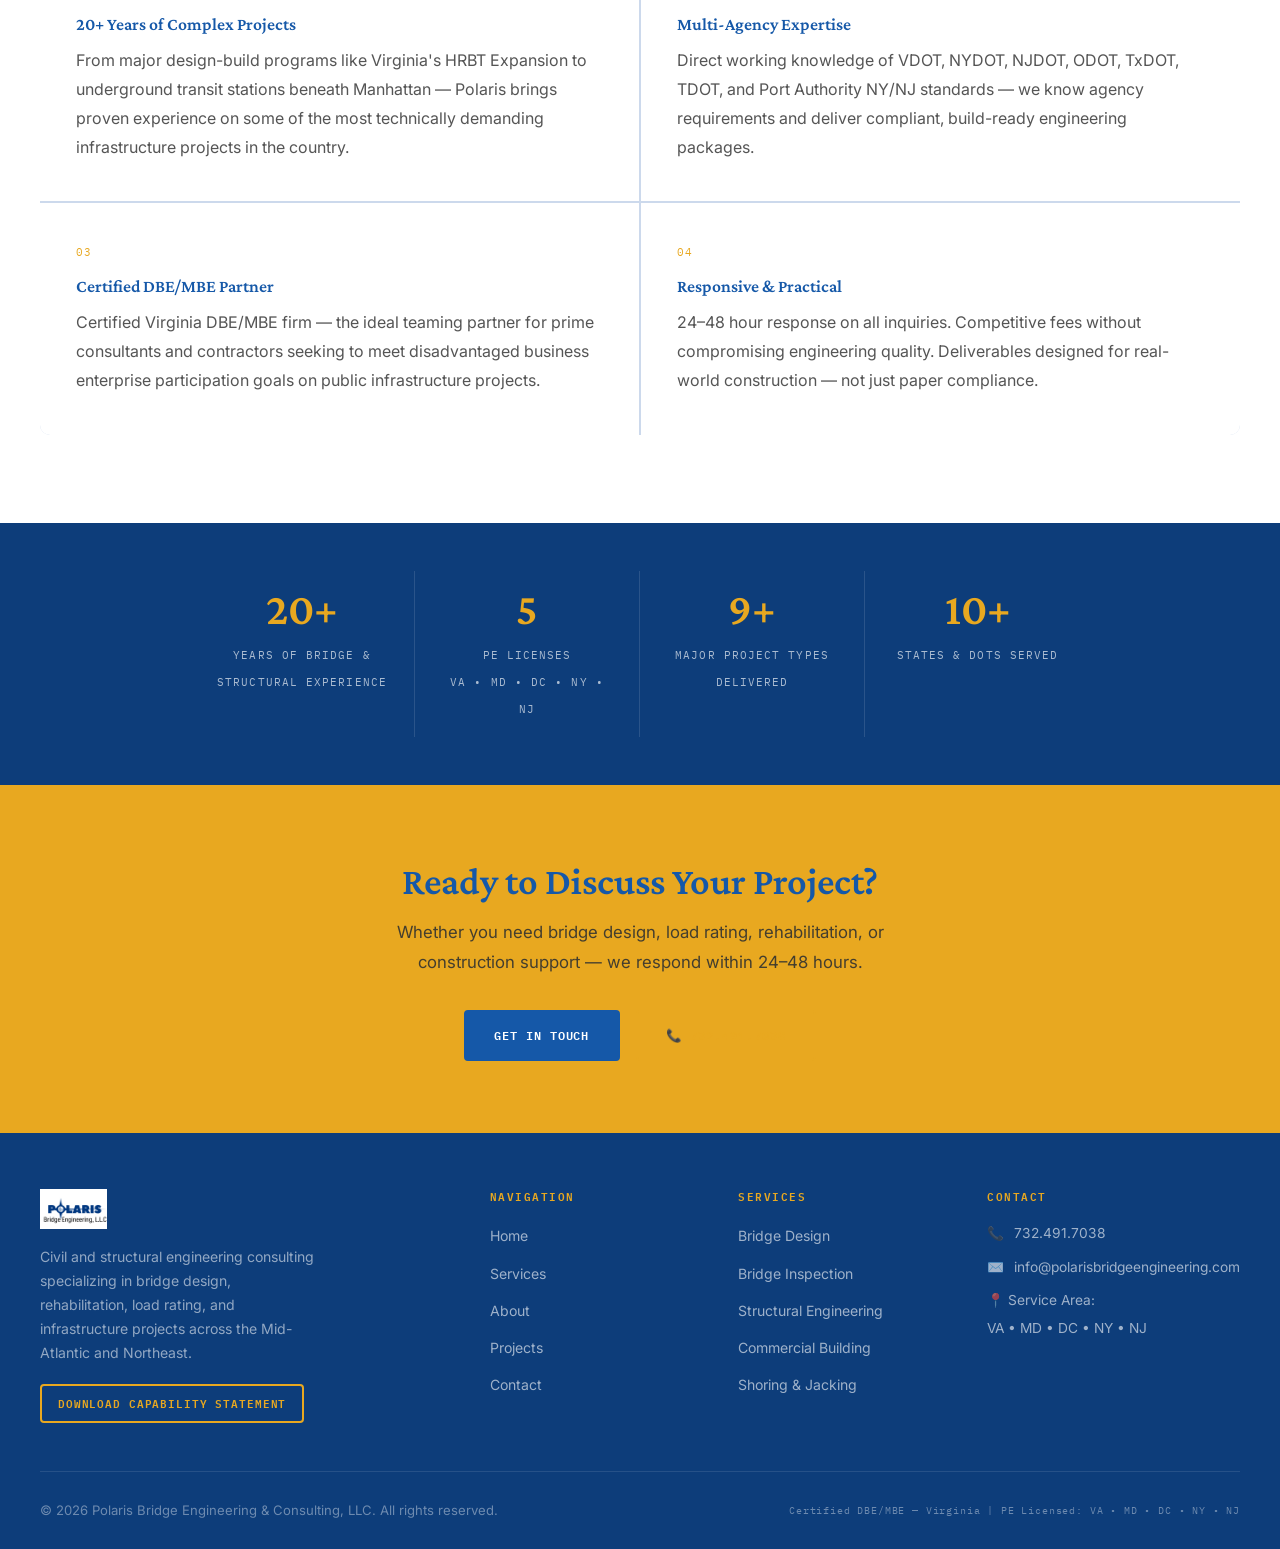
==== commit 84f66ad8: "Add files via upload" ====
--- a/index.html
+++ b/index.html
@@ -1,293 +1,436 @@
 <!DOCTYPE html>
 <html lang="en">
 <head>
-<meta charset="UTF-8">
-<meta name="viewport" content="width=device-width, initial-scale=1.0">
-<title>Bridge Engineering Consultant | Polaris Bridge Engineering</title>
-<meta name="description" content="Principal-led bridge design, rehabilitation, load rating, inspection support, and construction engineering for public infrastructure projects and teaming partners.">
-<link rel="canonical" href="https://www.polarisbridgeengineering.com/">
-<meta property="og:type" content="website">
-<meta property="og:site_name" content="Polaris Bridge Engineering LLC">
-<meta property="og:title" content="Bridge Engineering Consultant | Polaris Bridge Engineering">
-<meta property="og:description" content="Principal-led bridge design, rehabilitation, load rating, inspection support, and construction engineering for public infrastructure projects and teaming partners.">
-<meta property="og:url" content="https://www.polarisbridgeengineering.com/">
-<meta property="og:image" content="https://www.polarisbridgeengineering.com/polaris_logo.png">
-<link rel="preconnect" href="https://fonts.googleapis.com">
-<link rel="preconnect" href="https://fonts.gstatic.com" crossorigin>
-<link href="https://fonts.googleapis.com/css2?family=Archivo:wght@600;700&family=IBM+Plex+Mono:wght@400;500&family=Public+Sans:wght@400;600;700&display=swap" rel="stylesheet">
-<link rel="stylesheet" href="style.css">
-<script type="application/ld+json">
-{
-  "@context": "https://schema.org",
-  "@type": "ProfessionalService",
-  "name": "Polaris Bridge Engineering LLC",
-  "legalName": "Polaris Bridge Engineering LLC",
-  "url": "https://www.polarisbridgeengineering.com/",
-  "logo": "https://www.polarisbridgeengineering.com/polaris_logo.png",
-  "email": "info@polarisbridgeengineering.com",
-  "telephone": "+1-732-491-7038",
-  "founder": {
-    "@type": "Person",
-    "name": "Peng Chen",
-    "honorificSuffix": "P.E.",
-    "jobTitle": "Founder and Principal"
-  },
-  "address": {
-    "@type": "PostalAddress",
-    "addressRegion": "VA",
-    "addressCountry": "US"
-  },
-  "areaServed": ["Virginia", "Maryland", "District of Columbia", "New York", "New Jersey"],
-  "description": "Principal-led bridge design, rehabilitation, load rating, inspection support, structural assessment, and construction engineering for transportation agencies, prime consultants, and contractors.",
-  "contactPoint": {
-    "@type": "ContactPoint",
-    "contactType": "Project and teaming inquiries",
-    "email": "info@polarisbridgeengineering.com",
-    "telephone": "+1-732-491-7038"
-  }
-}
-</script>
-<!-- TODO before publish: add "sameAs": ["<LinkedIn company URL>"] to the JSON-LD above,
-     and NAICS/identifier fields only once verified. Structured data must match visible page content. -->
+<meta charset="utf-8"/>
+<meta name="viewport" content="width=device-width, initial-scale=1.0"/>
+<title>Polaris Bridge Engineering &amp; Consulting, LLC | Structural &amp; Bridge Engineering</title>
+<meta name="description" content="Polaris Bridge Engineering & Consulting, LLC — Licensed PE providing bridge design, rehabilitation, load rating, inspection, and structural engineering across VA, MD, DC, NY, and NJ."/>
+<link rel="preconnect" href="https://fonts.googleapis.com"/>
+<link crossorigin="" href="https://fonts.gstatic.com"/>
+<link href="https://fonts.googleapis.com/css2?family=IBM+Plex+Mono:wght@400;600&family=Crimson+Pro:ital,wght@0,300;0,400;0,600;1,400&family=Inter:wght@300;400;500;600&display=swap" rel="stylesheet"/>
+<link rel="stylesheet" href="styles.css"/>
+<style>
+/* ---- HERO SLIDESHOW ---- */
+.hero {
+  min-height: 100vh;
+  position: relative;
+  overflow: hidden;
+  display: flex;
+  align-items: center;
+  justify-content: center;
+}
+.slide {
+  position: absolute;
+  inset: 0;
+  background-size: cover;
+  background-position: center;
+  opacity: 0;
+  transition: opacity 1.4s ease-in-out;
+}
+.slide.active { opacity: 1; }
+.hero-overlay {
+  position: absolute;
+  inset: 0;
+  background: linear-gradient(160deg, rgba(10,18,28,0.78) 0%, rgba(26,35,50,0.62) 100%);
+  z-index: 1;
+}
+.hero-content {
+  position: relative;
+  z-index: 2;
+  text-align: center;
+  padding: 120px 32px 60px;
+  max-width: 900px;
+  width: 100%;
+  display: flex;
+  flex-direction: column;
+  align-items: center;
+}
+.hero-logo {
+  display: block;
+  width: 140px;
+  height: auto;
+  margin: 0 auto 24px;
+  filter: drop-shadow(0 2px 16px rgba(0,0,0,0.6));
+  background: rgba(255,255,255,0.92);
+  border-radius: 12px;
+  padding: 10px;
+}
+.hero-company {
+  font-family: 'Crimson Pro', serif;
+  font-size: clamp(1.8rem, 4vw, 3rem);
+  font-weight: 600;
+  color: var(--white);
+  letter-spacing: 0.01em;
+  margin-bottom: 12px;
+  line-height: 1.2;
+}
+.hero-tagline {
+  font-family: 'IBM Plex Mono', monospace;
+  font-size: clamp(0.65rem, 1.4vw, 0.82rem);
+  letter-spacing: 0.18em;
+  text-transform: uppercase;
+  color: var(--accent);
+  margin-bottom: 32px;
+}
+.hero-divider {
+  width: 60px;
+  height: 2px;
+  background: var(--accent);
+  margin: 0 auto 32px;
+}
+.hero-contact {
+  display: flex;
+  flex-direction: column;
+  align-items: center;
+  gap: 10px;
+  margin-bottom: 40px;
+}
+.hero-contact a {
+  color: rgba(255,255,255,0.88);
+  font-size: 1.1rem;
+  font-weight: 500;
+  letter-spacing: 0.04em;
+  text-decoration: none;
+  transition: color 0.2s;
+}
+.hero-contact a:hover { color: var(--accent); }
+.hero-contact .hero-phone {
+  font-family: 'Crimson Pro', serif;
+  font-size: 1.5rem;
+  font-weight: 600;
+  color: var(--white);
+}
+.hero-contact .hero-email {
+  font-size: 0.95rem;
+  color: rgba(255,255,255,0.72);
+}
+.hero-btns {
+  display: flex;
+  gap: 16px;
+  justify-content: center;
+  flex-wrap: wrap;
+}
+/* slide dots */
+.slide-dots {
+  position: absolute;
+  bottom: 28px;
+  left: 50%;
+  transform: translateX(-50%);
+  z-index: 3;
+  display: flex;
+  gap: 8px;
+}
+.dot {
+  width: 8px;
+  height: 8px;
+  border-radius: 50%;
+  background: rgba(255,255,255,0.35);
+  cursor: pointer;
+  transition: background 0.3s;
+}
+.dot.active { background: var(--accent); }
+
+/* ---- SERVICE STRIP ---- */
+.service-strip {
+  background: var(--primary);
+  padding: 52px 32px;
+}
+.service-strip-inner {
+  max-width: 1200px;
+  margin: 0 auto;
+  text-align: center;
+}
+.service-strip h2 {
+  color: var(--white);
+  font-size: clamp(1.3rem, 3vw, 1.9rem);
+  margin-bottom: 10px;
+}
+.service-strip .strip-sub {
+  color: rgba(255,255,255,0.6);
+  font-size: 0.92rem;
+  margin-bottom: 40px;
+}
+.service-icons {
+  display: flex;
+  flex-wrap: wrap;
+  justify-content: center;
+  gap: 32px 48px;
+}
+.svc-icon-item {
+  display: flex;
+  flex-direction: column;
+  align-items: center;
+  gap: 10px;
+  color: rgba(255,255,255,0.75);
+  font-size: 0.82rem;
+  font-family: 'IBM Plex Mono', monospace;
+  letter-spacing: 0.06em;
+  text-transform: uppercase;
+  max-width: 110px;
+  text-align: center;
+  transition: color 0.2s;
+  text-decoration: none;
+}
+.svc-icon-item:hover { color: var(--accent); }
+.svc-icon-item .ico { font-size: 2rem; }
+
+/* ---- WHY GRID ---- */
+.why-grid {
+  display: grid;
+  grid-template-columns: repeat(2, 1fr);
+  gap: 2px;
+  background: var(--border);
+  border-radius: var(--radius-lg);
+  overflow: hidden;
+}
+.why-item {
+  background: var(--white);
+  padding: 40px 36px;
+  transition: var(--transition);
+}
+.why-item:hover { background: var(--light); }
+.why-num {
+  font-family: 'IBM Plex Mono', monospace;
+  font-size: 0.7rem;
+  letter-spacing: 0.1em;
+  color: var(--accent);
+  margin-bottom: 14px;
+  display: block;
+}
+.why-item h3 { margin-bottom: 10px; font-size: 1.1rem; }
+
+/* DBE Banner */
+.dbe-banner {
+  background: var(--secondary);
+  padding: 20px 32px;
+  text-align: center;
+}
+.dbe-banner p {
+  color: rgba(255,255,255,0.85);
+  font-size: 0.88rem;
+  max-width: 800px;
+  margin: 0 auto;
+}
+.dbe-banner strong { color: var(--accent); }
+
+@media (max-width: 768px) {
+  .why-grid { grid-template-columns: 1fr; }
+  .hero-logo { width: 90px; }
+}
+</style>
 </head>
 <body>
 
-<header class="site-header">
-  <div class="wrap">
-    <a class="brand" href="index.html">
-      <img src="polaris_logo.png" alt="Polaris Bridge Engineering LLC logo">
-      <span class="brand-name">Polaris Bridge Engineering LLC
-        <small>Bridge · Structural · Infrastructure</small>
-      </span>
+<!-- Navigation -->
+<nav class="navbar">
+  <div class="nav-container">
+    <a href="index.html" class="nav-logo">
+      <img src="polaris_logo.png" alt="Polaris Bridge Engineering LLC"/>
     </a>
-    <input type="checkbox" id="nav-toggle" class="nav-toggle" aria-hidden="true">
-    <label for="nav-toggle" class="nav-toggle-label" aria-label="Open menu">☰</label>
-    <nav class="primary" aria-label="Primary">
-      <ul>
-        <li><a href="index.html" aria-current="page">Home</a></li>
-        <li><a href="services.html">Services</a></li>
-        <li><a href="experience.html">Experience</a></li>
-        <li><a href="about.html">About</a></li>
-        <li><a href="teaming.html">Teaming &amp; Qualifications</a></li>
-        <li><a href="contact.html">Contact</a></li>
-      </ul>
-    </nav>
-  </div>
-</header>
-
-<section class="hero">
-  <svg class="hero-art" viewBox="0 0 640 260" xmlns="http://www.w3.org/2000/svg" aria-hidden="true" fill="none" stroke="#182432" stroke-width="1">
-    <!-- deck & girder -->
-    <line x1="0" y1="80" x2="640" y2="80"/>
-    <line x1="0" y1="86" x2="640" y2="86" stroke-width="2.5"/>
-    <line x1="0" y1="104" x2="640" y2="104"/>
-    <!-- piers -->
-    <g stroke-width="1.2">
-      <path d="M110 104 L102 210 M110 104 L118 210 M96 210 L124 210 M92 216 L128 216"/>
-      <path d="M320 104 L312 210 M320 104 L328 210 M306 210 L334 210 M302 216 L338 216"/>
-      <path d="M530 104 L522 210 M530 104 L538 210 M516 210 L544 210 M512 216 L548 216"/>
-    </g>
-    <!-- grade line & hatch -->
-    <line x1="0" y1="228" x2="640" y2="228"/>
-    <g stroke-width=".7" opacity=".6">
-      <line x1="20" y1="228" x2="10" y2="240"/><line x1="60" y1="228" x2="50" y2="240"/>
-      <line x1="100" y1="228" x2="90" y2="240"/><line x1="140" y1="228" x2="130" y2="240"/>
-      <line x1="180" y1="228" x2="170" y2="240"/><line x1="220" y1="228" x2="210" y2="240"/>
-      <line x1="260" y1="228" x2="250" y2="240"/><line x1="300" y1="228" x2="290" y2="240"/>
-      <line x1="340" y1="228" x2="330" y2="240"/><line x1="380" y1="228" x2="370" y2="240"/>
-      <line x1="420" y1="228" x2="410" y2="240"/><line x1="460" y1="228" x2="450" y2="240"/>
-      <line x1="500" y1="228" x2="490" y2="240"/><line x1="540" y1="228" x2="530" y2="240"/>
-      <line x1="580" y1="228" x2="570" y2="240"/><line x1="620" y1="228" x2="610" y2="240"/>
-    </g>
-    <!-- span dimension line -->
-    <g stroke-width=".8" opacity=".7">
-      <line x1="110" y1="46" x2="320" y2="46"/>
-      <line x1="110" y1="40" x2="110" y2="52"/><line x1="320" y1="40" x2="320" y2="52"/>
-    </g>
-  </svg>
-  <div class="wrap">
-    <p class="eyebrow">Bridge • Structural • Infrastructure</p>
-    <h1>Bridge Engineering Expertise for Complex Infrastructure</h1>
-    <p class="lede">Polaris Bridge Engineering LLC provides principal-led bridge design, rehabilitation, load rating, inspection support, structural assessment, and construction engineering for transportation agencies, prime consultants, and contractors.</p>
-    <p class="proof-line">Virginia-Certified DBE/MBE Firm&nbsp;&nbsp;|&nbsp;&nbsp;PE Licensed in VA, MD, DC, NY &amp; NJ&nbsp;&nbsp;|&nbsp;&nbsp;20+ Years of Experience</p>
-    <div class="cta-row">
-      <a class="btn btn-primary" href="contact.html">Discuss a Project</a>
-      <a class="btn btn-secondary" href="experience.html">View Experience</a>
-      <a class="text-link" href="Polaris_Capability_Statement.pdf">Download Capability Statement</a>
-    </div>
-  </div>
+    <button class="nav-toggle" onclick="this.nextElementSibling.classList.toggle('open')" aria-label="Menu">☰</button>
+    <ul class="nav-menu">
+      <li><a href="index.html" class="active">Home</a></li>
+      <li><a href="services.html">Services</a></li>
+      <li><a href="about.html">About</a></li>
+      <li><a href="projects.html">Projects</a></li>
+      <li><a href="contact.html" class="nav-cta">Contact</a></li>
+    </ul>
+  </div>
+</nav>
+
+<!-- Hero Slideshow -->
+<section class="hero" id="hero">
+  <div class="slide active" style="background-image:url('Home%20page%20Photo-1%20large.jpg')"></div>
+  <div class="slide" style="background-image:url('Home%20page%20photo-2%20large.webp')"></div>
+  <div class="slide" style="background-image:url('Home%20page%20photo-3%20large.webp')"></div>
+  <div class="slide" style="background-image:url('Home%20page%20Photo-4%20large.jpg')"></div>
+  <div class="hero-overlay"></div>
+
+  <div class="hero-content">
+    <img src="polaris_logo.png" alt="Polaris Bridge Engineering" class="hero-logo"/>
+    <h1 class="hero-company">Polaris Bridge Engineering<br/>&amp; Consulting, LLC</h1>
+    <p class="hero-tagline">Structural &nbsp;·&nbsp; Bridge &nbsp;·&nbsp; Infrastructure Engineering</p>
+    <div class="hero-divider"></div>
+    <div class="hero-contact">
+      <a href="tel:7324917038" class="hero-phone">732.491.7038</a>
+      <a href="mailto:info@polarisbridgeengineering.com" class="hero-email">info@polarisbridgeengineering.com</a>
+    </div>
+    <div class="hero-btns">
+      <a href="projects.html" class="btn btn-primary">View Our Projects</a>
+      <a href="about.html" class="btn btn-secondary">About Polaris</a>
+      <a href="Polaris_Capability_Statement.pdf" class="btn btn-secondary" download>Capability Statement</a>
+    </div>
+  </div>
+
+  <div class="slide-dots" id="dots"></div>
 </section>
 
-<section class="block">
-  <div class="wrap">
-    <div class="sheet-head">
-      <span class="sheet-code">S-101 / Core Services</span>
-      <h2>Focused Engineering Support Across the Bridge Lifecycle</h2>
-      <hr class="sheet-rule">
-      <p class="sub">From preliminary evaluation through final design and construction support, Polaris helps project teams solve complex bridge and structural challenges with practical, well-documented engineering.</p>
-    </div>
-    <div class="grid-4">
-      <div class="card">
-        <h3>Bridge Design &amp; Rehabilitation</h3>
-        <p>Design and analysis for new bridges, replacements, widenings, staged construction, and rehabilitation of steel, prestressed concrete, and cast-in-place concrete structures.</p>
-        <a class="text-link" href="services.html#design">Explore service →</a>
-      </div>
-      <div class="card">
-        <h3>Load Rating &amp; Inspection Support</h3>
-        <p>LRFR and LFR load rating, condition assessment, inspection support, posting evaluation, and clear documentation aligned with AASHTO MBE and owner requirements.</p>
-        <a class="text-link" href="services.html#rating">Explore service →</a>
-      </div>
-      <div class="card">
-        <h3>Construction Engineering</h3>
-        <p>Temporary works, jacking and blocking, erection-stage analysis, constructability review, shop drawing review, and construction-phase engineering support.</p>
-        <a class="text-link" href="services.html#construction">Explore service →</a>
-      </div>
-      <div class="card">
-        <h3>Structural Assessment &amp; Facility Engineering</h3>
-        <p>Condition assessment, repair recommendations, equipment support framing, structural modifications, retaining walls, and transportation-facility structures.</p>
-        <a class="text-link" href="services.html#assessment">Explore service →</a>
+<!-- DBE Notice -->
+<div class="dbe-banner">
+  <p><strong>Certified Virginia DBE/MBE Firm</strong> — Actively seeking teaming opportunities with prime consultants and contractors on Federal, State, and local transportation and infrastructure projects.</p>
+</div>
+
+<!-- Services Strip -->
+<div class="service-strip">
+  <div class="service-strip-inner">
+    <h2>Engineering Services</h2>
+    <p class="strip-sub">Multi-state PE licensure · VA • MD • DC • NY • NJ</p>
+    <div class="service-icons">
+      <a href="services.html#bridge" class="svc-icon-item">
+        <span class="ico">🌉</span>Bridge Design
+      </a>
+      <a href="services.html#bridge" class="svc-icon-item">
+        <span class="ico">🔧</span>Bridge Rehabilitation
+      </a>
+      <a href="services.html#inspection" class="svc-icon-item">
+        <span class="ico">🔍</span>Inspection &amp; Load Rating
+      </a>
+      <a href="services.html#structural" class="svc-icon-item">
+        <span class="ico">🏗️</span>Structural Engineering
+      </a>
+      <a href="services.html#commercial" class="svc-icon-item">
+        <span class="ico">🏢</span>Commercial Building
+      </a>
+      <a href="services.html#construction" class="svc-icon-item">
+        <span class="ico">⚙️</span>Shoring &amp; Jacking
+      </a>
+    </div>
+  </div>
+</div>
+
+<!-- Why Choose Us -->
+<section class="section">
+  <div class="section-inner">
+    <div class="section-header">
+      <span class="section-label">Why Polaris</span>
+      <h2>The Polaris Advantage</h2>
+    </div>
+    <div class="why-grid">
+      <div class="why-item">
+        <span class="why-num">01</span>
+        <h3>20+ Years of Complex Projects</h3>
+        <p>From major design-build programs like Virginia's HRBT Expansion to underground transit stations beneath Manhattan — Polaris brings proven experience on some of the most technically demanding infrastructure projects in the country.</p>
+      </div>
+      <div class="why-item">
+        <span class="why-num">02</span>
+        <h3>Multi-Agency Expertise</h3>
+        <p>Direct working knowledge of VDOT, NYDOT, NJDOT, ODOT, TxDOT, TDOT, and Port Authority NY/NJ standards — we know agency requirements and deliver compliant, build-ready engineering packages.</p>
+      </div>
+      <div class="why-item">
+        <span class="why-num">03</span>
+        <h3>Certified DBE/MBE Partner</h3>
+        <p>Certified Virginia DBE/MBE firm — the ideal teaming partner for prime consultants and contractors seeking to meet disadvantaged business enterprise participation goals on public infrastructure projects.</p>
+      </div>
+      <div class="why-item">
+        <span class="why-num">04</span>
+        <h3>Responsive &amp; Practical</h3>
+        <p>24–48 hour response on all inquiries. Competitive fees without compromising engineering quality. Deliverables designed for real-world construction — not just paper compliance.</p>
       </div>
     </div>
   </div>
 </section>
 
-<section class="block alt">
-  <div class="wrap">
-    <div class="sheet-head">
-      <span class="sheet-code">S-102 / Perspective</span>
-      <h2>Engineering Informed by Design, Construction, and Ownership</h2>
-      <hr class="sheet-rule">
-    </div>
-    <div class="prose">
-      <p>Peng Chen, P.E., has worked as a structural designer, construction engineer, consulting engineer, and owner's representative. That experience gives Polaris a practical understanding of how technical decisions affect design coordination, construction sequencing, review requirements, maintenance, and long-term performance.</p>
-      <p>Every assignment receives direct principal involvement, with an emphasis on clear calculations, coordinated deliverables, constructibility, and timely communication.</p>
-    </div>
+<!-- Stats Bar -->
+<div class="stats-bar">
+  <div class="stats-bar-inner">
+    <div class="stat-item">
+      <span class="stat-number">20+</span>
+      <span class="stat-label">Years of Bridge &amp; Structural Experience</span>
+    </div>
+    <div class="stat-item">
+      <span class="stat-number">5</span>
+      <span class="stat-label">PE Licenses<br/>VA • MD • DC • NY • NJ</span>
+    </div>
+    <div class="stat-item">
+      <span class="stat-number">9+</span>
+      <span class="stat-label">Major Project Types Delivered</span>
+    </div>
+    <div class="stat-item">
+      <span class="stat-number">10+</span>
+      <span class="stat-label">States &amp; DOTs Served</span>
+    </div>
+  </div>
+</div>
+
+<!-- CTA -->
+<section class="cta-banner">
+  <h2>Ready to Discuss Your Project?</h2>
+  <p>Whether you need bridge design, load rating, rehabilitation, or construction support — we respond within 24–48 hours.</p>
+  <div style="display:flex;gap:16px;justify-content:center;flex-wrap:wrap;">
+    <a href="contact.html" class="btn btn-primary">Get In Touch</a>
+    <a href="tel:7324917038" class="btn btn-accent-outline">📞 732.491.7038</a>
   </div>
 </section>
 
-<section class="block">
-  <div class="wrap">
-    <div class="sheet-head">
-      <span class="sheet-code">S-103 / Representative Experience</span>
-      <h2>Experience on Major Bridge and Transit Programs</h2>
-      <hr class="sheet-rule">
-      <p class="sub">Peng's representative experience includes complex highway, rail, transit, and facility assignments performed during his career before and after founding Polaris.</p>
-    </div>
-    <div class="grid-2">
-      <div class="card">
-        <span class="kicker">Virginia</span>
-        <h3>Hampton Roads Bridge-Tunnel Expansion</h3>
-        <p>Bridge and structural design experience on a major design-build program, including trestle and related corridor structures.</p>
-      </div>
-      <div class="card">
-        <span class="kicker">New York</span>
-        <h3>East Side Access / Grand Central Madison</h3>
-        <p>Lead structural engineering experience for a major underground LIRR station design submission within a deep Manhattan cavern.</p>
-      </div>
-      <div class="card">
-        <span class="kicker">Multi-State</span>
-        <h3>Multi-State Bridge Programs</h3>
-        <p>Bridge design, rehabilitation, inspection, and load-rating experience involving VDOT, NYSDOT, NJDOT, ODOT, TxDOT, TDOT, transit agencies, railroads, and major public owners.</p>
-      </div>
-      <div class="card">
-        <span class="kicker">Full Portfolio</span>
-        <h3>Polaris Assignments &amp; Case Studies</h3>
-        <p>Role-based case studies distinguishing Polaris assignments from the principal's prior experience.</p>
-        <a class="text-link" href="experience.html">View experience →</a>
-      </div>
-    </div>
-    <div class="attribution">
-      <strong>Attribution Note</strong>
-      Representative experience includes work performed by Peng Chen, P.E. while employed by other organizations before the formation of Polaris Bridge Engineering LLC. Project and agency names identify professional experience and do not imply current affiliation or endorsement.
-    </div>
-  </div>
-</section>
-
-<section class="block alt">
-  <div class="wrap">
-    <div class="sheet-head">
-      <span class="sheet-code">S-104 / Why Polaris</span>
-      <h2>A Specialized Partner for Demanding Assignments</h2>
-      <hr class="sheet-rule">
-    </div>
-    <div class="feature-list">
-      <p><strong>Direct principal involvement.</strong> Senior technical attention from scope development through final deliverables.</p>
-      <p><strong>Bridge-focused expertise.</strong> Deep experience with steel, prestressed concrete, composite, substructure, foundation, and rehabilitation systems.</p>
-      <p><strong>Lifecycle perspective.</strong> Solutions developed with design intent, construction sequence, inspection access, durability, and maintenance in mind.</p>
-      <p><strong>Flexible teaming support.</strong> Responsive support for task orders, surge needs, specialty analysis, independent review, and construction-phase assignments.</p>
-    </div>
-  </div>
-</section>
-
-<section class="block">
-  <div class="wrap">
-    <div class="sheet-head">
-      <span class="sheet-code">S-105 / Teaming</span>
-      <h2>A Technical DBE/MBE Partner — Not Just a Participation Number</h2>
-      <hr class="sheet-rule">
-    </div>
-    <div class="prose">
-      <p>Polaris supports prime consultants and contractors with senior-level bridge and structural engineering capacity. The firm is positioned for focused scopes, task-order support, specialty calculations, design production, independent review, field evaluation, and construction engineering.</p>
-      <p>Virginia DBE/MBE certification provides an additional teaming benefit, while the primary value remains experienced, accountable technical delivery.</p>
-      <p><a class="text-link" href="teaming.html">Teaming &amp; qualifications for prime consultants →</a></p>
-    </div>
-  </div>
-</section>
-
-<section class="cta-band">
-  <div class="wrap">
-    <h2>Let's Discuss Your Project or Teaming Need</h2>
-    <p>Share the project location, anticipated scope, schedule, and the support you need. Polaris will respond with a focused discussion of approach, availability, and next steps.</p>
-    <div class="cta-row">
-      <a class="btn btn-primary" href="contact.html">Start a Project Conversation</a>
-      <a class="btn btn-secondary" href="Polaris_Capability_Statement.pdf">Download Capability Statement</a>
-    </div>
-  </div>
-</section>
-
-<footer class="site-footer">
-  <div class="wrap">
+<!-- Footer -->
+<footer class="footer">
+  <div class="footer-inner">
     <div class="footer-grid">
       <div>
-        <h4>Polaris Bridge Engineering LLC</h4>
-        <p>Principal-led bridge design, rehabilitation, load rating, inspection support, structural assessment, and construction engineering for transportation agencies, prime consultants, contractors, and facility owners.</p>
-      </div>
-      <div>
+        <div class="footer-logo"><img src="polaris_logo.png" alt="Polaris Bridge Engineering"/></div>
+        <p class="footer-desc">Civil and structural engineering consulting specializing in bridge design, rehabilitation, load rating, and infrastructure projects across the Mid-Atlantic and Northeast.</p>
+        <a href="Polaris_Capability_Statement.pdf" class="btn btn-accent-outline" style="font-size:0.68rem;padding:8px 16px;" download>Download Capability Statement</a>
+      </div>
+      <div class="footer-col">
         <h4>Navigation</h4>
         <ul>
           <li><a href="index.html">Home</a></li>
           <li><a href="services.html">Services</a></li>
-          <li><a href="experience.html">Experience</a></li>
           <li><a href="about.html">About</a></li>
-          <li><a href="teaming.html">Teaming &amp; Qualifications</a></li>
+          <li><a href="projects.html">Projects</a></li>
           <li><a href="contact.html">Contact</a></li>
         </ul>
       </div>
-      <div>
+      <div class="footer-col">
         <h4>Services</h4>
         <ul>
-          <li><a href="services.html#design">Bridge Design &amp; Rehabilitation</a></li>
-          <li><a href="services.html#rating">Load Rating &amp; Inspection</a></li>
-          <li><a href="services.html#construction">Construction Engineering</a></li>
-          <li><a href="services.html#assessment">Structural Assessment</a></li>
+          <li><a href="services.html#bridge">Bridge Design</a></li>
+          <li><a href="services.html#inspection">Bridge Inspection</a></li>
+          <li><a href="services.html#structural">Structural Engineering</a></li>
+          <li><a href="services.html#commercial">Commercial Building</a></li>
+          <li><a href="services.html#construction">Shoring &amp; Jacking</a></li>
         </ul>
       </div>
-      <div>
+      <div class="footer-col">
         <h4>Contact</h4>
-        <ul>
-          <li><a href="mailto:info@polarisbridgeengineering.com">info@polarisbridgeengineering.com</a></li>
-          <li><a href="tel:+17324917038">732-491-7038</a></li>
-          <li>Based in Northern Virginia</li>
-          <li><a href="Polaris_Capability_Statement.pdf">Capability Statement (PDF)</a></li>
-        </ul>
-      </div>
-    </div>
-    <div class="footer-legal">
-      <span>© 2026 Polaris Bridge Engineering LLC. All rights reserved.</span>
-      <span>Virginia-Certified DBE/MBE Firm | PE Licensed: VA • MD • DC • NY • NJ</span>
+        <div class="footer-contact-item">📞 <a href="tel:7324917038">732.491.7038</a></div>
+        <div class="footer-contact-item">✉️ <a href="mailto:info@polarisbridgeengineering.com">info@polarisbridgeengineering.com</a></div>
+        <div class="footer-contact-item" style="flex-direction:column;gap:4px;">
+          <span>📍 Service Area:</span>
+          <span>VA • MD • DC • NY • NJ</span>
+        </div>
+      </div>
+    </div>
+    <div class="footer-bottom">
+      <p class="footer-copyright">© 2026 Polaris Bridge Engineering &amp; Consulting, LLC. All rights reserved.</p>
+      <span class="footer-certs">Certified DBE/MBE — Virginia | PE Licensed: VA • MD • DC • NY • NJ</span>
     </div>
   </div>
 </footer>
+
+<script>
+// Slideshow
+const slides = document.querySelectorAll('.slide');
+const dotsEl = document.getElementById('dots');
+let cur = 0;
+
+slides.forEach((_, i) => {
+  const d = document.createElement('div');
+  d.className = 'dot' + (i === 0 ? ' active' : '');
+  d.onclick = () => goTo(i);
+  dotsEl.appendChild(d);
+});
+
+function goTo(n) {
+  slides[cur].classList.remove('active');
+  dotsEl.children[cur].classList.remove('active');
+  cur = (n + slides.length) % slides.length;
+  slides[cur].classList.add('active');
+  dotsEl.children[cur].classList.add('active');
+}
+
+setInterval(() => goTo(cur + 1), 5000);
+</script>
 
 </body>
 </html>
--- a/styles.css
+++ b/styles.css
@@ -0,0 +1,678 @@
+/* ============================================================
+   POLARIS BRIDGE ENGINEERING LLC — Shared Stylesheet
+   ============================================================ */
+
+@import url('https://fonts.googleapis.com/css2?family=IBM+Plex+Mono:wght@400;600&family=Crimson+Pro:ital,wght@0,300;0,400;0,600;1,400&family=Inter:wght@300;400;500;600&display=swap');
+
+/* --- Variables --- */
+:root {
+  --primary:       #1558a8;
+  --primary-dark:  #0d3d7a;
+  --secondary:     #2472c8;
+  --accent:        #e8a820;
+  --accent-light:  #f5c84a;
+  --light:         #f0f5fc;
+  --white:         #ffffff;
+  --text:          #2a2a2a;
+  --text-light:    #555555;
+  --border:        #ccd9ec;
+  --shadow:        0 4px 20px rgba(0,0,0,0.08);
+  --shadow-lg:     0 12px 48px rgba(0,0,0,0.14);
+  --radius:        4px;
+  --radius-lg:     10px;
+  --transition:    all 0.3s ease;
+  --nav-height:    72px;
+}
+
+/* --- Reset --- */
+*, *::before, *::after { box-sizing: border-box; margin: 0; padding: 0; }
+html { scroll-behavior: smooth; }
+body {
+  font-family: 'Inter', sans-serif;
+  color: var(--text);
+  background: var(--white);
+  line-height: 1.7;
+  font-size: 16px;
+}
+img { max-width: 100%; height: auto; display: block; }
+a { color: inherit; text-decoration: none; }
+ul { list-style: none; }
+
+/* --- Typography --- */
+h1, h2, h3, h4 {
+  font-family: 'Crimson Pro', serif;
+  font-weight: 600;
+  line-height: 1.25;
+  color: var(--primary);
+}
+h1 { font-size: clamp(2rem, 5vw, 3.2rem); }
+h2 { font-size: clamp(1.6rem, 3vw, 2.4rem); }
+h3 { font-size: clamp(1.2rem, 2vw, 1.5rem); }
+p  { color: var(--text-light); line-height: 1.8; }
+
+/* --- Buttons --- */
+.btn {
+  display: inline-flex;
+  align-items: center;
+  gap: 8px;
+  padding: 13px 28px;
+  border-radius: var(--radius);
+  font-family: 'IBM Plex Mono', monospace;
+  font-size: 0.78rem;
+  font-weight: 600;
+  letter-spacing: 0.08em;
+  text-transform: uppercase;
+  cursor: pointer;
+  border: 2px solid transparent;
+  transition: var(--transition);
+  white-space: nowrap;
+}
+.btn-primary { background: var(--accent); color: var(--primary); border-color: var(--accent); }
+.btn-primary:hover { background: var(--accent-light); border-color: var(--accent-light); transform: translateY(-2px); }
+.btn-secondary { background: transparent; color: var(--white); border-color: rgba(255,255,255,0.6); }
+.btn-secondary:hover { background: rgba(255,255,255,0.15); border-color: var(--white); }
+.btn-outline { background: transparent; color: var(--primary); border-color: var(--primary); }
+.btn-outline:hover { background: var(--primary); color: var(--white); }
+.btn-accent-outline { background: transparent; color: var(--accent); border-color: var(--accent); }
+.btn-accent-outline:hover { background: var(--accent); color: var(--primary); }
+
+/* --- Navigation --- */
+.navbar {
+  position: fixed;
+  top: 0; left: 0; right: 0;
+  z-index: 1000;
+  background: var(--primary);
+  height: var(--nav-height);
+  display: flex;
+  align-items: center;
+  box-shadow: 0 2px 20px rgba(0,0,0,0.3);
+}
+.nav-container {
+  max-width: 1200px;
+  width: 100%;
+  margin: 0 auto;
+  padding: 0 32px;
+  display: flex;
+  align-items: center;
+  justify-content: space-between;
+}
+.nav-logo img { height: 44px; width: auto; }
+.nav-logo span {
+  font-family: 'Crimson Pro', serif;
+  font-size: 1.1rem;
+  color: var(--white);
+  font-weight: 600;
+}
+.nav-menu {
+  display: flex;
+  align-items: center;
+  gap: 8px;
+}
+.nav-menu li a {
+  font-family: 'IBM Plex Mono', monospace;
+  font-size: 0.72rem;
+  letter-spacing: 0.1em;
+  text-transform: uppercase;
+  color: rgba(255,255,255,0.8);
+  padding: 8px 14px;
+  border-radius: var(--radius);
+  transition: var(--transition);
+}
+.nav-menu li a:hover,
+.nav-menu li a.active { color: var(--white); background: rgba(255,255,255,0.1); }
+.nav-menu li a.nav-cta {
+  background: var(--accent);
+  color: var(--primary);
+  font-weight: 600;
+  padding: 8px 18px;
+}
+.nav-menu li a.nav-cta:hover { background: var(--accent-light); }
+.nav-toggle {
+  display: none;
+  background: none;
+  border: none;
+  color: var(--white);
+  font-size: 1.5rem;
+  cursor: pointer;
+  padding: 4px;
+}
+
+/* --- Page offset for fixed nav --- */
+.page-offset { padding-top: var(--nav-height); }
+
+/* --- Page Hero (inner pages) --- */
+.page-hero {
+  background: var(--primary);
+  padding: 72px 32px 64px;
+  text-align: center;
+  position: relative;
+  overflow: hidden;
+}
+.page-hero::before {
+  content: '';
+  position: absolute;
+  inset: 0;
+  background: url('bridge_design.jpg') center/cover no-repeat;
+  opacity: 0.08;
+}
+.page-hero-inner { position: relative; max-width: 800px; margin: 0 auto; }
+.page-hero-label {
+  font-family: 'IBM Plex Mono', monospace;
+  font-size: 0.72rem;
+  letter-spacing: 0.18em;
+  text-transform: uppercase;
+  color: var(--accent);
+  display: block;
+  margin-bottom: 12px;
+}
+.page-hero h1 { color: var(--white); margin-bottom: 16px; }
+.page-hero p { color: rgba(255,255,255,0.72); font-size: 1.1rem; max-width: 600px; margin: 0 auto; }
+
+/* --- Sections --- */
+.section { padding: 88px 32px; }
+.section-alt { background: var(--light); }
+.section-dark { background: var(--primary); }
+.section-inner { max-width: 1200px; margin: 0 auto; }
+.section-header { text-align: center; margin-bottom: 56px; }
+.section-label {
+  font-family: 'IBM Plex Mono', monospace;
+  font-size: 0.7rem;
+  letter-spacing: 0.2em;
+  text-transform: uppercase;
+  color: var(--accent);
+  display: block;
+  margin-bottom: 12px;
+}
+.section-header h2 { margin-bottom: 16px; }
+.section-header p { max-width: 600px; margin: 0 auto; font-size: 1.05rem; }
+
+/* --- Grids --- */
+.grid-3 { display: grid; grid-template-columns: repeat(3, 1fr); gap: 28px; }
+.grid-2 { display: grid; grid-template-columns: repeat(2, 1fr); gap: 40px; }
+.grid-4 { display: grid; grid-template-columns: repeat(4, 1fr); gap: 24px; }
+.grid-auto { display: grid; grid-template-columns: repeat(auto-fill, minmax(320px, 1fr)); gap: 28px; }
+
+/* --- Cards --- */
+.card {
+  background: var(--white);
+  border-radius: var(--radius-lg);
+  overflow: hidden;
+  box-shadow: var(--shadow);
+  transition: var(--transition);
+}
+.card:hover { transform: translateY(-4px); box-shadow: var(--shadow-lg); }
+.card-image {
+  width: 100%;
+  height: 220px;
+  object-fit: cover;
+}
+.card-body { padding: 28px; }
+.card-tag {
+  font-family: 'IBM Plex Mono', monospace;
+  font-size: 0.68rem;
+  letter-spacing: 0.12em;
+  text-transform: uppercase;
+  color: var(--accent);
+  display: block;
+  margin-bottom: 10px;
+}
+.card h3 { margin-bottom: 10px; font-size: 1.15rem; }
+.card p { font-size: 0.92rem; }
+.card-link {
+  display: inline-block;
+  margin-top: 16px;
+  font-family: 'IBM Plex Mono', monospace;
+  font-size: 0.72rem;
+  letter-spacing: 0.08em;
+  text-transform: uppercase;
+  color: var(--accent);
+  font-weight: 600;
+}
+.card-link:hover { text-decoration: underline; }
+
+/* --- Project Cards (with overlay) --- */
+.project-card {
+  position: relative;
+  border-radius: var(--radius-lg);
+  overflow: hidden;
+  box-shadow: var(--shadow);
+  cursor: pointer;
+  display: block;
+}
+.project-card img {
+  width: 100%;
+  height: 260px;
+  object-fit: cover;
+  transition: transform 0.4s ease;
+}
+.project-card:hover img { transform: scale(1.06); }
+.project-overlay {
+  position: absolute;
+  inset: 0;
+  background: linear-gradient(to top, rgba(15,25,34,0.92) 0%, rgba(15,25,34,0.2) 60%, transparent 100%);
+  display: flex;
+  flex-direction: column;
+  justify-content: flex-end;
+  padding: 24px;
+  transition: var(--transition);
+}
+.project-card:hover .project-overlay { background: linear-gradient(to top, rgba(15,25,34,0.96) 0%, rgba(15,25,34,0.5) 60%, rgba(15,25,34,0.1) 100%); }
+.project-cat {
+  font-family: 'IBM Plex Mono', monospace;
+  font-size: 0.66rem;
+  letter-spacing: 0.14em;
+  text-transform: uppercase;
+  color: var(--accent);
+  margin-bottom: 6px;
+}
+.project-overlay h3 { color: var(--white); font-size: 1.05rem; margin-bottom: 6px; }
+.project-overlay p {
+  color: rgba(255,255,255,0.75);
+  font-size: 0.86rem;
+  line-height: 1.5;
+  max-height: 0;
+  overflow: hidden;
+  transition: max-height 0.3s ease;
+}
+.project-card:hover .project-overlay p { max-height: 80px; }
+
+/* --- Stats Bar --- */
+.stats-bar {
+  background: var(--primary-dark);
+  padding: 48px 32px;
+  display: flex;
+  justify-content: center;
+  gap: 0;
+}
+.stats-bar-inner {
+  max-width: 900px;
+  width: 100%;
+  display: grid;
+  grid-template-columns: repeat(4, 1fr);
+  gap: 0;
+}
+.stat-item {
+  text-align: center;
+  padding: 16px 24px;
+  border-right: 1px solid rgba(255,255,255,0.12);
+}
+.stat-item:last-child { border-right: none; }
+.stat-number {
+  display: block;
+  font-family: 'Crimson Pro', serif;
+  font-size: 2.8rem;
+  font-weight: 600;
+  color: var(--accent);
+  line-height: 1;
+  margin-bottom: 8px;
+}
+.stat-label {
+  font-family: 'IBM Plex Mono', monospace;
+  font-size: 0.68rem;
+  letter-spacing: 0.1em;
+  text-transform: uppercase;
+  color: rgba(255,255,255,0.65);
+  line-height: 1.5;
+}
+
+/* --- Service Section (alternating) --- */
+.service-block {
+  display: grid;
+  grid-template-columns: 1fr 1fr;
+  gap: 64px;
+  align-items: center;
+  max-width: 1200px;
+  margin: 0 auto;
+  padding: 72px 32px;
+}
+.service-block.reverse { direction: rtl; }
+.service-block.reverse > * { direction: ltr; }
+.service-block-img {
+  width: 100%;
+  height: 380px;
+  object-fit: cover;
+  border-radius: var(--radius-lg);
+  box-shadow: var(--shadow-lg);
+}
+.service-block-content .section-label { text-align: left; }
+.service-block-content h2 { margin-bottom: 20px; }
+.service-block-content p { margin-bottom: 24px; }
+.service-list { margin: 20px 0 28px; }
+.service-list li {
+  display: flex;
+  align-items: flex-start;
+  gap: 12px;
+  padding: 8px 0;
+  border-bottom: 1px solid var(--border);
+  font-size: 0.95rem;
+  color: var(--text-light);
+}
+.service-list li::before {
+  content: '→';
+  color: var(--accent);
+  font-weight: 600;
+  flex-shrink: 0;
+  margin-top: 2px;
+}
+
+/* --- About / Bio --- */
+.bio-grid {
+  display: grid;
+  grid-template-columns: 340px 1fr;
+  gap: 64px;
+  align-items: start;
+  max-width: 1100px;
+  margin: 0 auto;
+}
+.bio-sidebar {}
+.bio-photo-placeholder {
+  width: 100%;
+  aspect-ratio: 3/4;
+  background: var(--primary);
+  border-radius: var(--radius-lg);
+  display: flex;
+  align-items: center;
+  justify-content: center;
+  font-size: 5rem;
+  margin-bottom: 24px;
+  position: relative;
+  overflow: hidden;
+}
+.bio-photo-placeholder img {
+  width: 100%;
+  height: 100%;
+  object-fit: cover;
+}
+.bio-credentials {}
+.credential-item {
+  display: flex;
+  align-items: flex-start;
+  gap: 14px;
+  padding: 14px 0;
+  border-bottom: 1px solid var(--border);
+}
+.credential-icon { font-size: 1.2rem; flex-shrink: 0; margin-top: 2px; }
+.credential-label {
+  font-family: 'IBM Plex Mono', monospace;
+  font-size: 0.65rem;
+  letter-spacing: 0.1em;
+  text-transform: uppercase;
+  color: var(--secondary);
+  display: block;
+  margin-bottom: 3px;
+}
+.credential-value { font-size: 0.9rem; color: var(--text); font-weight: 500; }
+.credential-sub { font-size: 0.82rem; color: var(--text-light); }
+
+/* --- Timeline --- */
+.timeline { max-width: 800px; margin: 0 auto; }
+.timeline-item {
+  display: grid;
+  grid-template-columns: 140px 1fr;
+  gap: 24px;
+  padding: 28px 0;
+  border-bottom: 1px solid var(--border);
+  position: relative;
+}
+.timeline-item:last-child { border-bottom: none; }
+.timeline-date {
+  font-family: 'IBM Plex Mono', monospace;
+  font-size: 0.72rem;
+  letter-spacing: 0.06em;
+  color: var(--accent);
+  font-weight: 600;
+  padding-top: 4px;
+}
+.timeline-content h4 { font-size: 1rem; margin-bottom: 4px; color: var(--primary); }
+.timeline-content .co { font-size: 0.9rem; color: var(--secondary); font-weight: 500; margin-bottom: 4px; }
+.timeline-content p { font-size: 0.88rem; }
+
+/* --- Filter Bar (Projects) --- */
+.filter-bar {
+  display: flex;
+  gap: 10px;
+  flex-wrap: wrap;
+  justify-content: center;
+  margin-bottom: 48px;
+}
+.filter-btn {
+  font-family: 'IBM Plex Mono', monospace;
+  font-size: 0.7rem;
+  letter-spacing: 0.1em;
+  text-transform: uppercase;
+  padding: 9px 20px;
+  border: 1.5px solid var(--border);
+  background: var(--white);
+  border-radius: 100px;
+  cursor: pointer;
+  color: var(--text-light);
+  transition: var(--transition);
+}
+.filter-btn:hover { border-color: var(--accent); color: var(--accent); }
+.filter-btn.active { background: var(--primary); color: var(--white); border-color: var(--primary); }
+
+/* --- Contact Form --- */
+.contact-layout {
+  display: grid;
+  grid-template-columns: 1fr 380px;
+  gap: 64px;
+  max-width: 1100px;
+  margin: 0 auto;
+}
+.form-group { margin-bottom: 20px; }
+.form-group label {
+  display: block;
+  font-family: 'IBM Plex Mono', monospace;
+  font-size: 0.68rem;
+  letter-spacing: 0.1em;
+  text-transform: uppercase;
+  color: var(--text-light);
+  margin-bottom: 8px;
+}
+.form-group input,
+.form-group select,
+.form-group textarea {
+  width: 100%;
+  padding: 13px 16px;
+  border: 1.5px solid var(--border);
+  border-radius: var(--radius);
+  font-family: 'Inter', sans-serif;
+  font-size: 0.95rem;
+  color: var(--text);
+  background: var(--white);
+  transition: var(--transition);
+  outline: none;
+}
+.form-group input:focus,
+.form-group select:focus,
+.form-group textarea:focus { border-color: var(--accent); box-shadow: 0 0 0 3px rgba(200,155,63,0.12); }
+.form-group textarea { resize: vertical; min-height: 140px; }
+.form-row { display: grid; grid-template-columns: 1fr 1fr; gap: 20px; }
+
+/* --- Contact Sidebar --- */
+.contact-sidebar {}
+.contact-info-block {
+  background: #2472c8;
+  border-radius: var(--radius-lg);
+  padding: 36px;
+  margin-bottom: 24px;
+  color: var(--white);
+}
+.contact-info-block h3 { color: var(--white); margin-bottom: 24px; font-size: 1.1rem; }
+.contact-info-block h4 { color: var(--accent) !important; }
+.contact-info-block p { color: rgba(255,255,255,0.85) !important; }
+.contact-info-block .contact-info-item { color: rgba(255,255,255,0.9); }
+.contact-info-block .contact-info-item a { color: var(--white) !important; font-weight: 600; }
+.contact-info-block .contact-info-item a:hover { color: var(--accent) !important; }
+.contact-info-block .state-badge.primary { background: rgba(255,255,255,0.2); border-color: rgba(255,255,255,0.4); color: var(--white); }
+.contact-info-item {
+  display: flex;
+  gap: 14px;
+  align-items: flex-start;
+  margin-bottom: 20px;
+}
+.contact-info-item:last-child { margin-bottom: 0; }
+.ci-icon { font-size: 1.1rem; flex-shrink: 0; margin-top: 2px; }
+.ci-label {
+  font-family: 'IBM Plex Mono', monospace;
+  font-size: 0.65rem;
+  letter-spacing: 0.1em;
+  text-transform: uppercase;
+  color: rgba(255,255,255,0.5);
+  display: block;
+  margin-bottom: 3px;
+}
+.ci-value { color: var(--white); font-size: 0.9rem; }
+.ci-value a { color: var(--accent); }
+.service-area-box {
+  background: var(--light);
+  border-radius: var(--radius-lg);
+  padding: 28px;
+  border: 1px solid var(--border);
+}
+.service-area-box h4 {
+  font-family: 'IBM Plex Mono', monospace;
+  font-size: 0.72rem;
+  letter-spacing: 0.12em;
+  text-transform: uppercase;
+  color: var(--accent);
+  margin-bottom: 16px;
+}
+.area-list { display: flex; flex-wrap: wrap; gap: 8px; }
+.area-tag {
+  background: var(--primary);
+  color: var(--white);
+  padding: 5px 14px;
+  border-radius: 100px;
+  font-size: 0.82rem;
+  font-family: 'IBM Plex Mono', monospace;
+}
+
+/* --- Expertise Cards --- */
+.expertise-card {
+  background: var(--white);
+  border: 1px solid var(--border);
+  border-radius: var(--radius-lg);
+  padding: 32px 28px;
+  transition: var(--transition);
+}
+.expertise-card:hover { border-color: var(--accent); box-shadow: var(--shadow); transform: translateY(-3px); }
+.expertise-icon { font-size: 2rem; margin-bottom: 16px; display: block; }
+.expertise-card h3 { margin-bottom: 10px; font-size: 1.1rem; }
+
+/* --- CTA Banner --- */
+.cta-banner {
+  background: var(--accent);
+  padding: 72px 32px;
+  text-align: center;
+}
+.cta-banner h2 { color: var(--primary); margin-bottom: 12px; }
+.cta-banner p { color: rgba(26,35,50,0.8); max-width: 560px; margin: 0 auto 32px; font-size: 1.05rem; }
+.cta-banner .btn-primary { background: var(--primary); color: var(--white); border-color: var(--primary); }
+.cta-banner .btn-primary:hover { background: var(--primary-dark); }
+
+/* --- Footer --- */
+.footer {
+  background: var(--primary-dark);
+  padding: 56px 32px 28px;
+}
+.footer-inner {
+  max-width: 1200px;
+  margin: 0 auto;
+}
+.footer-grid {
+  display: grid;
+  grid-template-columns: 2fr 1fr 1fr 1fr;
+  gap: 48px;
+  padding-bottom: 48px;
+  border-bottom: 1px solid rgba(255,255,255,0.1);
+  margin-bottom: 28px;
+}
+.footer-logo img { height: 40px; margin-bottom: 16px; }
+.footer-desc { color: rgba(255,255,255,0.55); font-size: 0.88rem; line-height: 1.7; margin-bottom: 20px; max-width: 280px; }
+.footer-col h4 {
+  font-family: 'IBM Plex Mono', monospace;
+  font-size: 0.68rem;
+  letter-spacing: 0.14em;
+  text-transform: uppercase;
+  color: var(--accent);
+  margin-bottom: 20px;
+}
+.footer-col ul { display: flex; flex-direction: column; gap: 10px; }
+.footer-col ul li a {
+  color: rgba(255,255,255,0.6);
+  font-size: 0.88rem;
+  transition: var(--transition);
+}
+.footer-col ul li a:hover { color: var(--white); }
+.footer-contact-item {
+  display: flex;
+  gap: 10px;
+  align-items: flex-start;
+  color: rgba(255,255,255,0.6);
+  font-size: 0.86rem;
+  margin-bottom: 10px;
+}
+.footer-contact-item a { color: rgba(255,255,255,0.6); }
+.footer-contact-item a:hover { color: var(--white); }
+.footer-bottom {
+  display: flex;
+  justify-content: space-between;
+  align-items: center;
+  flex-wrap: wrap;
+  gap: 12px;
+}
+.footer-copyright {
+  color: rgba(255,255,255,0.4);
+  font-size: 0.82rem;
+  line-height: 1.6;
+}
+.footer-certs {
+  font-family: 'IBM Plex Mono', monospace;
+  font-size: 0.65rem;
+  letter-spacing: 0.08em;
+  color: rgba(255,255,255,0.4);
+}
+
+/* --- Responsive --- */
+@media (max-width: 1024px) {
+  .grid-3 { grid-template-columns: repeat(2, 1fr); }
+  .grid-4 { grid-template-columns: repeat(2, 1fr); }
+  .footer-grid { grid-template-columns: 1fr 1fr; gap: 32px; }
+  .stats-bar-inner { grid-template-columns: repeat(2, 1fr); }
+  .stat-item:nth-child(2) { border-right: none; }
+  .stat-item:nth-child(3) { border-top: 1px solid rgba(255,255,255,0.12); }
+  .service-block { grid-template-columns: 1fr; gap: 32px; }
+  .service-block.reverse { direction: ltr; }
+  .bio-grid { grid-template-columns: 1fr; }
+  .bio-sidebar { max-width: 400px; }
+  .bio-photo-placeholder { aspect-ratio: 1; }
+  .contact-layout { grid-template-columns: 1fr; }
+}
+@media (max-width: 768px) {
+  .nav-menu {
+    display: none;
+    position: fixed;
+    top: var(--nav-height);
+    left: 0; right: 0;
+    background: var(--primary-dark);
+    flex-direction: column;
+    padding: 24px;
+    gap: 4px;
+    box-shadow: var(--shadow-lg);
+  }
+  .nav-menu.open { display: flex; }
+  .nav-menu li a { padding: 12px 16px; display: block; }
+  .nav-toggle { display: block; }
+  .grid-3, .grid-4 { grid-template-columns: 1fr; }
+  .grid-2 { grid-template-columns: 1fr; }
+  .form-row { grid-template-columns: 1fr; }
+  .footer-grid { grid-template-columns: 1fr; }
+  .footer-bottom { flex-direction: column; text-align: center; }
+  .section { padding: 56px 20px; }
+  .stats-bar { padding: 32px 20px; }
+  .stats-bar-inner { grid-template-columns: repeat(2, 1fr); }
+  .timeline-item { grid-template-columns: 1fr; gap: 8px; }
+  .service-block { padding: 48px 20px; }
+  .page-hero { padding: 56px 20px 48px; }
+}
